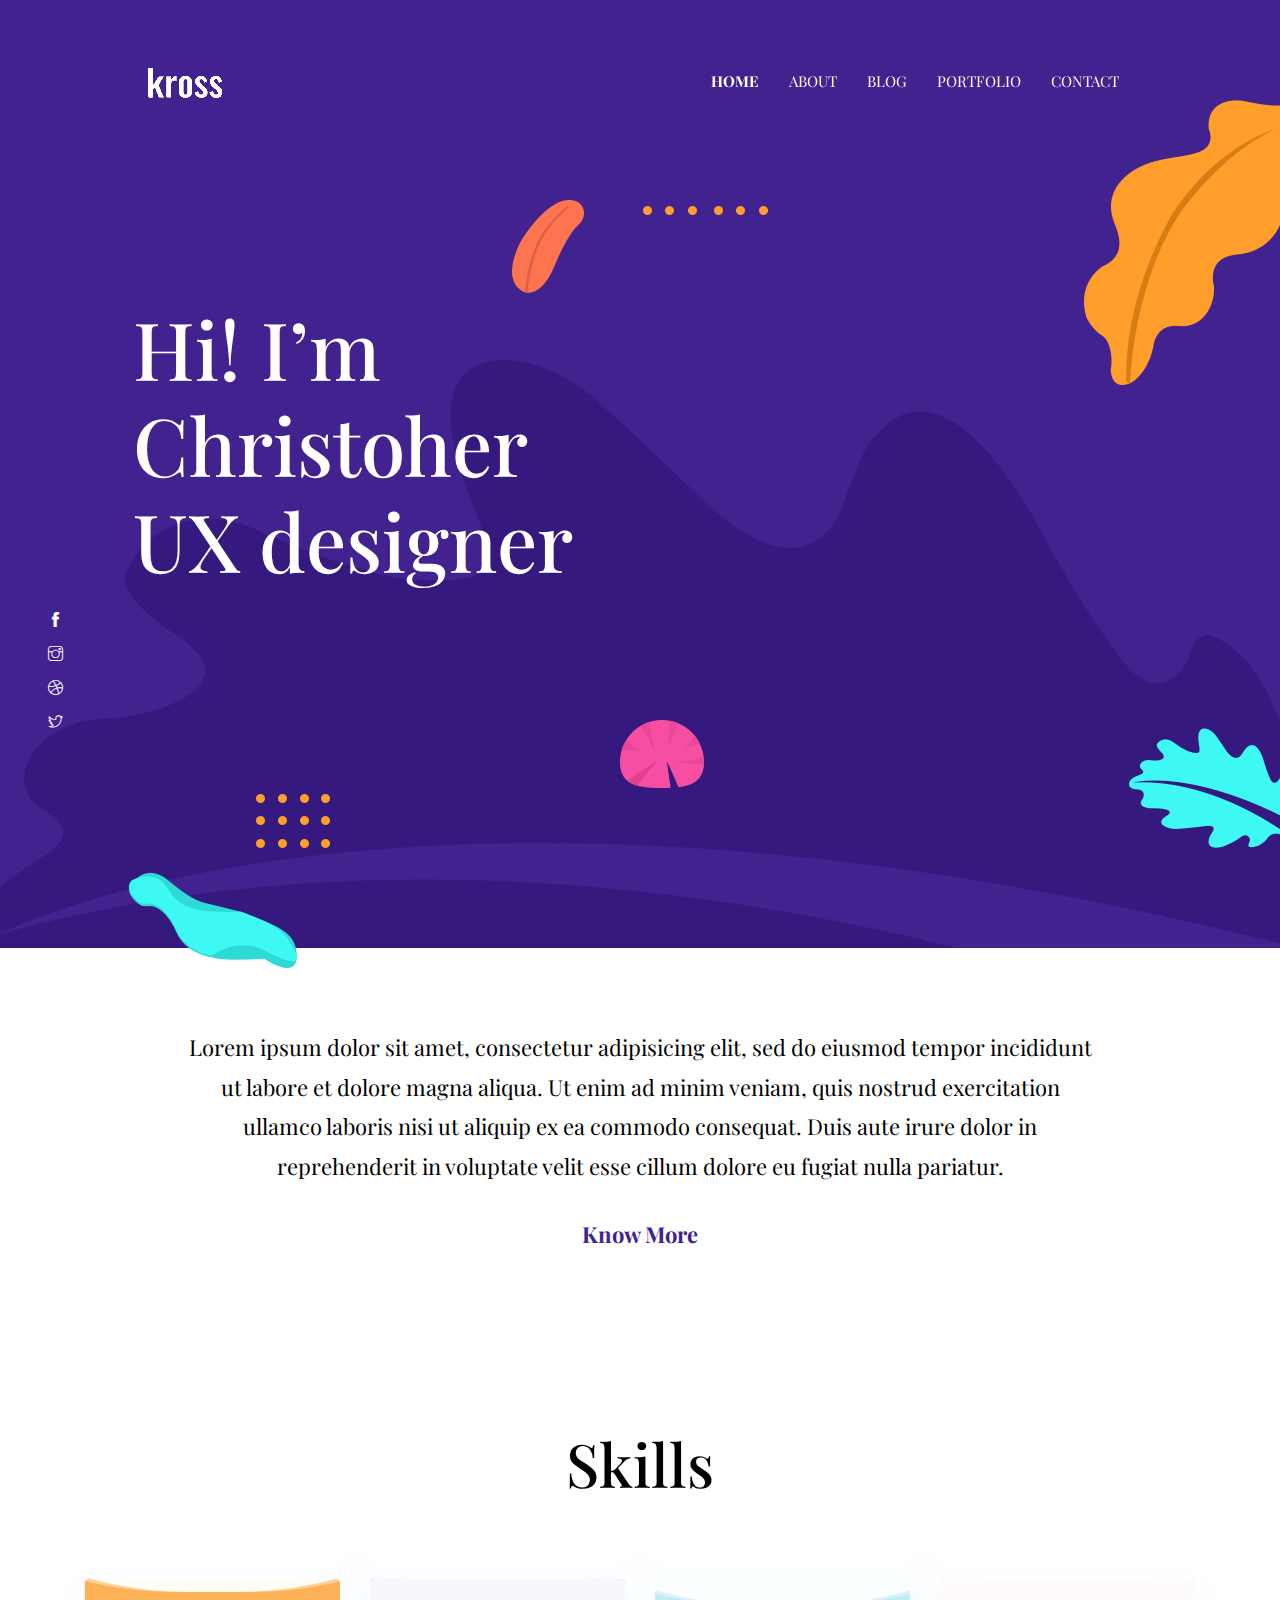
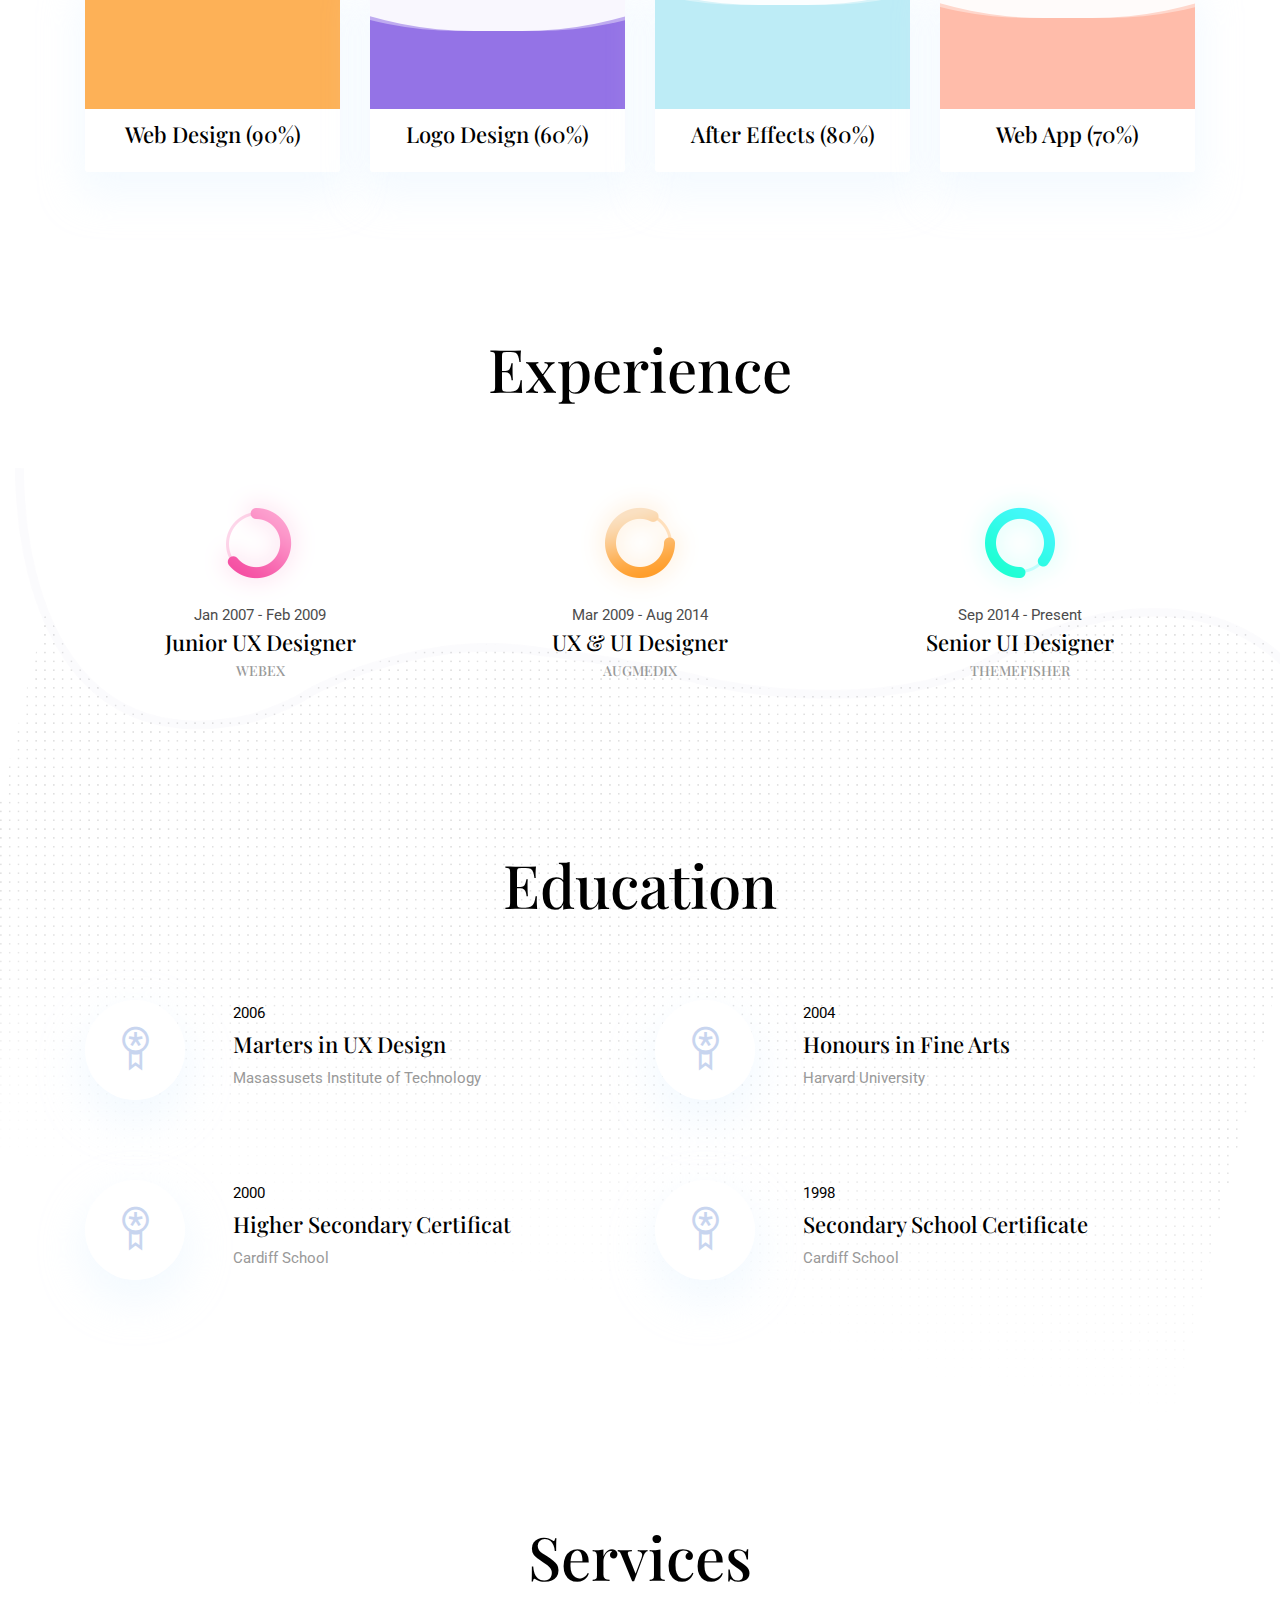
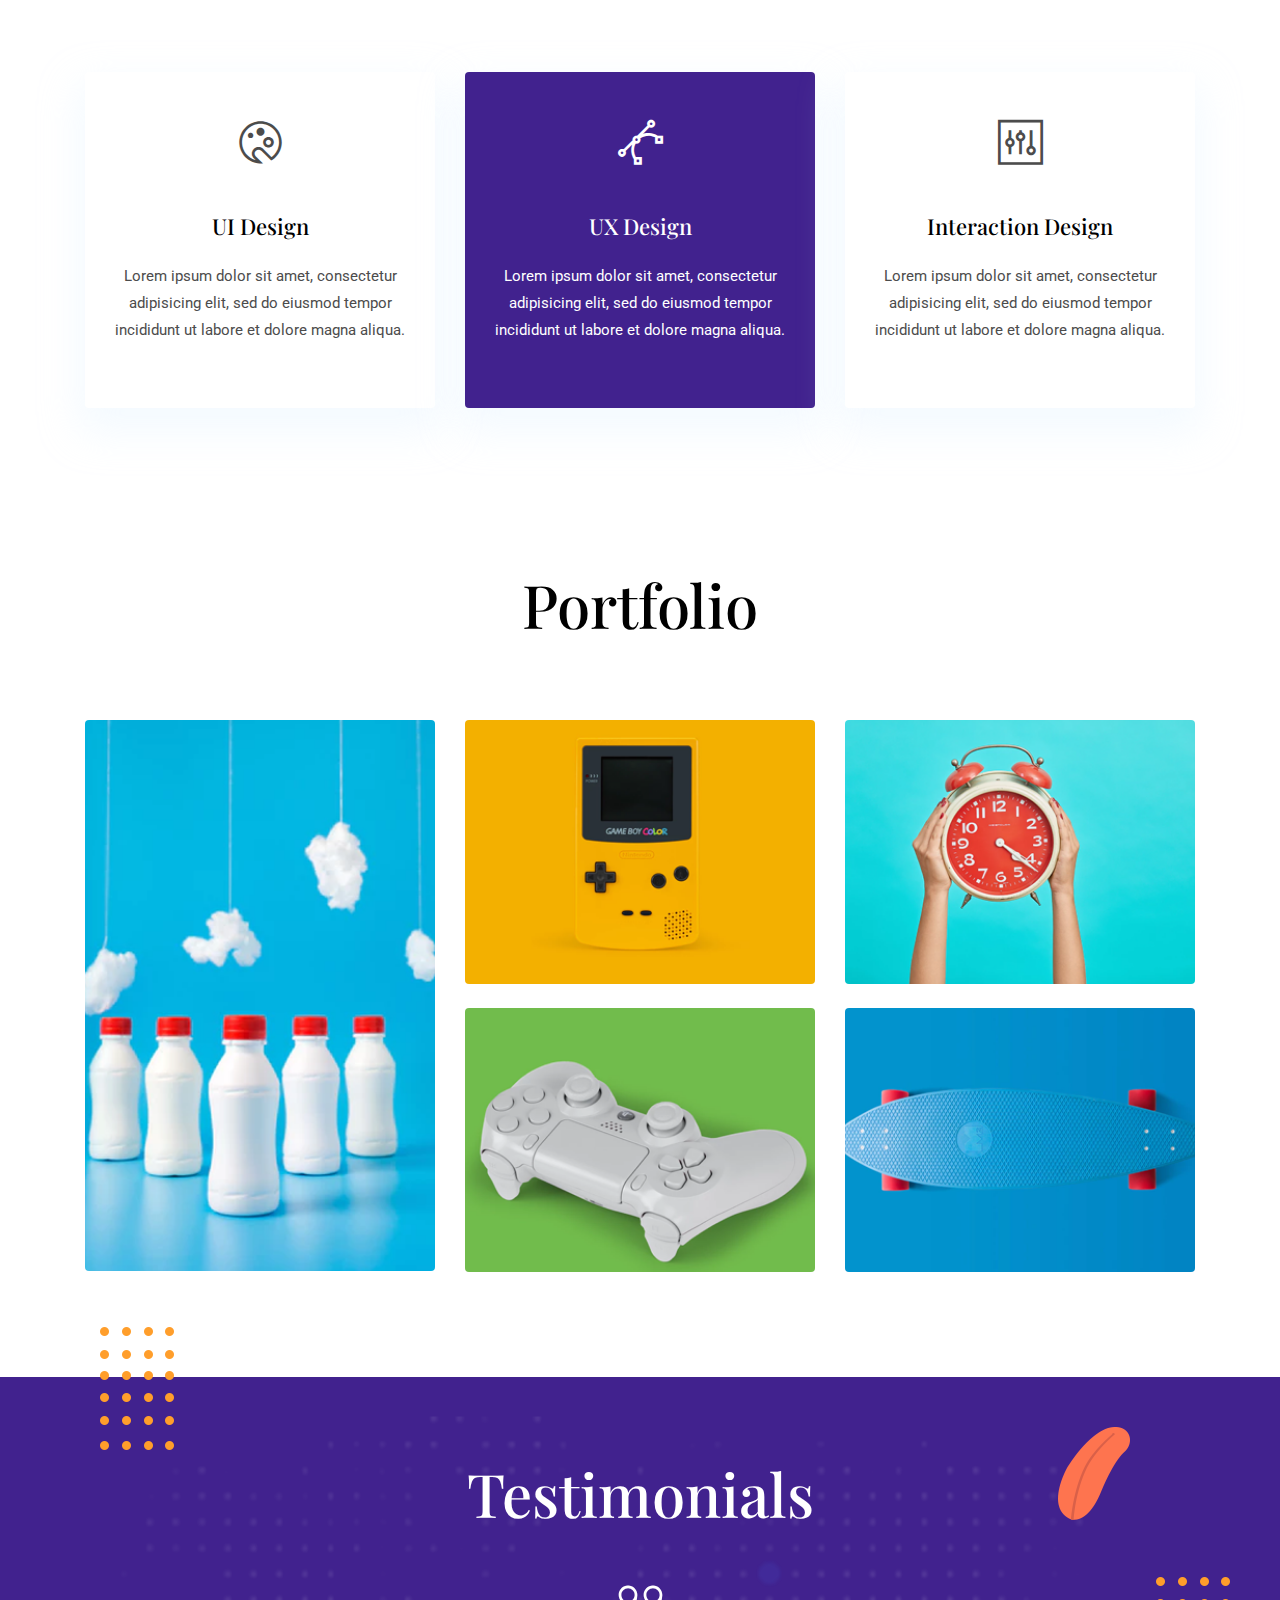
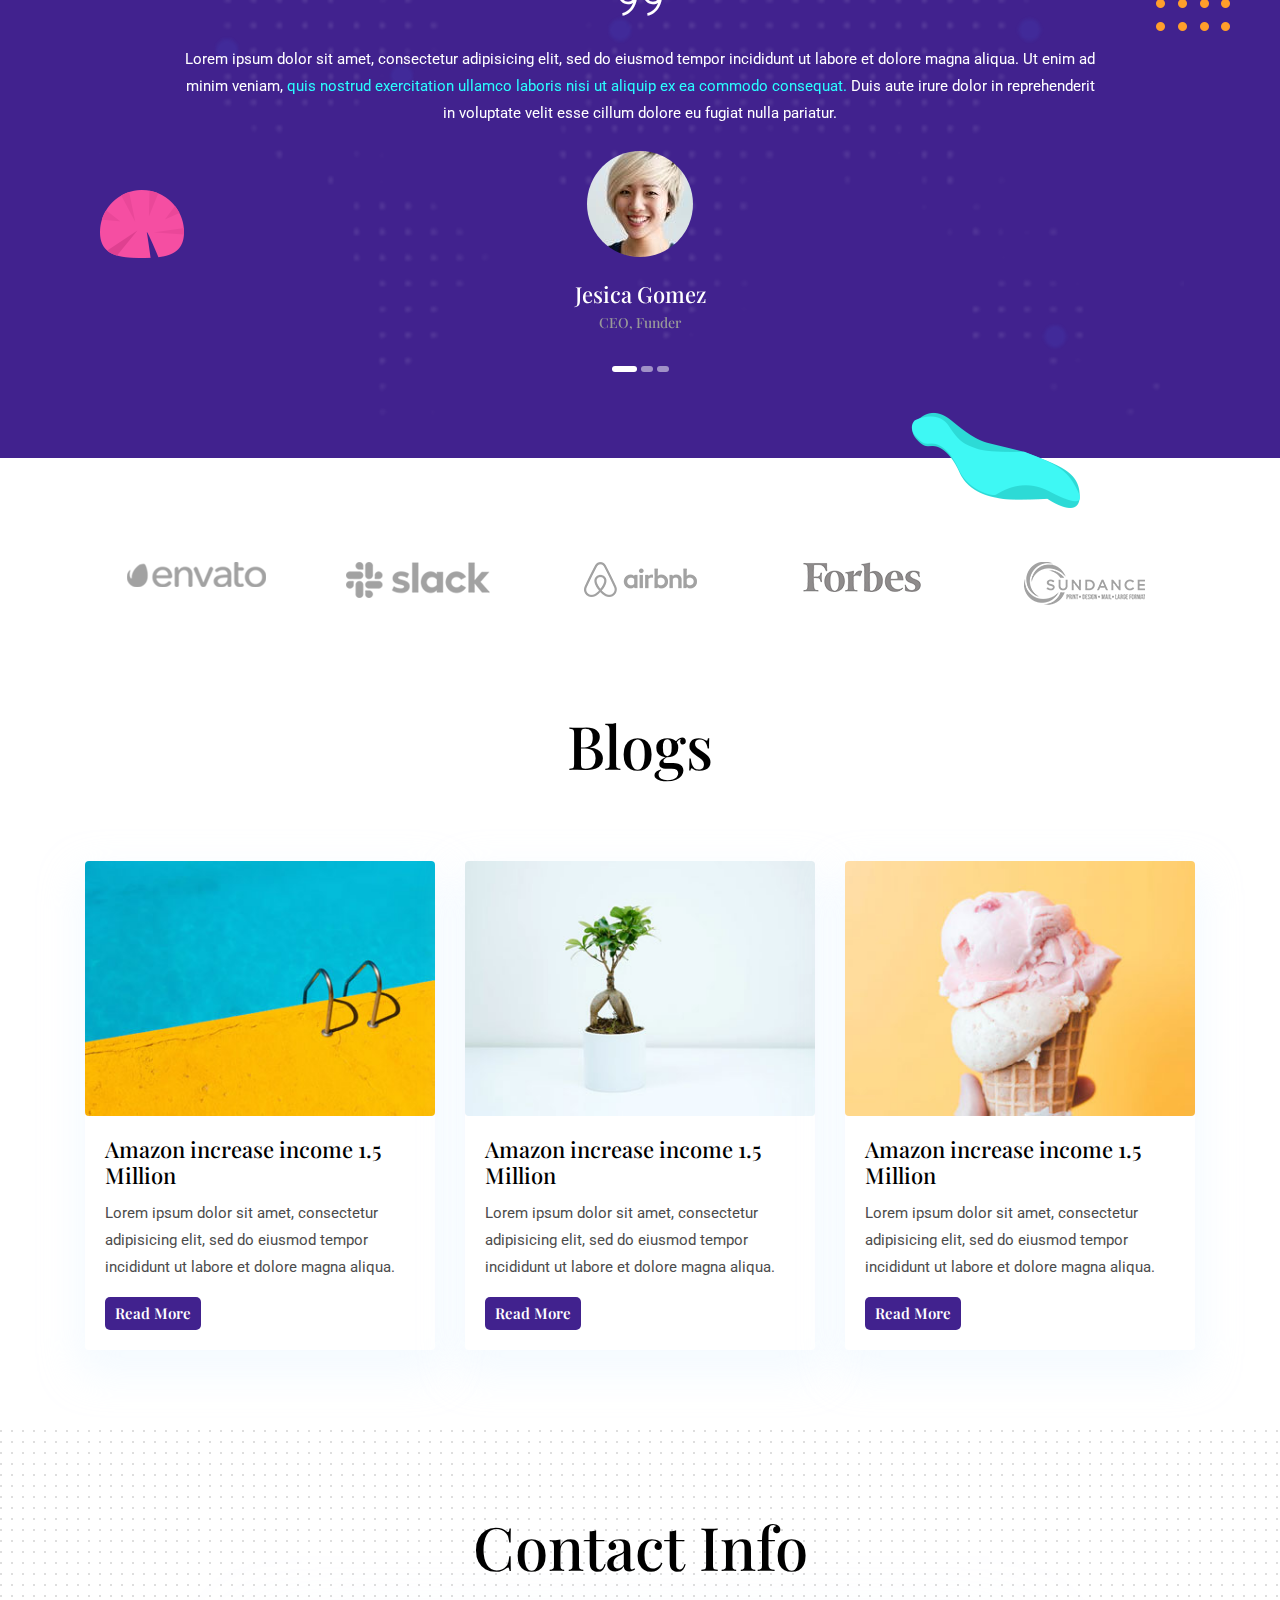
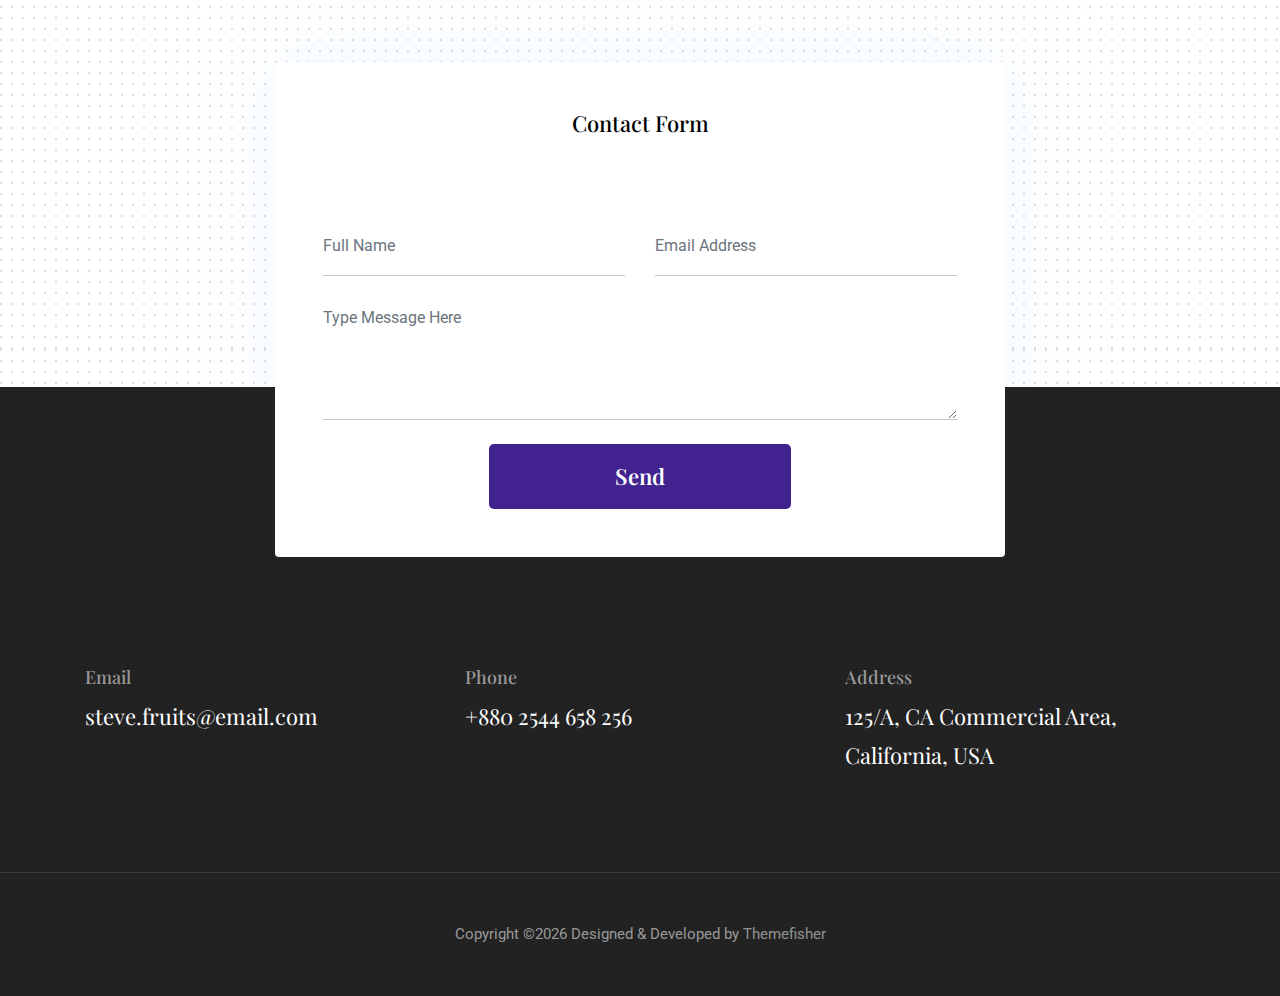
==== theme/index.html @ a4743557 "Initial commit" ====
<!DOCTYPE html>

<!--
 // WEBSITE: https://themefisher.com
 // TWITTER: https://twitter.com/themefisher
 // FACEBOOK: https://www.facebook.com/themefisher
 // GITHUB: https://github.com/themefisher/
-->

<html lang="en">
<head>

  <!-- Basic Page Needs
  ================================================== -->
  <meta charset="utf-8">
  <title>Kross - Creative Portfolio Template</title>

  <!-- Mobile Specific Metas
  ================================================== -->
  <meta http-equiv="X-UA-Compatible" content="IE=edge">
  <meta name="description" content="Creative Portfolio Template">
  <meta name="viewport" content="width=device-width, initial-scale=1.0, maximum-scale=5.0">
  <meta name="author" content="Themefisher">
  <meta name="generator" content="Themefisher Kross Template v1.0">
  
  <!-- theme meta -->
  <meta name="theme-name" content="kross" />
  
  <!-- Favicon -->
  <link rel="shortcut icon" type="image/x-icon" href="images/favicon.png" />
  
  <!-- ** Plugins Needed for the Project ** -->
  <!-- Bootstrap -->
  <link rel="stylesheet" href="plugins/bootstrap/bootstrap.min.css">
  <!-- slick slider -->
  <link rel="stylesheet" href="plugins/slick/slick.css">
  <!-- themefy-icon -->
  <link rel="stylesheet" href="plugins/themify-icons/themify-icons.css">

  <!-- Main Stylesheet -->
  <link href="css/style.css" rel="stylesheet">

</head>
<body>
  

<header class="navigation fixed-top">
  <nav class="navbar navbar-expand-lg navbar-dark">
    <a class="navbar-brand font-tertiary h3" href="index.html"><img src="images/logo.png" alt="Myself"></a>
    <button class="navbar-toggler" type="button" data-toggle="collapse" data-target="#navigation"
      aria-controls="navigation" aria-expanded="false" aria-label="Toggle navigation">
      <span class="navbar-toggler-icon"></span>
    </button>

    <div class="collapse navbar-collapse text-center" id="navigation">
      <ul class="navbar-nav ml-auto">
        <li class="nav-item active">
          <a class="nav-link" href="index.html">Home</a>
        </li>
        <li class="nav-item">
          <a class="nav-link" href="about.html">about</a>
        </li>
        <li class="nav-item">
          <a class="nav-link" href="blog.html">Blog</a>
        </li>
        <li class="nav-item">
          <a class="nav-link" href="portfolio.html">Portfolio</a>
        </li>
        <li class="nav-item">
          <a class="nav-link" href="contact.html">Contact</a>
        </li>
      </ul>
    </div>
  </nav>
</header>

<!-- hero area -->
<section class="hero-area bg-primary" id="parallax">
  <div class="container">
    <div class="row">
      <div class="col-lg-11 mx-auto">
        <h1 class="text-white font-tertiary">Hi! I’m <br> Christoher <br> UX designer</h1>
      </div>
    </div>
  </div>
  <div class="layer-bg w-100">
    <img class="img-fluid w-100" src="images/illustrations/leaf-bg.png" alt="bg-shape">
  </div>
  <div class="layer" id="l2">
    <img src="images/illustrations/dots-cyan.png" alt="bg-shape">
  </div>
  <div class="layer" id="l3">
    <img src="images/illustrations/leaf-orange.png" alt="bg-shape">
  </div>
  <div class="layer" id="l4">
    <img src="images/illustrations/dots-orange.png" alt="bg-shape">
  </div>
  <div class="layer" id="l5">
    <img src="images/illustrations/leaf-yellow.png" alt="bg-shape">
  </div>
  <div class="layer" id="l6">
    <img src="images/illustrations/leaf-cyan.png" alt="bg-shape">
  </div>
  <div class="layer" id="l7">
    <img src="images/illustrations/dots-group-orange.png" alt="bg-shape">
  </div>
  <div class="layer" id="l8">
    <img src="images/illustrations/leaf-pink-round.png" alt="bg-shape">
  </div>
  <div class="layer" id="l9">
    <img src="images/illustrations/leaf-cyan-2.png" alt="bg-shape">
  </div>
  <!-- social icon -->
  <ul class="list-unstyled ml-5 mt-3 position-relative zindex-1">
    <li class="mb-3"><a class="text-white" href="https://themefisher.com/"><i class="ti-facebook"></i></a></li>
    <li class="mb-3"><a class="text-white" href="https://themefisher.com/"><i class="ti-instagram"></i></a></li>
    <li class="mb-3"><a class="text-white" href="https://themefisher.com/"><i class="ti-dribbble"></i></a></li>
    <li class="mb-3"><a class="text-white" href="https://themefisher.com/"><i class="ti-twitter"></i></a></li>
  </ul>
  <!-- /social icon -->
</section>
<!-- /hero area -->

<!-- about -->
<section class="section">
  <div class="container">
    <div class="row">
      <div class="col-lg-10 mx-auto text-center">
        <p class="font-secondary paragraph-lg text-dark">Lorem ipsum dolor sit amet, consectetur adipisicing elit, sed
          do eiusmod tempor incididunt ut labore et dolore magna aliqua. Ut enim ad minim veniam, quis nostrud
          exercitation ullamco laboris nisi ut aliquip ex ea commodo consequat. Duis aute irure dolor in reprehenderit
          in voluptate velit esse cillum dolore eu fugiat nulla pariatur.</p>
        <a href="about.html" class="btn btn-transparent">know more</a>
      </div>
    </div>
  </div>
</section>
<!-- /about -->

<!-- skills -->
<section class="section">
  <div class="container">
    <div class="row">
      <div class="col-lg-12 text-center">
        <h2 class="section-title">Skills</h2>
      </div>
      <div class="col-lg-3 col-sm-6 mb-4 mb-lg-0">
        <div class="card shadow text-center">
          <div class="position-relative rounded-top progress-wrapper" data-color="#fdb157">
            <div class="wave" data-progress="90%"></div>
          </div>
          <div class="card-footer bg-white">
            <h4 class="card-title">Web Design (90%)</h4>
          </div>
        </div>
      </div>
      <div class="col-lg-3 col-sm-6 mb-4 mb-lg-0">
        <div class="card shadow text-center">
          <div class="position-relative rounded-top progress-wrapper" data-color="#9473e6">
            <div class="wave" data-progress="60%"></div>
          </div>
          <div class="card-footer bg-white">
            <h4 class="card-title">Logo Design (60%)</h4>
          </div>
        </div>
      </div>
      <div class="col-lg-3 col-sm-6 mb-4 mb-lg-0">
        <div class="card shadow text-center">
          <div class="position-relative rounded-top progress-wrapper" data-color="#bdecf6">
            <div class="wave" data-progress="80%"></div>
          </div>
          <div class="card-footer bg-white">
            <h4 class="card-title">After Effects (80%)</h4>
          </div>
        </div>
      </div>
      <div class="col-lg-3 col-sm-6 mb-4 mb-lg-0">
        <div class="card shadow text-center">
          <div class="position-relative rounded-top progress-wrapper" data-color="#ffbcaa">
            <div class="wave" data-progress="70%"></div>
          </div>
          <div class="card-footer bg-white">
            <h4 class="card-title">Web App (70%)</h4>
          </div>
        </div>
      </div>
    </div>
  </div>
</section>
<!-- /skills -->

<!-- experience -->
<section class="section">
  <div class="container">
    <div class="row justify-content-around">
      <div class="col-lg-12 text-center">
        <h2 class="section-title">Experience</h2>
      </div>
      <div class="col-lg-3 col-md-4 text-center">
        <img src="images/experience/icon-1.png" alt="icon">
        <p class="mb-0">Jan 2007 - Feb 2009</p>
        <h4>Junior UX Designer</h4>
        <h6 class="text-light">WEBEX</h6>
      </div>
      <div class="col-lg-3 col-md-4 text-center">
        <img src="images/experience/icon-2.png" alt="icon">
        <p class="mb-0">Mar 2009 - Aug 2014</p>
        <h4>UX & UI Designer</h4>
        <h6 class="text-light">AUGMEDIX</h6>
      </div>
      <div class="col-lg-3 col-md-4 text-center">
        <img src="images/experience/icon-3.png" alt="icon">
        <p class="mb-0">Sep 2014 - Present</p>
        <h4>Senior UI Designer</h4>
        <h6 class="text-light">THEMEFISHER</h6>
      </div>
    </div>
  </div>
</section>
<!-- ./experience -->

<!-- education -->
<section class="section position-relative">
  <div class="container">
    <div class="row">
      <div class="col-lg-12 text-center">
        <h2 class="section-title">Education</h2>
      </div>
      <div class="col-lg-6 col-md-6 mb-80">
        <div class="d-flex">
          <div class="mr-lg-5 mr-3">
            <i class="ti-medall icon icon-light icon-bg bg-white shadow rounded-circle d-block"></i>
          </div>
          <div>
            <p class="text-dark mb-1">2006</p>
            <h4>Marters in UX Design</h4>
            <p class="mb-0 text-light">Masassusets Institute of Technology</p>
          </div>
        </div>
      </div>
      <div class="col-lg-6 col-md-6 mb-80">
        <div class="d-flex">
          <div class="mr-lg-5 mr-3">
            <i class="ti-medall icon icon-light icon-bg bg-white shadow rounded-circle d-block"></i>
          </div>
          <div>
            <p class="text-dark mb-1">2004</p>
            <h4>Honours in Fine Arts</h4>
            <p class="mb-0 text-light">Harvard University</p>
          </div>
        </div>
      </div>
      <div class="col-lg-6 col-md-6 mb-80">
        <div class="d-flex">
          <div class="mr-lg-5 mr-3">
            <i class="ti-medall icon icon-light icon-bg bg-white shadow rounded-circle d-block"></i>
          </div>
          <div>
            <p class="text-dark mb-1">2000</p>
            <h4>Higher Secondary Certificat</h4>
            <p class="mb-0 text-light">Cardiff School</p>
          </div>
        </div>
      </div>
      <div class="col-lg-6 col-md-6 mb-80">
        <div class="d-flex">
          <div class="mr-lg-5 mr-3">
            <i class="ti-medall icon icon-light icon-bg bg-white shadow rounded-circle d-block"></i>
          </div>
          <div>
            <p class="text-dark mb-1">1998</p>
            <h4>Secondary School Certificate</h4>
            <p class="mb-0 text-light">Cardiff School</p>
          </div>
        </div>
      </div>
    </div>
  </div>
  <!-- bg image -->
  <img class="img-fluid edu-bg-image w-100" src="images/backgrounds/education-bg.png" alt="bg-image">
</section>
<!-- /education -->

<!-- services -->
<section class="section">
  <div class="container">
    <div class="row">
      <div class="col-12 text-center">
        <h2 class="section-title">Services</h2>
      </div>
      <div class="col-md-4 mb-4 mb-md-0">
        <div class="card hover-shadow shadow">
          <div class="card-body text-center px-4 py-5">
            <i class="ti-palette icon mb-5 d-inline-block"></i>
            <h4 class="mb-4">UI Design</h4>
            <p>Lorem ipsum dolor sit amet, consectetur adipisicing elit, sed do eiusmod tempor incididunt ut labore et
              dolore magna aliqua.</p>
          </div>
        </div>
      </div>
      <div class="col-md-4 mb-4 mb-md-0">
        <div class="card active-bg-primary hover-shadow shadow">
          <div class="card-body text-center px-4 py-5">
            <i class="ti-vector icon mb-5 d-inline-block"></i>
            <h4 class="mb-4">UX Design</h4>
            <p>Lorem ipsum dolor sit amet, consectetur adipisicing elit, sed do eiusmod tempor incididunt ut labore et
              dolore magna aliqua.</p>
          </div>
        </div>
      </div>
      <div class="col-md-4 mb-4 mb-md-0">
        <div class="card hover-shadow shadow">
          <div class="card-body text-center px-4 py-5">
            <i class="ti-panel icon mb-5 d-inline-block"></i>
            <h4 class="mb-4">Interaction Design</h4>
            <p>Lorem ipsum dolor sit amet, consectetur adipisicing elit, sed do eiusmod tempor incididunt ut labore et
              dolore magna aliqua.</p>
          </div>
        </div>
      </div>
    </div>
  </div>
</section>
<!-- /services -->

<!-- portfolio -->
<section class="section">
  <div class="container">
    <div class="row">
      <div class="col-12 text-center">
        <h2 class="section-title">Portfolio</h2>
      </div>
    </div>
    <div class="row shuffle-wrapper">
      <div class="col-lg-4 col-6 mb-4 shuffle-item">
        <div class="position-relative rounded hover-wrapper">
          <img src="images/portfolio/item-1.png" alt="portfolio-image" class="img-fluid rounded w-100">
          <div class="hover-overlay">
            <div class="hover-content">
              <a class="btn btn-light btn-sm" href="#!">view project</a>
            </div>
          </div>
        </div>
      </div>
      <div class="col-lg-4 col-6 mb-4 shuffle-item">
        <div class="position-relative rounded hover-wrapper">
          <img src="images/portfolio/item-2.png" alt="portfolio-image" class="img-fluid rounded w-100">
          <div class="hover-overlay">
            <div class="hover-content">
              <a class="btn btn-light btn-sm" href="#!">view project</a>
            </div>
          </div>
        </div>
      </div>
      <div class="col-lg-4 col-6 mb-4 shuffle-item">
        <div class="position-relative rounded hover-wrapper">
          <img src="images/portfolio/item-3.png" alt="portfolio-image" class="img-fluid rounded w-100">
          <div class="hover-overlay">
            <div class="hover-content">
              <a class="btn btn-light btn-sm" href="#!">view project</a>
            </div>
          </div>
        </div>
      </div>
      <div class="col-lg-4 col-6 mb-4 shuffle-item">
        <div class="position-relative rounded hover-wrapper">
          <img src="images/portfolio/item-4.png" alt="portfolio-image" class="img-fluid rounded w-100">
          <div class="hover-overlay">
            <div class="hover-content">
              <a class="btn btn-light btn-sm" href="#!">view project</a>
            </div>
          </div>
        </div>
      </div>
      <div class="col-lg-4 col-6 mb-4 shuffle-item">
        <div class="position-relative rounded hover-wrapper">
          <img src="images/portfolio/item-5.png" alt="portfolio-image" class="img-fluid rounded w-100">
          <div class="hover-overlay">
            <div class="hover-content">
              <a class="btn btn-light btn-sm" href="#!">view project</a>
            </div>
          </div>
        </div>
      </div>
    </div>
  </div>
</section>
<!-- /portfolio -->

<!-- testimonial -->
<section class="section bg-primary position-relative testimonial-bg-shapes">
  <div class="container">
    <div class="row">
      <div class="col-12 text-center">
        <h2 class="section-title text-white mb-5">Testimonials</h2>
      </div>
      <div class="col-lg-10 mx-auto testimonial-slider">
        <!-- slider-item -->
        <div class="text-center testimonial-content">
          <i class="ti-quote-right text-white icon mb-4 d-inline-block"></i>
          <p class="text-white mb-4">Lorem ipsum dolor sit amet, consectetur adipisicing elit, sed do eiusmod tempor
            incididunt ut labore et dolore magna aliqua. Ut enim ad minim veniam, <strong>quis nostrud exercitation
              ullamco laboris nisi ut aliquip ex ea commodo consequat.</strong> Duis aute irure dolor in reprehenderit
            in voluptate velit esse cillum dolore eu fugiat nulla pariatur.</p>
          <img class="img-fluid rounded-circle mb-4 d-inline-block" src="images/testimonial/client-1.png"
            alt="client-image">
          <h4 class="text-white">Jesica Gomez</h4>
          <h6 class="text-light mb-4">CEO, Funder</h6>
        </div>
        <!-- slider-item -->
        <div class="text-center testimonial-content">
          <i class="ti-quote-right text-white icon mb-4 d-inline-block"></i>
          <p class="text-white mb-4">Lorem ipsum dolor sit amet, consectetur adipisicing elit, sed do eiusmod tempor
            incididunt ut labore et dolore magna aliqua. Ut enim ad minim veniam, <strong>quis nostrud exercitation
              ullamco
              laboris nisi ut aliquip ex ea commodo consequat.</strong> Duis aute irure dolor in reprehenderit in
            voluptate velit
            esse cillum dolore eu fugiat nulla pariatur.</p>
          <img class="img-fluid rounded-circle mb-4 d-inline-block" src="images/testimonial/client-1.png"
            alt="client-image">
          <h4 class="text-white">Jesica Gomez</h4>
          <h6 class="text-light mb-4">CEO, Funder</h6>
        </div>
        <!-- slider-item -->
        <div class="text-center testimonial-content">
          <i class="ti-quote-right text-white icon mb-4 d-inline-block"></i>
          <p class="text-white mb-4">Lorem ipsum dolor sit amet, consectetur adipisicing elit, sed do eiusmod tempor
            incididunt ut labore et dolore magna aliqua. Ut enim ad minim veniam, <strong>quis nostrud exercitation
              ullamco
              laboris nisi ut aliquip ex ea commodo consequat.</strong> Duis aute irure dolor in reprehenderit in
            voluptate velit
            esse cillum dolore eu fugiat nulla pariatur.</p>
          <img class="img-fluid rounded-circle mb-4 d-inline-block" src="images/testimonial/client-1.png"
            alt="client-image">
          <h4 class="text-white">Jesica Gomez</h4>
          <h6 class="text-light mb-4">CEO, Funder</h6>
        </div>
      </div>
    </div>
  </div>
  <!-- bg shapes -->
  <img src="images/backgrounds/map.png" alt="map" class="img-fluid bg-map">
  <img src="images/illustrations/dots-group-v.png" alt="bg-shape" class="img-fluid bg-shape-1">
  <img src="images/illustrations/leaf-orange.png" alt="bg-shape" class="img-fluid bg-shape-2">
  <img src="images/illustrations/dots-group-sm.png" alt="bg-shape" class="img-fluid bg-shape-3">
  <img src="images/illustrations/leaf-pink-round.png" alt="bg-shape" class="img-fluid bg-shape-4">
  <img src="images/illustrations/leaf-cyan.png" alt="bg-shape" class="img-fluid bg-shape-5">
</section>
<!-- /testimonial -->

<!-- client logo slider -->
<section class="section pb-0">
  <div class="container">
    <div class="client-logo-slider d-flex align-items-center">
      <a href="contact.html" class="text-center d-block outline-0 p-4"><img class="d-unset img-fluid"
          src="images/clients-logo/client-logo-1.png" alt="client-logo"></a>
      <a href="contact.html" class="text-center d-block outline-0 p-4"><img class="d-unset img-fluid"
          src="images/clients-logo/client-logo-2.png" alt="client-logo"></a>
      <a href="contact.html" class="text-center d-block outline-0 p-4"><img class="d-unset img-fluid"
          src="images/clients-logo/client-logo-3.png" alt="client-logo"></a>
      <a href="contact.html" class="text-center d-block outline-0 p-4"><img class="d-unset img-fluid"
          src="images/clients-logo/client-logo-4.png" alt="client-logo"></a>
      <a href="contact.html" class="text-center d-block outline-0 p-4"><img class="d-unset img-fluid"
          src="images/clients-logo/client-logo-5.png" alt="client-logo"></a>
      <a href="contact.html" class="text-center d-block outline-0 p-4"><img class="d-unset img-fluid"
          src="images/clients-logo/client-logo-1.png" alt="client-logo"></a>
      <a href="contact.html" class="text-center d-block outline-0 p-4"><img class="d-unset img-fluid"
          src="images/clients-logo/client-logo-2.png" alt="client-logo"></a>
      <a href="contact.html" class="text-center d-block outline-0 p-4"><img class="d-unset img-fluid"
          src="images/clients-logo/client-logo-3.png" alt="client-logo"></a>
      <a href="contact.html" class="text-center d-block outline-0 p-4"><img class="d-unset img-fluid"
          src="images/clients-logo/client-logo-4.png" alt="client-logo"></a>
      <a href="contact.html" class="text-center d-block outline-0 p-4"><img class="d-unset img-fluid"
          src="images/clients-logo/client-logo-5.png" alt="client-logo"></a>
    </div>
  </div>
</section>
<!-- /client logo slider -->

<!-- blog -->
<section class="section">
  <div class="container">
    <div class="row">
      <div class="col-12 text-center">
        <h2 class="section-title">Blogs</h2>
      </div>
      <div class="col-lg-4 col-sm-6 mb-4 mb-lg-0">
        <article class="card shadow">
          <img class="rounded card-img-top" src="images/blog/post-3.jpg" alt="post-thumb">
          <div class="card-body">
            <h4 class="card-title"><a class="text-dark" href="blog-single.html">Amazon increase income 1.5 Million</a>
            </h4>
            <p class="cars-text">Lorem ipsum dolor sit amet, consectetur adipisicing elit, sed do eiusmod tempor
              incididunt ut labore et
              dolore magna aliqua.</p>
            <a href="blog-single.html" class="btn btn-xs btn-primary">Read More</a>
          </div>
        </article>
      </div>
      <div class="col-lg-4 col-sm-6 mb-4 mb-lg-0">
        <article class="card shadow">
          <img class="rounded card-img-top" src="images/blog/post-4.jpg" alt="post-thumb">
          <div class="card-body">
            <h4 class="card-title"><a class="text-dark" href="blog-single.html">Amazon increase income 1.5 Million</a>
            </h4>
            <p class="cars-text">Lorem ipsum dolor sit amet, consectetur adipisicing elit, sed do eiusmod tempor
              incididunt ut labore et
              dolore magna aliqua.</p>
            <a href="blog-single.html" class="btn btn-xs btn-primary">Read More</a>
          </div>
        </article>
      </div>
      <div class="col-lg-4 col-sm-6 mb-4 mb-lg-0">
        <article class="card shadow">
          <img class="rounded card-img-top" src="images/blog/post-2.jpg" alt="post-thumb">
          <div class="card-body">
            <h4 class="card-title"><a class="text-dark" href="blog-single.html">Amazon increase income 1.5 Million</a>
            </h4>
            <p class="cars-text">Lorem ipsum dolor sit amet, consectetur adipisicing elit, sed do eiusmod tempor
              incididunt ut labore et
              dolore magna aliqua.</p>
            <a href="blog-single.html" class="btn btn-xs btn-primary">Read More</a>
          </div>
        </article>
      </div>
    </div>
  </div>
</section>
<!-- /blog -->

<!-- contact -->
<section class="section section-on-footer" data-background="images/backgrounds/bg-dots.png">
  <div class="container">
    <div class="row">
      <div class="col-12 text-center">
        <h2 class="section-title">Contact Info</h2>
      </div>
      <div class="col-lg-8 mx-auto">
        <div class="bg-white rounded text-center p-5 shadow-down">
          <h4 class="mb-80">Contact Form</h4>
          <form action="#" class="row">
            <div class="col-md-6">
              <input type="text" id="name" name="name" placeholder="Full Name" class="form-control px-0 mb-4" required>
            </div>
            <div class="col-md-6">
              <input type="email" id="email" name="email" placeholder="Email Address" class="form-control px-0 mb-4" required>
            </div>
            <div class="col-12">
              <textarea name="message" id="message" class="form-control px-0 mb-4"
                placeholder="Type Message Here" required></textarea>
            </div>
            <div class="col-lg-6 col-10 mx-auto">
              <button class="btn btn-primary w-100">send</button>
            </div>
          </form>
        </div>
      </div>
    </div>
  </div>
</section>
<!-- /contact -->

<!-- footer -->
<footer class="bg-dark footer-section">
  <div class="section">
    <div class="container">
      <div class="row">
        <div class="col-md-4">
          <h5 class="text-light">Email</h5>
          <p class="text-white paragraph-lg font-secondary">steve.fruits@email.com</p>
        </div>
        <div class="col-md-4">
          <h5 class="text-light">Phone</h5>
          <p class="text-white paragraph-lg font-secondary">+880 2544 658 256</p>
        </div>
        <div class="col-md-4">
          <h5 class="text-light">Address</h5>
          <p class="text-white paragraph-lg font-secondary">125/A, CA Commercial Area, California, USA</p>
        </div>
      </div>
    </div>
  </div>
  <div class="border-top text-center border-dark py-5">
    <p class="mb-0 text-light">Copyright &copy;<script>
        var CurrentYear = new Date().getFullYear()
        document.write(CurrentYear)
      </script> Designed &amp; Developed by <a class="text-white-50" href="Themefisher">Themefisher</a></p>
  </div>
</footer>
<!-- /footer -->

<!-- jQuery -->
<script src="plugins/jQuery/jquery.min.js"></script>
<!-- Bootstrap JS -->
<script src="plugins/bootstrap/bootstrap.min.js"></script>
<!-- slick slider -->
<script src="plugins/slick/slick.min.js"></script>
<!-- filter -->
<script src="plugins/shuffle/shuffle.min.js"></script>

<!-- Main Script -->
<script src="js/script.js"></script>

</body>
</html>
---- theme/plugins/themify-icons/themify-icons.css ----
@font-face{font-family:themify;src:url(fonts/themify.eot?-fvbane);src:url(fonts/themify.eot?#iefix-fvbane) format('embedded-opentype'),url(fonts/themify.woff?-fvbane) format('woff'),url(fonts/themify.ttf?-fvbane) format('truetype'),url(fonts/themify.svg?-fvbane#themify) format('svg');font-weight:400;font-style:normal}[class*=" ti-"],[class^=ti-]{font-family:themify;speak:none;font-style:normal;font-weight:400;font-variant:normal;text-transform:none;line-height:1;-webkit-font-smoothing:antialiased;-moz-osx-font-smoothing:grayscale}.ti-wand:before{content:"\e600"}.ti-volume:before{content:"\e601"}.ti-user:before{content:"\e602"}.ti-unlock:before{content:"\e603"}.ti-unlink:before{content:"\e604"}.ti-trash:before{content:"\e605"}.ti-thought:before{content:"\e606"}.ti-target:before{content:"\e607"}.ti-tag:before{content:"\e608"}.ti-tablet:before{content:"\e609"}.ti-star:before{content:"\e60a"}.ti-spray:before{content:"\e60b"}.ti-signal:before{content:"\e60c"}.ti-shopping-cart:before{content:"\e60d"}.ti-shopping-cart-full:before{content:"\e60e"}.ti-settings:before{content:"\e60f"}.ti-search:before{content:"\e610"}.ti-zoom-in:before{content:"\e611"}.ti-zoom-out:before{content:"\e612"}.ti-cut:before{content:"\e613"}.ti-ruler:before{content:"\e614"}.ti-ruler-pencil:before{content:"\e615"}.ti-ruler-alt:before{content:"\e616"}.ti-bookmark:before{content:"\e617"}.ti-bookmark-alt:before{content:"\e618"}.ti-reload:before{content:"\e619"}.ti-plus:before{content:"\e61a"}.ti-pin:before{content:"\e61b"}.ti-pencil:before{content:"\e61c"}.ti-pencil-alt:before{content:"\e61d"}.ti-paint-roller:before{content:"\e61e"}.ti-paint-bucket:before{content:"\e61f"}.ti-na:before{content:"\e620"}.ti-mobile:before{content:"\e621"}.ti-minus:before{content:"\e622"}.ti-medall:before{content:"\e623"}.ti-medall-alt:before{content:"\e624"}.ti-marker:before{content:"\e625"}.ti-marker-alt:before{content:"\e626"}.ti-arrow-up:before{content:"\e627"}.ti-arrow-right:before{content:"\e628"}.ti-arrow-left:before{content:"\e629"}.ti-arrow-down:before{content:"\e62a"}.ti-lock:before{content:"\e62b"}.ti-location-arrow:before{content:"\e62c"}.ti-link:before{content:"\e62d"}.ti-layout:before{content:"\e62e"}.ti-layers:before{content:"\e62f"}.ti-layers-alt:before{content:"\e630"}.ti-key:before{content:"\e631"}.ti-import:before{content:"\e632"}.ti-image:before{content:"\e633"}.ti-heart:before{content:"\e634"}.ti-heart-broken:before{content:"\e635"}.ti-hand-stop:before{content:"\e636"}.ti-hand-open:before{content:"\e637"}.ti-hand-drag:before{content:"\e638"}.ti-folder:before{content:"\e639"}.ti-flag:before{content:"\e63a"}.ti-flag-alt:before{content:"\e63b"}.ti-flag-alt-2:before{content:"\e63c"}.ti-eye:before{content:"\e63d"}.ti-export:before{content:"\e63e"}.ti-exchange-vertical:before{content:"\e63f"}.ti-desktop:before{content:"\e640"}.ti-cup:before{content:"\e641"}.ti-crown:before{content:"\e642"}.ti-comments:before{content:"\e643"}.ti-comment:before{content:"\e644"}.ti-comment-alt:before{content:"\e645"}.ti-close:before{content:"\e646"}.ti-clip:before{content:"\e647"}.ti-angle-up:before{content:"\e648"}.ti-angle-right:before{content:"\e649"}.ti-angle-left:before{content:"\e64a"}.ti-angle-down:before{content:"\e64b"}.ti-check:before{content:"\e64c"}.ti-check-box:before{content:"\e64d"}.ti-camera:before{content:"\e64e"}.ti-announcement:before{content:"\e64f"}.ti-brush:before{content:"\e650"}.ti-briefcase:before{content:"\e651"}.ti-bolt:before{content:"\e652"}.ti-bolt-alt:before{content:"\e653"}.ti-blackboard:before{content:"\e654"}.ti-bag:before{content:"\e655"}.ti-move:before{content:"\e656"}.ti-arrows-vertical:before{content:"\e657"}.ti-arrows-horizontal:before{content:"\e658"}.ti-fullscreen:before{content:"\e659"}.ti-arrow-top-right:before{content:"\e65a"}.ti-arrow-top-left:before{content:"\e65b"}.ti-arrow-circle-up:before{content:"\e65c"}.ti-arrow-circle-right:before{content:"\e65d"}.ti-arrow-circle-left:before{content:"\e65e"}.ti-arrow-circle-down:before{content:"\e65f"}.ti-angle-double-up:before{content:"\e660"}.ti-angle-double-right:before{content:"\e661"}.ti-angle-double-left:before{content:"\e662"}.ti-angle-double-down:before{content:"\e663"}.ti-zip:before{content:"\e664"}.ti-world:before{content:"\e665"}.ti-wheelchair:before{content:"\e666"}.ti-view-list:before{content:"\e667"}.ti-view-list-alt:before{content:"\e668"}.ti-view-grid:before{content:"\e669"}.ti-uppercase:before{content:"\e66a"}.ti-upload:before{content:"\e66b"}.ti-underline:before{content:"\e66c"}.ti-truck:before{content:"\e66d"}.ti-timer:before{content:"\e66e"}.ti-ticket:before{content:"\e66f"}.ti-thumb-up:before{content:"\e670"}.ti-thumb-down:before{content:"\e671"}.ti-text:before{content:"\e672"}.ti-stats-up:before{content:"\e673"}.ti-stats-down:before{content:"\e674"}.ti-split-v:before{content:"\e675"}.ti-split-h:before{content:"\e676"}.ti-smallcap:before{content:"\e677"}.ti-shine:before{content:"\e678"}.ti-shift-right:before{content:"\e679"}.ti-shift-left:before{content:"\e67a"}.ti-shield:before{content:"\e67b"}.ti-notepad:before{content:"\e67c"}.ti-server:before{content:"\e67d"}.ti-quote-right:before{content:"\e67e"}.ti-quote-left:before{content:"\e67f"}.ti-pulse:before{content:"\e680"}.ti-printer:before{content:"\e681"}.ti-power-off:before{content:"\e682"}.ti-plug:before{content:"\e683"}.ti-pie-chart:before{content:"\e684"}.ti-paragraph:before{content:"\e685"}.ti-panel:before{content:"\e686"}.ti-package:before{content:"\e687"}.ti-music:before{content:"\e688"}.ti-music-alt:before{content:"\e689"}.ti-mouse:before{content:"\e68a"}.ti-mouse-alt:before{content:"\e68b"}.ti-money:before{content:"\e68c"}.ti-microphone:before{content:"\e68d"}.ti-menu:before{content:"\e68e"}.ti-menu-alt:before{content:"\e68f"}.ti-map:before{content:"\e690"}.ti-map-alt:before{content:"\e691"}.ti-loop:before{content:"\e692"}.ti-location-pin:before{content:"\e693"}.ti-list:before{content:"\e694"}.ti-light-bulb:before{content:"\e695"}.ti-Italic:before{content:"\e696"}.ti-info:before{content:"\e697"}.ti-infinite:before{content:"\e698"}.ti-id-badge:before{content:"\e699"}.ti-hummer:before{content:"\e69a"}.ti-home:before{content:"\e69b"}.ti-help:before{content:"\e69c"}.ti-headphone:before{content:"\e69d"}.ti-harddrives:before{content:"\e69e"}.ti-harddrive:before{content:"\e69f"}.ti-gift:before{content:"\e6a0"}.ti-game:before{content:"\e6a1"}.ti-filter:before{content:"\e6a2"}.ti-files:before{content:"\e6a3"}.ti-file:before{content:"\e6a4"}.ti-eraser:before{content:"\e6a5"}.ti-envelope:before{content:"\e6a6"}.ti-download:before{content:"\e6a7"}.ti-direction:before{content:"\e6a8"}.ti-direction-alt:before{content:"\e6a9"}.ti-dashboard:before{content:"\e6aa"}.ti-control-stop:before{content:"\e6ab"}.ti-control-shuffle:before{content:"\e6ac"}.ti-control-play:before{content:"\e6ad"}.ti-control-pause:before{content:"\e6ae"}.ti-control-forward:before{content:"\e6af"}.ti-control-backward:before{content:"\e6b0"}.ti-cloud:before{content:"\e6b1"}.ti-cloud-up:before{content:"\e6b2"}.ti-cloud-down:before{content:"\e6b3"}.ti-clipboard:before{content:"\e6b4"}.ti-car:before{content:"\e6b5"}.ti-calendar:before{content:"\e6b6"}.ti-book:before{content:"\e6b7"}.ti-bell:before{content:"\e6b8"}.ti-basketball:before{content:"\e6b9"}.ti-bar-chart:before{content:"\e6ba"}.ti-bar-chart-alt:before{content:"\e6bb"}.ti-back-right:before{content:"\e6bc"}.ti-back-left:before{content:"\e6bd"}.ti-arrows-corner:before{content:"\e6be"}.ti-archive:before{content:"\e6bf"}.ti-anchor:before{content:"\e6c0"}.ti-align-right:before{content:"\e6c1"}.ti-align-left:before{content:"\e6c2"}.ti-align-justify:before{content:"\e6c3"}.ti-align-center:before{content:"\e6c4"}.ti-alert:before{content:"\e6c5"}.ti-alarm-clock:before{content:"\e6c6"}.ti-agenda:before{content:"\e6c7"}.ti-write:before{content:"\e6c8"}.ti-window:before{content:"\e6c9"}.ti-widgetized:before{content:"\e6ca"}.ti-widget:before{content:"\e6cb"}.ti-widget-alt:before{content:"\e6cc"}.ti-wallet:before{content:"\e6cd"}.ti-video-clapper:before{content:"\e6ce"}.ti-video-camera:before{content:"\e6cf"}.ti-vector:before{content:"\e6d0"}.ti-themify-logo:before{content:"\e6d1"}.ti-themify-favicon:before{content:"\e6d2"}.ti-themify-favicon-alt:before{content:"\e6d3"}.ti-support:before{content:"\e6d4"}.ti-stamp:before{content:"\e6d5"}.ti-split-v-alt:before{content:"\e6d6"}.ti-slice:before{content:"\e6d7"}.ti-shortcode:before{content:"\e6d8"}.ti-shift-right-alt:before{content:"\e6d9"}.ti-shift-left-alt:before{content:"\e6da"}.ti-ruler-alt-2:before{content:"\e6db"}.ti-receipt:before{content:"\e6dc"}.ti-pin2:before{content:"\e6dd"}.ti-pin-alt:before{content:"\e6de"}.ti-pencil-alt2:before{content:"\e6df"}.ti-palette:before{content:"\e6e0"}.ti-more:before{content:"\e6e1"}.ti-more-alt:before{content:"\e6e2"}.ti-microphone-alt:before{content:"\e6e3"}.ti-magnet:before{content:"\e6e4"}.ti-line-double:before{content:"\e6e5"}.ti-line-dotted:before{content:"\e6e6"}.ti-line-dashed:before{content:"\e6e7"}.ti-layout-width-full:before{content:"\e6e8"}.ti-layout-width-default:before{content:"\e6e9"}.ti-layout-width-default-alt:before{content:"\e6ea"}.ti-layout-tab:before{content:"\e6eb"}.ti-layout-tab-window:before{content:"\e6ec"}.ti-layout-tab-v:before{content:"\e6ed"}.ti-layout-tab-min:before{content:"\e6ee"}.ti-layout-slider:before{content:"\e6ef"}.ti-layout-slider-alt:before{content:"\e6f0"}.ti-layout-sidebar-right:before{content:"\e6f1"}.ti-layout-sidebar-none:before{content:"\e6f2"}.ti-layout-sidebar-left:before{content:"\e6f3"}.ti-layout-placeholder:before{content:"\e6f4"}.ti-layout-menu:before{content:"\e6f5"}.ti-layout-menu-v:before{content:"\e6f6"}.ti-layout-menu-separated:before{content:"\e6f7"}.ti-layout-menu-full:before{content:"\e6f8"}.ti-layout-media-right-alt:before{content:"\e6f9"}.ti-layout-media-right:before{content:"\e6fa"}.ti-layout-media-overlay:before{content:"\e6fb"}.ti-layout-media-overlay-alt:before{content:"\e6fc"}.ti-layout-media-overlay-alt-2:before{content:"\e6fd"}.ti-layout-media-left-alt:before{content:"\e6fe"}.ti-layout-media-left:before{content:"\e6ff"}.ti-layout-media-center-alt:before{content:"\e700"}.ti-layout-media-center:before{content:"\e701"}.ti-layout-list-thumb:before{content:"\e702"}.ti-layout-list-thumb-alt:before{content:"\e703"}.ti-layout-list-post:before{content:"\e704"}.ti-layout-list-large-image:before{content:"\e705"}.ti-layout-line-solid:before{content:"\e706"}.ti-layout-grid4:before{content:"\e707"}.ti-layout-grid3:before{content:"\e708"}.ti-layout-grid2:before{content:"\e709"}.ti-layout-grid2-thumb:before{content:"\e70a"}.ti-layout-cta-right:before{content:"\e70b"}.ti-layout-cta-left:before{content:"\e70c"}.ti-layout-cta-center:before{content:"\e70d"}.ti-layout-cta-btn-right:before{content:"\e70e"}.ti-layout-cta-btn-left:before{content:"\e70f"}.ti-layout-column4:before{content:"\e710"}.ti-layout-column3:before{content:"\e711"}.ti-layout-column2:before{content:"\e712"}.ti-layout-accordion-separated:before{content:"\e713"}.ti-layout-accordion-merged:before{content:"\e714"}.ti-layout-accordion-list:before{content:"\e715"}.ti-ink-pen:before{content:"\e716"}.ti-info-alt:before{content:"\e717"}.ti-help-alt:before{content:"\e718"}.ti-headphone-alt:before{content:"\e719"}.ti-hand-point-up:before{content:"\e71a"}.ti-hand-point-right:before{content:"\e71b"}.ti-hand-point-left:before{content:"\e71c"}.ti-hand-point-down:before{content:"\e71d"}.ti-gallery:before{content:"\e71e"}.ti-face-smile:before{content:"\e71f"}.ti-face-sad:before{content:"\e720"}.ti-credit-card:before{content:"\e721"}.ti-control-skip-forward:before{content:"\e722"}.ti-control-skip-backward:before{content:"\e723"}.ti-control-record:before{content:"\e724"}.ti-control-eject:before{content:"\e725"}.ti-comments-smiley:before{content:"\e726"}.ti-brush-alt:before{content:"\e727"}.ti-youtube:before{content:"\e728"}.ti-vimeo:before{content:"\e729"}.ti-twitter:before{content:"\e72a"}.ti-time:before{content:"\e72b"}.ti-tumblr:before{content:"\e72c"}.ti-skype:before{content:"\e72d"}.ti-share:before{content:"\e72e"}.ti-share-alt:before{content:"\e72f"}.ti-rocket:before{content:"\e730"}.ti-pinterest:before{content:"\e731"}.ti-new-window:before{content:"\e732"}.ti-microsoft:before{content:"\e733"}.ti-list-ol:before{content:"\e734"}.ti-linkedin:before{content:"\e735"}.ti-layout-sidebar-2:before{content:"\e736"}.ti-layout-grid4-alt:before{content:"\e737"}.ti-layout-grid3-alt:before{content:"\e738"}.ti-layout-grid2-alt:before{content:"\e739"}.ti-layout-column4-alt:before{content:"\e73a"}.ti-layout-column3-alt:before{content:"\e73b"}.ti-layout-column2-alt:before{content:"\e73c"}.ti-instagram:before{content:"\e73d"}.ti-google:before{content:"\e73e"}.ti-github:before{content:"\e73f"}.ti-flickr:before{content:"\e740"}.ti-facebook:before{content:"\e741"}.ti-dropbox:before{content:"\e742"}.ti-dribbble:before{content:"\e743"}.ti-apple:before{content:"\e744"}.ti-android:before{content:"\e745"}.ti-save:before{content:"\e746"}.ti-save-alt:before{content:"\e747"}.ti-yahoo:before{content:"\e748"}.ti-wordpress:before{content:"\e749"}.ti-vimeo-alt:before{content:"\e74a"}.ti-twitter-alt:before{content:"\e74b"}.ti-tumblr-alt:before{content:"\e74c"}.ti-trello:before{content:"\e74d"}.ti-stack-overflow:before{content:"\e74e"}.ti-soundcloud:before{content:"\e74f"}.ti-sharethis:before{content:"\e750"}.ti-sharethis-alt:before{content:"\e751"}.ti-reddit:before{content:"\e752"}.ti-pinterest-alt:before{content:"\e753"}.ti-microsoft-alt:before{content:"\e754"}.ti-linux:before{content:"\e755"}.ti-jsfiddle:before{content:"\e756"}.ti-joomla:before{content:"\e757"}.ti-html5:before{content:"\e758"}.ti-flickr-alt:before{content:"\e759"}.ti-email:before{content:"\e75a"}.ti-drupal:before{content:"\e75b"}.ti-dropbox-alt:before{content:"\e75c"}.ti-css3:before{content:"\e75d"}.ti-rss:before{content:"\e75e"}.ti-rss-alt:before{content:"\e75f"}
---- theme/css/style.css ----
/**
 * WEBSITE: https://themefisher.com
 * TWITTER: https://twitter.com/themefisher
 * FACEBOOK: https://www.facebook.com/themefisher
 * GITHUB: https://github.com/themefisher/
 */

/*  typography */
@import url("https://fonts.googleapis.com/css?family=Playfair+Display:700|Roboto:400");
body {
  line-height: 1.2;
  font-family: "Roboto", sans-serif;
  -webkit-font-smoothing: antialiased;
  font-size: 15px;
  color: #4c4c4c;
}

p, .paragraph {
  font-weight: 400;
  color: #4c4c4c;
  font-size: 15px;
  line-height: 1.8;
  font-family: "Roboto", sans-serif;
}
p-lg, .paragraph-lg {
  font-size: 22px;
}

h1, h2, h3, h4, h5, h6 {
  color: #000;
  font-family: "Playfair Display", serif;
  line-height: 1.2;
}

h1, .h1 {
  font-size: 80px;
}
@media (max-width: 991px) {
  h1, .h1 {
    font-size: 65px;
  }
}

h2, .h2 {
  font-size: 60px;
}
@media (max-width: 991px) {
  h2, .h2 {
    font-size: 50px;
  }
}

h3, .h3 {
  font-size: 40px;
}

h4, .h4 {
  font-size: 22px;
}

h5, .h5 {
  font-size: 18px;
}

h6, .h6 {
  font-size: 14px;
}

/* Button style */
.btn {
  font-size: 22px;
  font-family: "Playfair Display", serif;
  text-transform: capitalize;
  padding: 16px 44px;
  border-radius: 5px;
  font-weight: 600;
  border: 0;
  position: relative;
  z-index: 1;
  transition: 0.2s ease;
}
.btn:focus {
  outline: 0;
  box-shadow: none !important;
}
.btn:active {
  box-shadow: none;
}
.btn-sm {
  font-size: 15px;
  padding: 10px 30px;
}
.btn-xs {
  padding: 5px 10px;
  font-size: 15px;
}

.btn-primary {
  background: #41228e;
  color: #fff;
}
.btn-primary:active {
  background: #542cb7 !important;
}
.btn-primary:hover {
  background: #542cb7;
}
.btn-primary.focus, .btn-primary.active {
  background: #542cb7 !important;
  box-shadow: none !important;
}

.btn-transparent {
  background: transparent;
  color: #41228e;
  font-weight: bold;
}
.btn-transparent:active, .btn-transparent:hover {
  color: #41228e;
}

body {
  background-color: #fff;
  overflow-x: hidden;
}

::-moz-selection {
  background: #542cb7;
  color: #fff;
}

::selection {
  background: #542cb7;
  color: #fff;
}

/* preloader */
.preloader {
  position: fixed;
  top: 0;
  left: 0;
  right: 0;
  bottom: 0;
  background-color: #fff;
  z-index: 999;
  display: flex;
  align-items: center;
  justify-content: center;
}

ol,
ul {
  list-style-type: none;
  margin: 0px;
}

img {
  vertical-align: middle;
  border: 0;
}

a,
a:hover,
a:focus {
  text-decoration: none;
}

a,
button,
select {
  cursor: pointer;
  transition: 0.2s ease;
}
a:focus,
button:focus,
select:focus {
  outline: 0;
}

a.text-dark:hover {
  color: #41228e !important;
}

a:hover {
  color: #41228e;
}

.slick-slide {
  outline: 0;
}

.section {
  padding-top: 80px;
  padding-bottom: 80px;
}
.section-title {
  margin-bottom: 80px;
  font-family: "Playfair Display", serif;
}

.bg-cover {
  background-size: cover;
  background-position: center center;
  background-repeat: no-repeat;
}

/* overlay */
.overlay {
  position: relative;
}
.overlay::before {
  position: absolute;
  content: "";
  height: 100%;
  width: 100%;
  top: 0;
  left: 0;
  background: #000;
  opacity: 0.5;
}

.outline-0 {
  outline: 0 !important;
}

.d-unset {
  display: unset !important;
}

.bg-primary {
  background: #41228e !important;
}

.bg-gray {
  background: #eaeaea !important;
}

.text-primary {
  color: #41228e !important;
}

.text-color {
  color: #4c4c4c;
}

.text-dark {
  color: #000 !important;
}

.text-light {
  color: #999999 !important;
}

.mb-10 {
  margin-bottom: 10px !important;
}

.mb-20 {
  margin-bottom: 20px !important;
}

.mb-30 {
  margin-bottom: 30px !important;
}

.mb-40 {
  margin-bottom: 40px !important;
}

.mb-50 {
  margin-bottom: 50px !important;
}

.mb-60 {
  margin-bottom: 60px !important;
}

.mb-70 {
  margin-bottom: 70px !important;
}

.mb-80 {
  margin-bottom: 80px !important;
}

.mb-90 {
  margin-bottom: 90px !important;
}

.mb-100 {
  margin-bottom: 100px !important;
}

.zindex-1 {
  z-index: 1;
}

.rounded-lg {
  border-radius: 15px;
}

.overflow-hidden {
  overflow: hidden;
}

.font-secondary {
  font-family: "Playfair Display", serif !important;
}

.font-tertiary {
  font-family: "Playfair Display", serif !important;
}

.shadow {
  box-shadow: 0px 18px 39.1px 6.9px rgba(224, 241, 255, 0.34) !important;
}

.bg-dark {
  background-color: #222222 !important;
}

/* icon */
.icon {
  font-size: 45px;
}

.icon-bg {
  height: 100px;
  width: 100px;
  line-height: 100px;
  text-align: center;
}

.icon-light {
  color: #c8d5ef;
}

/* /icon */
/* slick slider */
.slick-dots {
  text-align: center;
  padding-left: 0;
}
.slick-dots li {
  display: inline-block;
  margin: 2px;
}
.slick-dots li.slick-active button {
  background: #fff;
  width: 25px;
}
.slick-dots li button {
  height: 6px;
  width: 12px;
  background: rgba(255, 255, 255, 0.5);
  color: transparent;
  border-radius: 10px;
  overflow: hidden;
  transition: 0.2s ease;
  border: 0;
}

/* /slick slider */
/* form */
.form-control {
  border: 0;
  border-radius: 0;
  border-bottom: 1px solid #c7c7c7;
  height: 60px;
}
.form-control:focus {
  border-color: #41228e;
  outline: 0;
  box-shadow: none !important;
}

textarea.form-control {
  height: 120px;
}

/* /form */
/* card */
.card {
  border: 0;
}
.card-header {
  border: 0;
}
.card-footer {
  border: 0;
}

/* /card */
.navigation {
  padding: 40px 130px;
  transition: 0.3s ease;
}
.navigation.nav-bg {
  background-color: #41228e;
  padding: 15px 100px;
}
@media (max-width: 991px) {
  .navigation.nav-bg {
    padding: 15px 20px;
  }
}
@media (max-width: 991px) {
  .navigation {
    padding: 20px;
    background: #41228e;
  }
}

.navbar .nav-item .nav-link {
  font-family: "Playfair Display", serif;
  text-transform: uppercase;
  padding: 15px;
}
.navbar .nav-item.active {
  font-weight: bold;
}

.navbar-dark .navbar-nav .nav-link {
  color: #fff;
}

.hero-area {
  padding: 300px 0 200px;
  position: relative;
}
@media (max-width: 767px) {
  .hero-area {
    padding: 250px 0 150px;
    overflow: hidden;
  }
}
.hero-area h1 {
  position: relative;
  z-index: 2;
}

.layer {
  position: absolute;
  z-index: 1;
}

#l1 {
  bottom: 0;
  left: 0;
}

#l2 {
  top: 190px;
  left: -250px;
}

#l3 {
  top: 200px;
  left: 40%;
}

#l4 {
  top: 200px;
  right: 40%;
}

#l5 {
  top: 100px;
  right: -150px;
}

#l6 {
  bottom: -20px;
  left: 10%;
}

#l7 {
  bottom: 100px;
  left: 20%;
}

#l8 {
  bottom: 160px;
  right: 45%;
}

#l9 {
  bottom: 100px;
  right: -10px;
}

.layer-bg {
  position: absolute;
  bottom: 0;
  left: 0;
}

/* skills */
.progress-wrapper {
  height: 130px;
  overflow: hidden;
}

.wave {
  position: absolute;
  width: 100%;
  height: 100%;
}
.wave::before, .wave::after {
  content: "";
  position: absolute;
  width: 800px;
  height: 800px;
  bottom: 0;
  left: 50%;
  background-color: rgba(255, 255, 255, 0.4);
  border-radius: 45%;
  transform: translateX(-50%) rotate(0);
  -webkit-animation: rotate 6s linear infinite;
          animation: rotate 6s linear infinite;
  z-index: 10;
}
.wave::after {
  border-radius: 47%;
  background-color: rgba(255, 255, 255, 0.9);
  transform: translateX(-50%) rotate(0);
  -webkit-animation: rotate 10s linear -5s infinite;
          animation: rotate 10s linear -5s infinite;
  z-index: 20;
}

@-webkit-keyframes rotate {
  50% {
    transform: translateX(-50%) rotate(180deg);
  }
  100% {
    transform: translateX(-50%) rotate(360deg);
  }
}

@keyframes rotate {
  50% {
    transform: translateX(-50%) rotate(180deg);
  }
  100% {
    transform: translateX(-50%) rotate(360deg);
  }
}
/* /skills */
/* education */
.edu-bg-image {
  position: absolute;
  left: 0;
  top: -300px;
  z-index: -1;
}

/* /education */
/* service */
.hover-bg-primary {
  transition: 0.3s ease;
}
.hover-bg-primary:hover {
  background: #41228e;
}
.hover-bg-primary:hover * {
  color: #fff;
}

.active-bg-primary {
  transition: 0.3s ease;
  background: #41228e;
}
.active-bg-primary * {
  color: #fff;
}

.hover-shadow {
  transition: 0.2s ease;
}
.hover-shadow:hover {
  box-shadow: 0px 18px 40px 8px rgba(224, 241, 255, 0.54) !important;
}

/* /service */
/* portfolio */
.hover-wrapper {
  overflow: hidden;
}
.hover-wrapper img {
  transition: 0.3s ease;
  transform: scale(1.1);
}
.hover-wrapper:hover img {
  transform: scale(1);
}
.hover-wrapper:hover .hover-overlay {
  opacity: 1;
  visibility: visible;
}

.hover-overlay {
  position: absolute;
  height: 100%;
  width: 100%;
  border-radius: inherit;
  top: 0;
  left: 0;
  background: rgba(0, 0, 0, 0.3);
  opacity: 0;
  visibility: hidden;
  transition: 0.3s ease;
}

.hover-content {
  position: absolute;
  top: 50%;
  transform: translateY(-50%);
  left: 0;
  right: 0;
  text-align: center;
}

/* /portfolio */
/* testimonial */
.testimonial-content strong {
  color: #2bfdff;
  font-weight: normal;
}

.testimonial-bg-shapes .container {
  position: relative;
  z-index: 1;
}
.testimonial-bg-shapes .bg-map {
  position: absolute;
  left: 50%;
  top: 50%;
  transform: translate(-50%, -50%);
}
.testimonial-bg-shapes .bg-shape-1 {
  position: absolute;
  left: 100px;
  top: -50px;
}
.testimonial-bg-shapes .bg-shape-2 {
  position: absolute;
  right: 150px;
  top: 50px;
}
.testimonial-bg-shapes .bg-shape-3 {
  position: absolute;
  right: 50px;
  top: 200px;
}
.testimonial-bg-shapes .bg-shape-4 {
  position: absolute;
  left: 100px;
  bottom: 200px;
}
.testimonial-bg-shapes .bg-shape-5 {
  position: absolute;
  right: 200px;
  bottom: -50px;
}

/* /testimonial */
/* footer */
.footer-section {
  padding-top: 200px;
}

.section-on-footer {
  margin-bottom: -250px;
}

.shadow-down {
  position: relative;
}
.shadow-down::before {
  position: absolute;
  content: "";
  box-shadow: 0px 0px 80.75px 14.25px rgba(224, 241, 255, 0.34);
  height: 100%;
  width: 100%;
  left: 0;
  top: 0;
  z-index: -1;
}

/* /footer */
.card-lg {
  flex-direction: row-reverse;
  align-items: center;
}
@media (max-width: 991px) {
  .card-lg {
    flex-direction: column;
  }
}

blockquote {
  display: inline-block;
  padding: 20px 25px;
  background: #eaeaea;
  border-left: 3px solid #41228e;
  font-style: italic;
  font-size: 22px;
  line-height: 1.7;
}

.content * {
  margin-bottom: 20px;
}
.content strong {
  font-family: "Playfair Display", serif;
  font-size: 22px;
  font-weight: normal;
  color: #000;
  display: inherit;
  line-height: 1.5;
}

.page-title-alt {
  padding: 350px 0 70px;
}

.border-thick {
  border: 10px solid;
}

.drag-lg-top {
  margin-top: -230px;
}
@media (max-width: 991px) {
  .drag-lg-top {
    margin-top: 0;
  }
}

.page-title-alt .container {
  position: relative;
  z-index: 1;
}
.page-title-alt .bg-shape-1 {
  position: absolute;
  left: 0;
  top: 0;
  height: 100%;
}
.page-title-alt .bg-shape-2 {
  position: absolute;
  left: 70px;
  top: 100px;
}
.page-title-alt .bg-shape-3 {
  position: absolute;
  left: 30%;
  top: 50px;
  transform: rotate(180deg);
}
.page-title-alt .bg-shape-4 {
  position: absolute;
  left: 100px;
  bottom: 100px;
}
.page-title-alt .bg-shape-5 {
  position: absolute;
  left: 40%;
  bottom: -25px;
}
.page-title-alt .bg-shape-6 {
  position: absolute;
  bottom: 100px;
  right: -100px;
}

.page-title {
  padding: 250px 0 150px;
}
.page-title .container {
  position: relative;
  z-index: 1;
}
.page-title .bg-shape-1 {
  position: absolute;
  left: 0;
  bottom: 0;
  width: 100%;
}
.page-title .bg-shape-2 {
  position: absolute;
  left: -20px;
  top: -10px;
}
.page-title .bg-shape-3 {
  position: absolute;
  left: 10%;
  top: 100px;
}
.page-title .bg-shape-4 {
  position: absolute;
  left: 50%;
  top: -20px;
}
.page-title .bg-shape-5 {
  position: absolute;
  left: 90px;
  bottom: -50px;
  transform: rotate(180deg);
}
.page-title .bg-shape-6 {
  position: absolute;
  right: 20%;
  bottom: -20px;
}
.page-title .bg-shape-7 {
  position: absolute;
  right: -220px;
  bottom: -100px;
}
@media (max-width: 1200px) {
  .page-title .bg-shape-7 {
    right: 0;
  }
}

.filter-controls li {
  cursor: pointer;
}
.filter-controls li.active {
  font-weight: bold;
}
/*# sourceMappingURL=style.css.map */
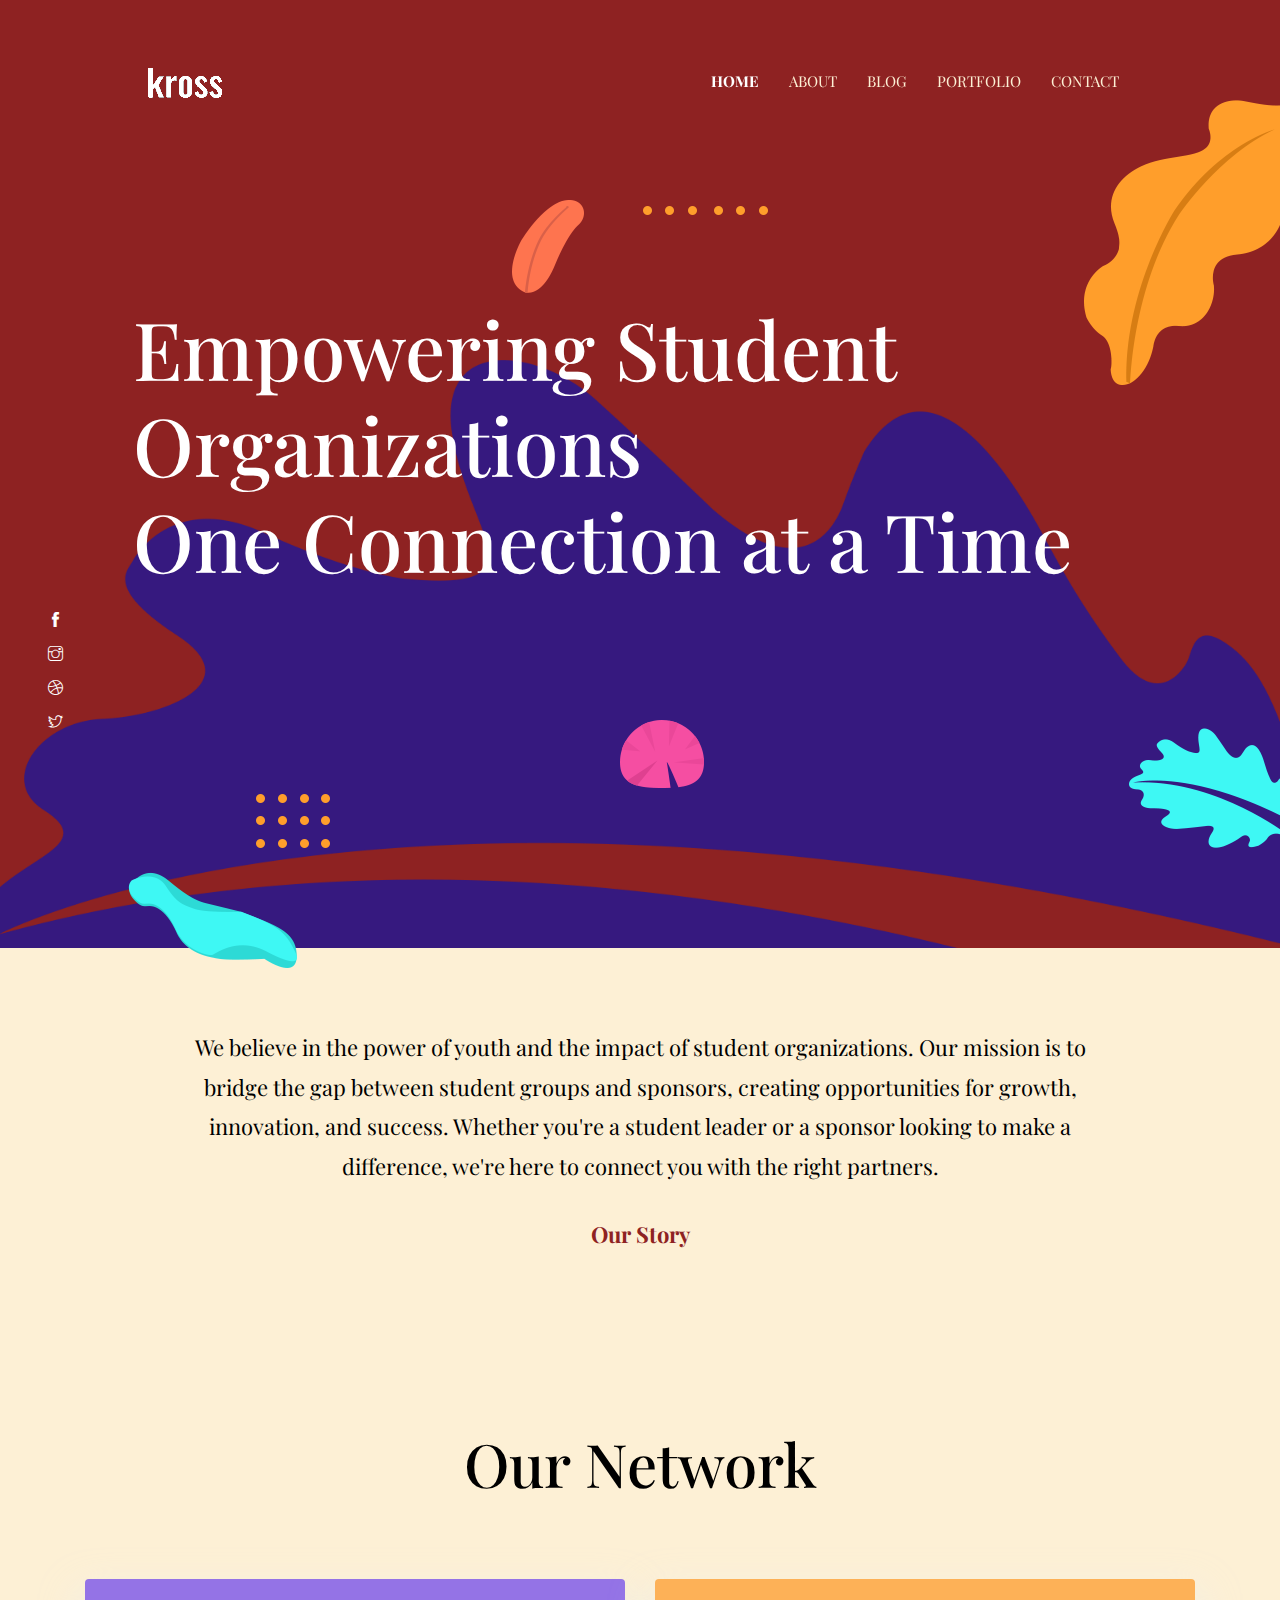
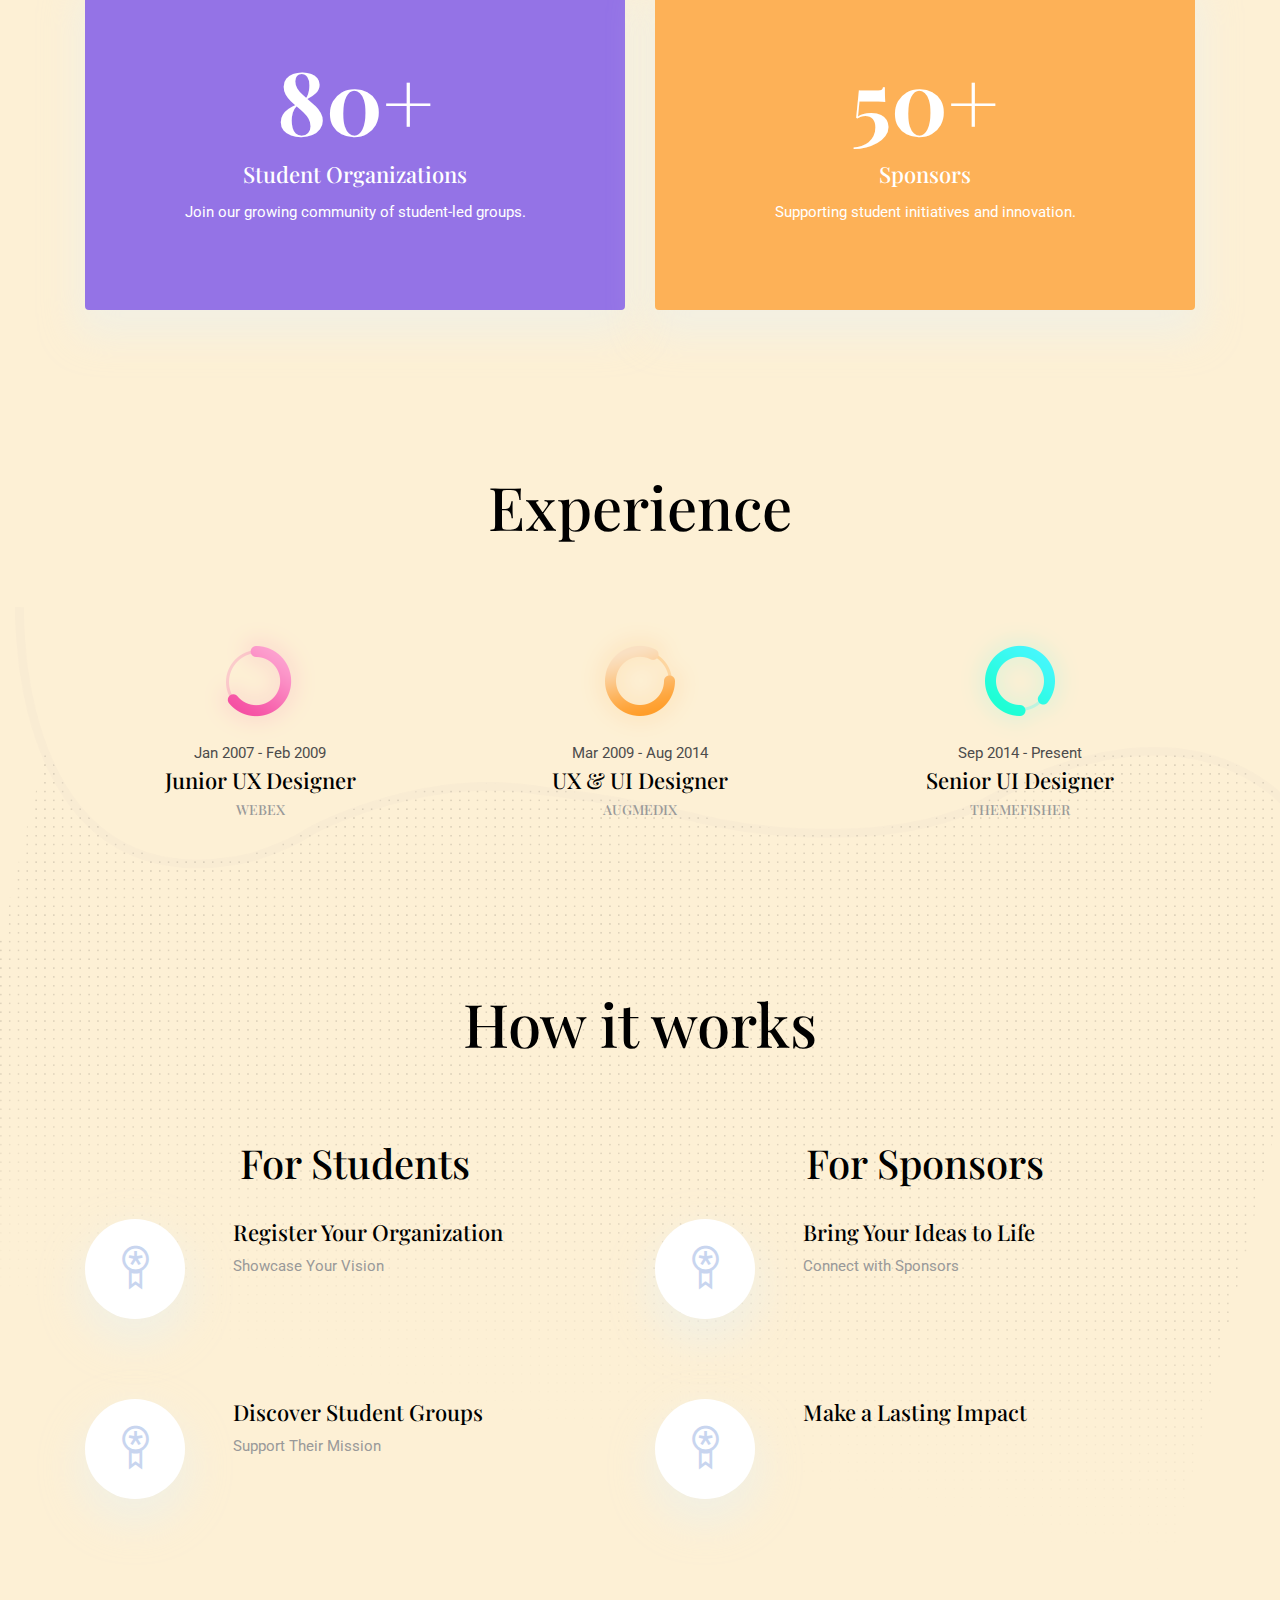
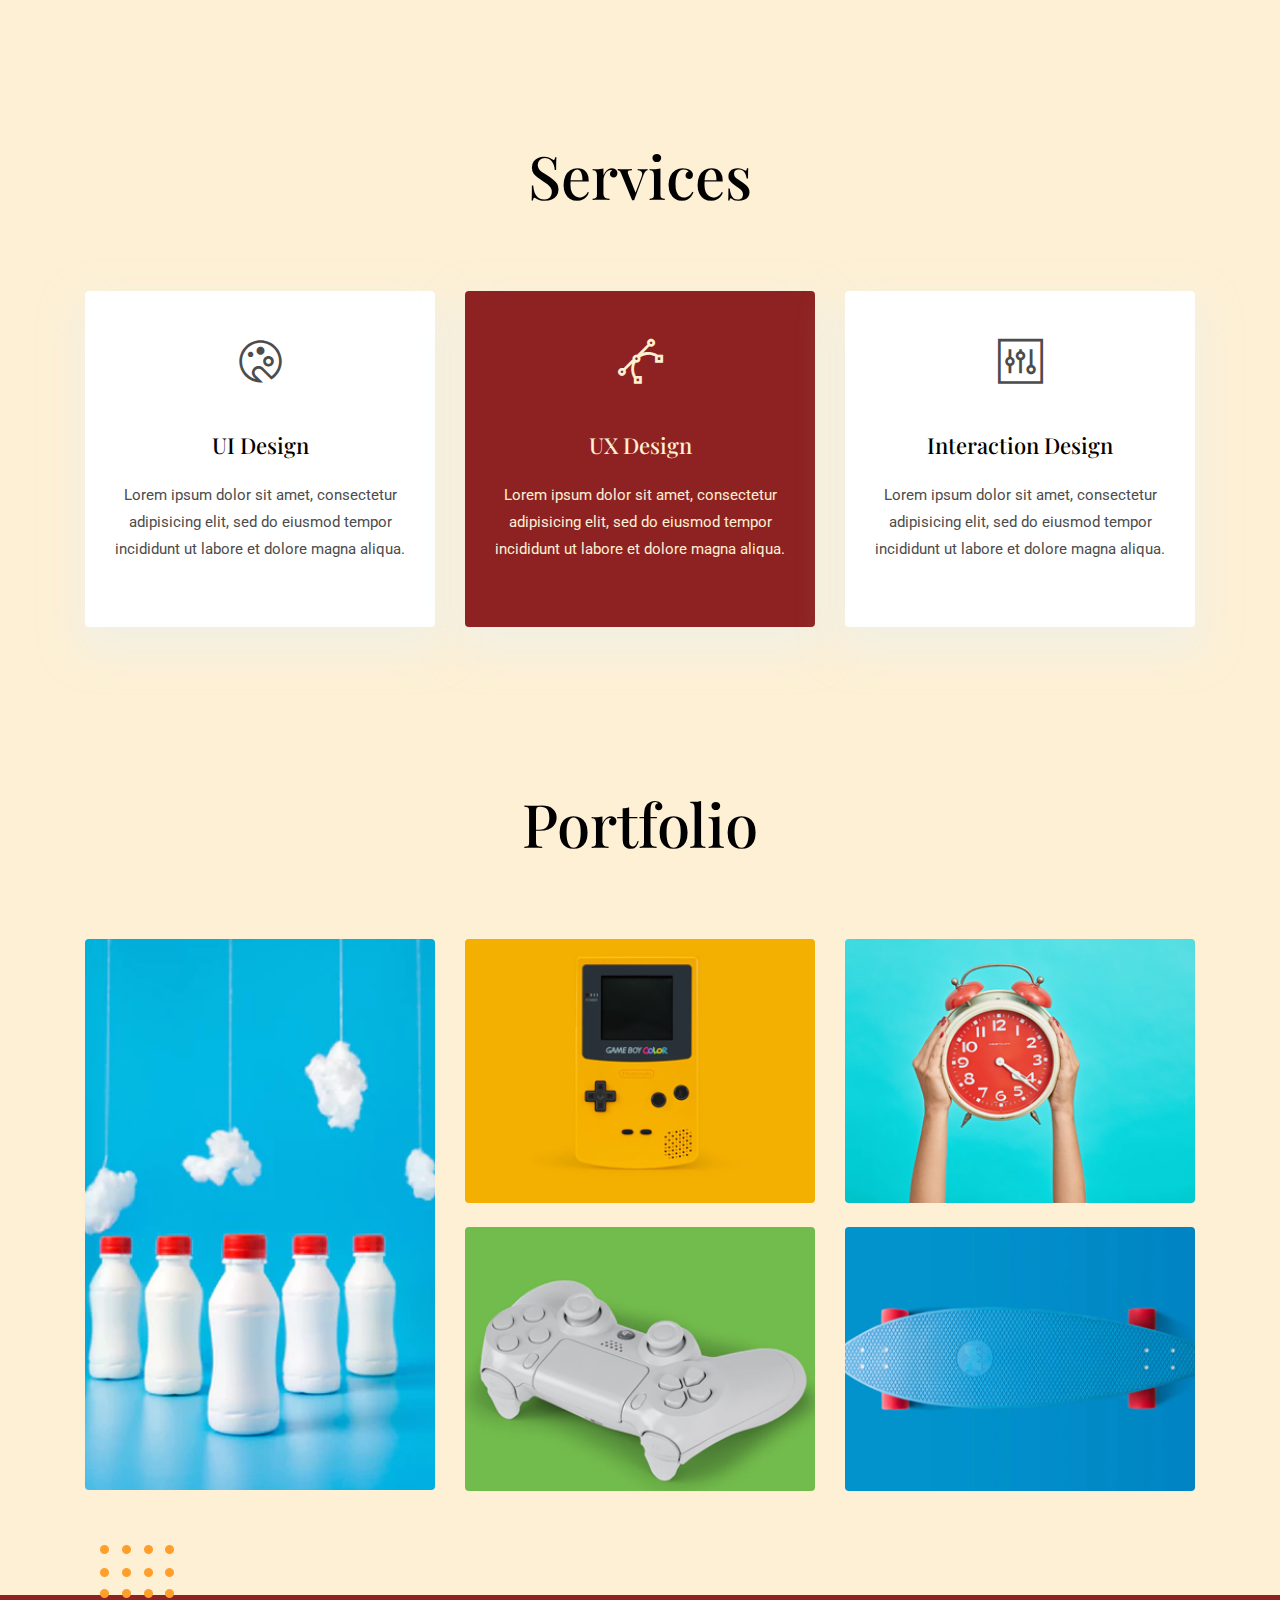
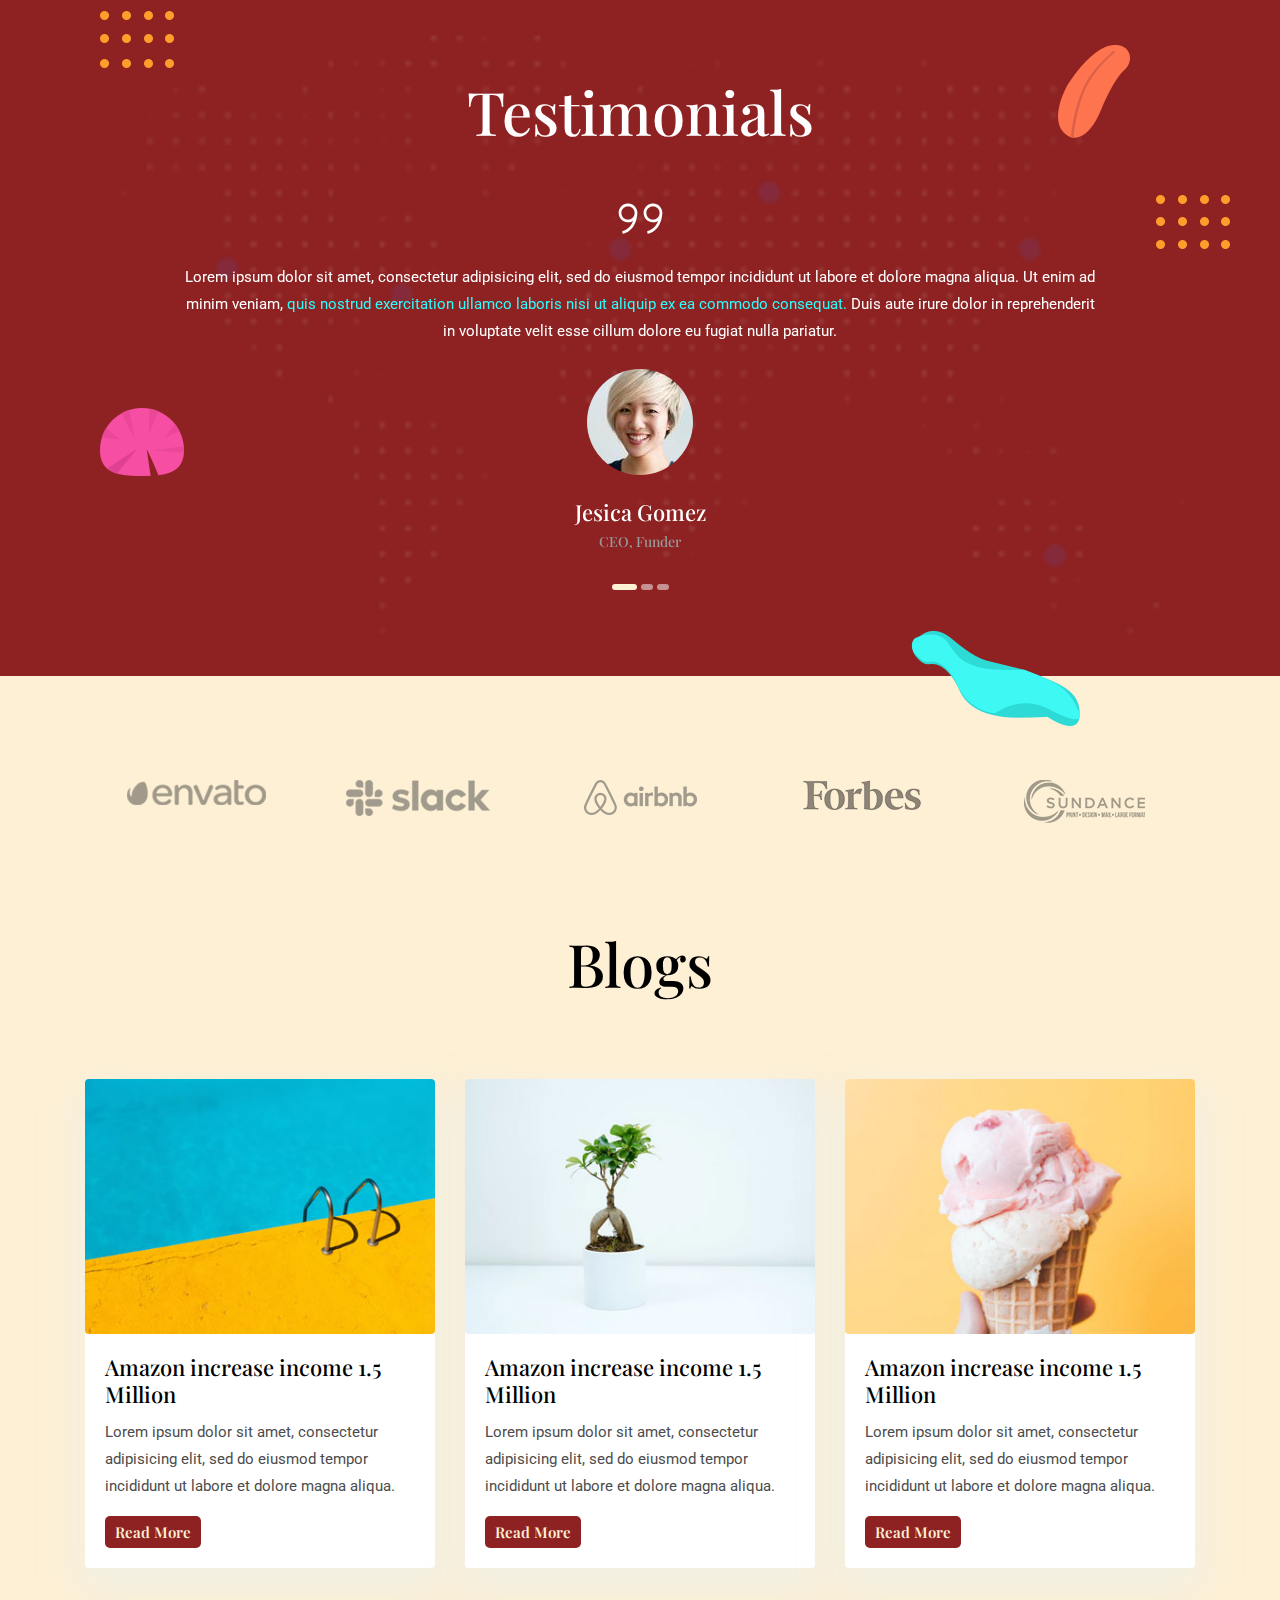
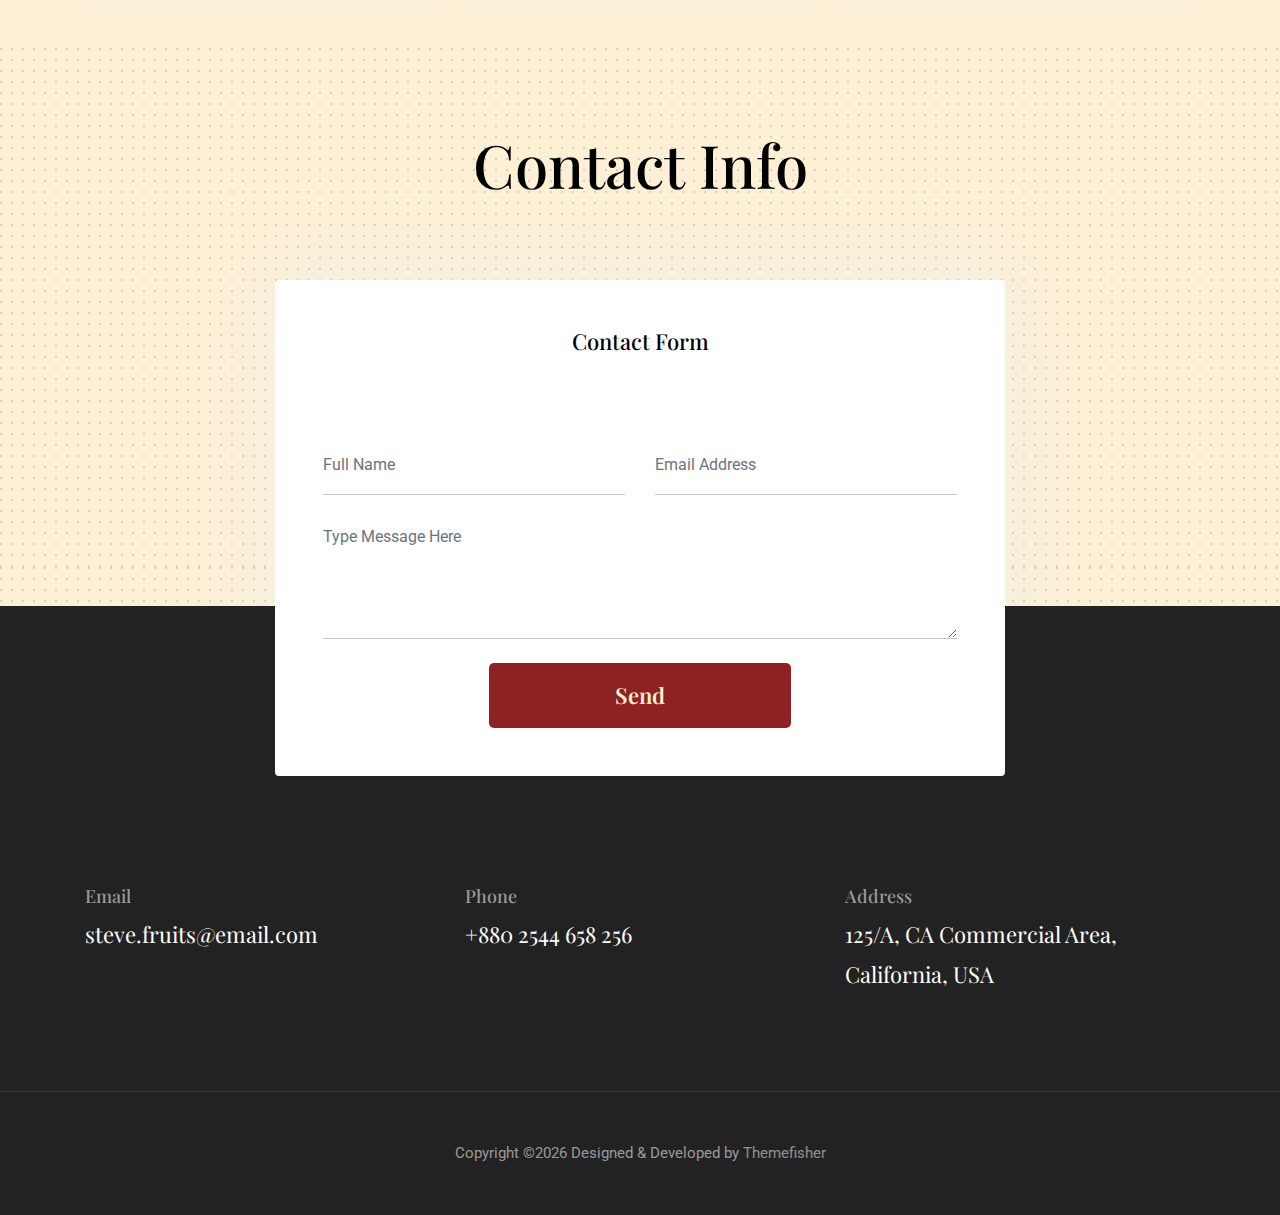
==== commit a11a8446: "first" ====
--- a/theme/index.html
+++ b/theme/index.html
@@ -79,7 +79,9 @@
   <div class="container">
     <div class="row">
       <div class="col-lg-11 mx-auto">
-        <h1 class="text-white font-tertiary">Hi! I’m <br> Christoher <br> UX designer</h1>
+        <h1 class="text-white font-tertiary">Empowering Student Organizations <br> One Connection at a Time</h1>
+
+        
       </div>
     </div>
   </div>
@@ -126,68 +128,45 @@
   <div class="container">
     <div class="row">
       <div class="col-lg-10 mx-auto text-center">
-        <p class="font-secondary paragraph-lg text-dark">Lorem ipsum dolor sit amet, consectetur adipisicing elit, sed
-          do eiusmod tempor incididunt ut labore et dolore magna aliqua. Ut enim ad minim veniam, quis nostrud
-          exercitation ullamco laboris nisi ut aliquip ex ea commodo consequat. Duis aute irure dolor in reprehenderit
-          in voluptate velit esse cillum dolore eu fugiat nulla pariatur.</p>
-        <a href="about.html" class="btn btn-transparent">know more</a>
+        <p class="font-secondary paragraph-lg text-dark">We believe in the power of youth and the impact of student organizations. Our mission is to bridge the gap between student groups and sponsors, creating opportunities for growth, innovation, and success. Whether you're a student leader or a sponsor looking to make a difference, we're here to connect you with the right partners.</p>
+        <a href="about.html" class="btn btn-transparent">Our Story</a>
       </div>
     </div>
   </div>
 </section>
 <!-- /about -->
 
-<!-- skills -->
+<!-- Our Network -->
 <section class="section">
   <div class="container">
     <div class="row">
       <div class="col-lg-12 text-center">
-        <h2 class="section-title">Skills</h2>
-      </div>
-      <div class="col-lg-3 col-sm-6 mb-4 mb-lg-0">
-        <div class="card shadow text-center">
-          <div class="position-relative rounded-top progress-wrapper" data-color="#fdb157">
-            <div class="wave" data-progress="90%"></div>
-          </div>
-          <div class="card-footer bg-white">
-            <h4 class="card-title">Web Design (90%)</h4>
-          </div>
-        </div>
-      </div>
-      <div class="col-lg-3 col-sm-6 mb-4 mb-lg-0">
-        <div class="card shadow text-center">
-          <div class="position-relative rounded-top progress-wrapper" data-color="#9473e6">
-            <div class="wave" data-progress="60%"></div>
-          </div>
-          <div class="card-footer bg-white">
-            <h4 class="card-title">Logo Design (60%)</h4>
-          </div>
-        </div>
-      </div>
-      <div class="col-lg-3 col-sm-6 mb-4 mb-lg-0">
-        <div class="card shadow text-center">
-          <div class="position-relative rounded-top progress-wrapper" data-color="#bdecf6">
-            <div class="wave" data-progress="80%"></div>
-          </div>
-          <div class="card-footer bg-white">
-            <h4 class="card-title">After Effects (80%)</h4>
-          </div>
-        </div>
-      </div>
-      <div class="col-lg-3 col-sm-6 mb-4 mb-lg-0">
-        <div class="card shadow text-center">
-          <div class="position-relative rounded-top progress-wrapper" data-color="#ffbcaa">
-            <div class="wave" data-progress="70%"></div>
-          </div>
-          <div class="card-footer bg-white">
-            <h4 class="card-title">Web App (70%)</h4>
-          </div>
-        </div>
-      </div>
-    </div>
-  </div>
-</section>
-<!-- /skills -->
+        <h2 class="section-title">Our Network</h2>
+      </div>
+      <!-- Student Orgs -->
+      <div class="col-lg-6 col-sm-6 mb-4 mb-lg-0">
+        <div class="card shadow text-center py-5 bg-purple"> <!-- Added bg-purple class -->
+          <div class="card-body">
+            <h2 class="display-2 text-white">80+</h2> <!-- White text -->
+            <h4 class="card-title text-white">Student Organizations</h4> <!-- White text -->
+            <p class="text-white">Join our growing community of student-led groups.</p> <!-- White text -->
+          </div>
+        </div>
+      </div>
+      <!-- Sponsors -->
+      <div class="col-lg-6 col-sm-6 mb-4 mb-lg-0">
+        <div class="card shadow text-center py-5 bg-yellow"> <!-- Added bg-yellow class -->
+          <div class="card-body">
+            <h2 class="display-2 text-white">50+</h2> <!-- White text -->
+            <h4 class="card-title text-white">Sponsors</h4> <!-- White text -->
+            <p class="text-white">Supporting student initiatives and innovation.</p> <!-- White text -->
+          </div>
+        </div>
+      </div>
+    </div>
+  </div>
+</section>
+<!-- /Our Network -->
 
 <!-- experience -->
 <section class="section">
@@ -224,17 +203,24 @@
   <div class="container">
     <div class="row">
       <div class="col-lg-12 text-center">
-        <h2 class="section-title">Education</h2>
-      </div>
+        <h2 class="section-title">How it works</h2>
+      </div>
+      <!-- Side-by-Side Headings -->
+      <div class="col-lg-6 col-md-6 text-center mb-4">
+        <h3 class="sub-section-title">For Students</h3> <!-- Reduced size heading -->
+      </div>
+      <div class="col-lg-6 col-md-6 text-center mb-4">
+        <h3 class="sub-section-title">For Sponsors</h3> <!-- Reduced size heading -->
+      </div>
+      <!-- For Students Content -->
       <div class="col-lg-6 col-md-6 mb-80">
         <div class="d-flex">
           <div class="mr-lg-5 mr-3">
             <i class="ti-medall icon icon-light icon-bg bg-white shadow rounded-circle d-block"></i>
           </div>
           <div>
-            <p class="text-dark mb-1">2006</p>
-            <h4>Marters in UX Design</h4>
-            <p class="mb-0 text-light">Masassusets Institute of Technology</p>
+            <h4>Register Your Organization</h4>
+            <p class="mb-0 text-light">Showcase Your Vision</p>
           </div>
         </div>
       </div>
@@ -244,21 +230,20 @@
             <i class="ti-medall icon icon-light icon-bg bg-white shadow rounded-circle d-block"></i>
           </div>
           <div>
-            <p class="text-dark mb-1">2004</p>
-            <h4>Honours in Fine Arts</h4>
-            <p class="mb-0 text-light">Harvard University</p>
-          </div>
-        </div>
-      </div>
+            <h4>Bring Your Ideas to Life</h4>
+            <p class="mb-0 text-light">Connect with Sponsors</p>
+          </div>
+        </div>
+      </div>
+      <!-- For Sponsors Content -->
       <div class="col-lg-6 col-md-6 mb-80">
         <div class="d-flex">
           <div class="mr-lg-5 mr-3">
             <i class="ti-medall icon icon-light icon-bg bg-white shadow rounded-circle d-block"></i>
           </div>
           <div>
-            <p class="text-dark mb-1">2000</p>
-            <h4>Higher Secondary Certificat</h4>
-            <p class="mb-0 text-light">Cardiff School</p>
+            <h4>Discover Student Groups</h4>
+            <p class="mb-0 text-light">Support Their Mission</p>
           </div>
         </div>
       </div>
@@ -268,9 +253,8 @@
             <i class="ti-medall icon icon-light icon-bg bg-white shadow rounded-circle d-block"></i>
           </div>
           <div>
-            <p class="text-dark mb-1">1998</p>
-            <h4>Secondary School Certificate</h4>
-            <p class="mb-0 text-light">Cardiff School</p>
+            <h4>Make a Lasting Impact</h4>
+            <p class="mb-0 text-light"></p>
           </div>
         </div>
       </div>
--- a/theme/css/style.css
+++ b/theme/css/style.css
@@ -96,42 +96,42 @@
 }
 
 .btn-primary {
-  background: #41228e;
-  color: #fff;
+  background: #8e2222;
+  color: #FDF0D5;
 }
 .btn-primary:active {
-  background: #542cb7 !important;
+  background: #b72c2c !important;
 }
 .btn-primary:hover {
-  background: #542cb7;
+  background: #b72c2c;
 }
 .btn-primary.focus, .btn-primary.active {
-  background: #542cb7 !important;
+  background: #b72c2c !important;
   box-shadow: none !important;
 }
 
 .btn-transparent {
   background: transparent;
-  color: #41228e;
+  color: #8e2222;
   font-weight: bold;
 }
 .btn-transparent:active, .btn-transparent:hover {
-  color: #41228e;
+  color: #8e2222;
 }
 
 body {
-  background-color: #fff;
+  background-color: #FDF0D5;
   overflow-x: hidden;
 }
 
 ::-moz-selection {
-  background: #542cb7;
-  color: #fff;
+  background: #b72c2c;
+  color: #FDF0D5;
 }
 
 ::selection {
-  background: #542cb7;
-  color: #fff;
+  background: #b72c2c;
+  color: #FDF0D5;
 }
 
 /* preloader */
@@ -141,7 +141,7 @@
   left: 0;
   right: 0;
   bottom: 0;
-  background-color: #fff;
+  background-color: #FDF0D5;
   z-index: 999;
   display: flex;
   align-items: center;
@@ -178,11 +178,11 @@
 }
 
 a.text-dark:hover {
-  color: #41228e !important;
+  color: #8e2222 !important;
 }
 
 a:hover {
-  color: #41228e;
+  color: #8e2222;
 }
 
 .slick-slide {
@@ -228,7 +228,7 @@
 }
 
 .bg-primary {
-  background: #41228e !important;
+  background: #8e2222 !important;
 }
 
 .bg-gray {
@@ -236,7 +236,7 @@
 }
 
 .text-primary {
-  color: #41228e !important;
+  color: #8e2222 !important;
 }
 
 .text-color {
@@ -346,7 +346,7 @@
   margin: 2px;
 }
 .slick-dots li.slick-active button {
-  background: #fff;
+  background: #FDF0D5;
   width: 25px;
 }
 .slick-dots li button {
@@ -369,7 +369,7 @@
   height: 60px;
 }
 .form-control:focus {
-  border-color: #41228e;
+  border-color: #8e2222;
   outline: 0;
   box-shadow: none !important;
 }
@@ -396,7 +396,7 @@
   transition: 0.3s ease;
 }
 .navigation.nav-bg {
-  background-color: #41228e;
+  background-color: #8e2222;
   padding: 15px 100px;
 }
 @media (max-width: 991px) {
@@ -407,7 +407,7 @@
 @media (max-width: 991px) {
   .navigation {
     padding: 20px;
-    background: #41228e;
+    background: #8e2222;
   }
 }
 
@@ -421,7 +421,7 @@
 }
 
 .navbar-dark .navbar-nav .nav-link {
-  color: #fff;
+  color: #FDF0D5;
 }
 
 .hero-area {
@@ -561,18 +561,18 @@
   transition: 0.3s ease;
 }
 .hover-bg-primary:hover {
-  background: #41228e;
+  background: #8e2222;
 }
 .hover-bg-primary:hover * {
-  color: #fff;
+  color: #FDF0D5;
 }
 
 .active-bg-primary {
   transition: 0.3s ease;
-  background: #41228e;
+  background: #8e2222;
 }
 .active-bg-primary * {
-  color: #fff;
+  color: #FDF0D5;
 }
 
 .hover-shadow {
@@ -703,7 +703,7 @@
   display: inline-block;
   padding: 20px 25px;
   background: #eaeaea;
-  border-left: 3px solid #41228e;
+  border-left: 3px solid #8e2222;
   font-style: italic;
   font-size: 22px;
   line-height: 1.7;
@@ -831,4 +831,35 @@
 .filter-controls li.active {
   font-weight: bold;
 }
+
+/* Custom background colors */
+.bg-purple {
+  background-color: #9473e6; /* Purple color */
+}
+
+.bg-yellow {
+  background-color: #fdb157; /* Yellow color */
+}
+
+/* White text */
+.text-white {
+  color: white;
+}
+
+/* Card styling */
+.card {
+  border: none;
+  transition: transform 0.3s ease;
+}
+
+.card:hover {
+  transform: translateY(-10px); /* Add a hover effect */
+}
+
+/* Large number styling */
+.display-2 {
+  font-weight: 700; /* Bold font */
+  margin-bottom: 0.5rem; /* Spacing below the number */
+}
+
 /*# sourceMappingURL=style.css.map */
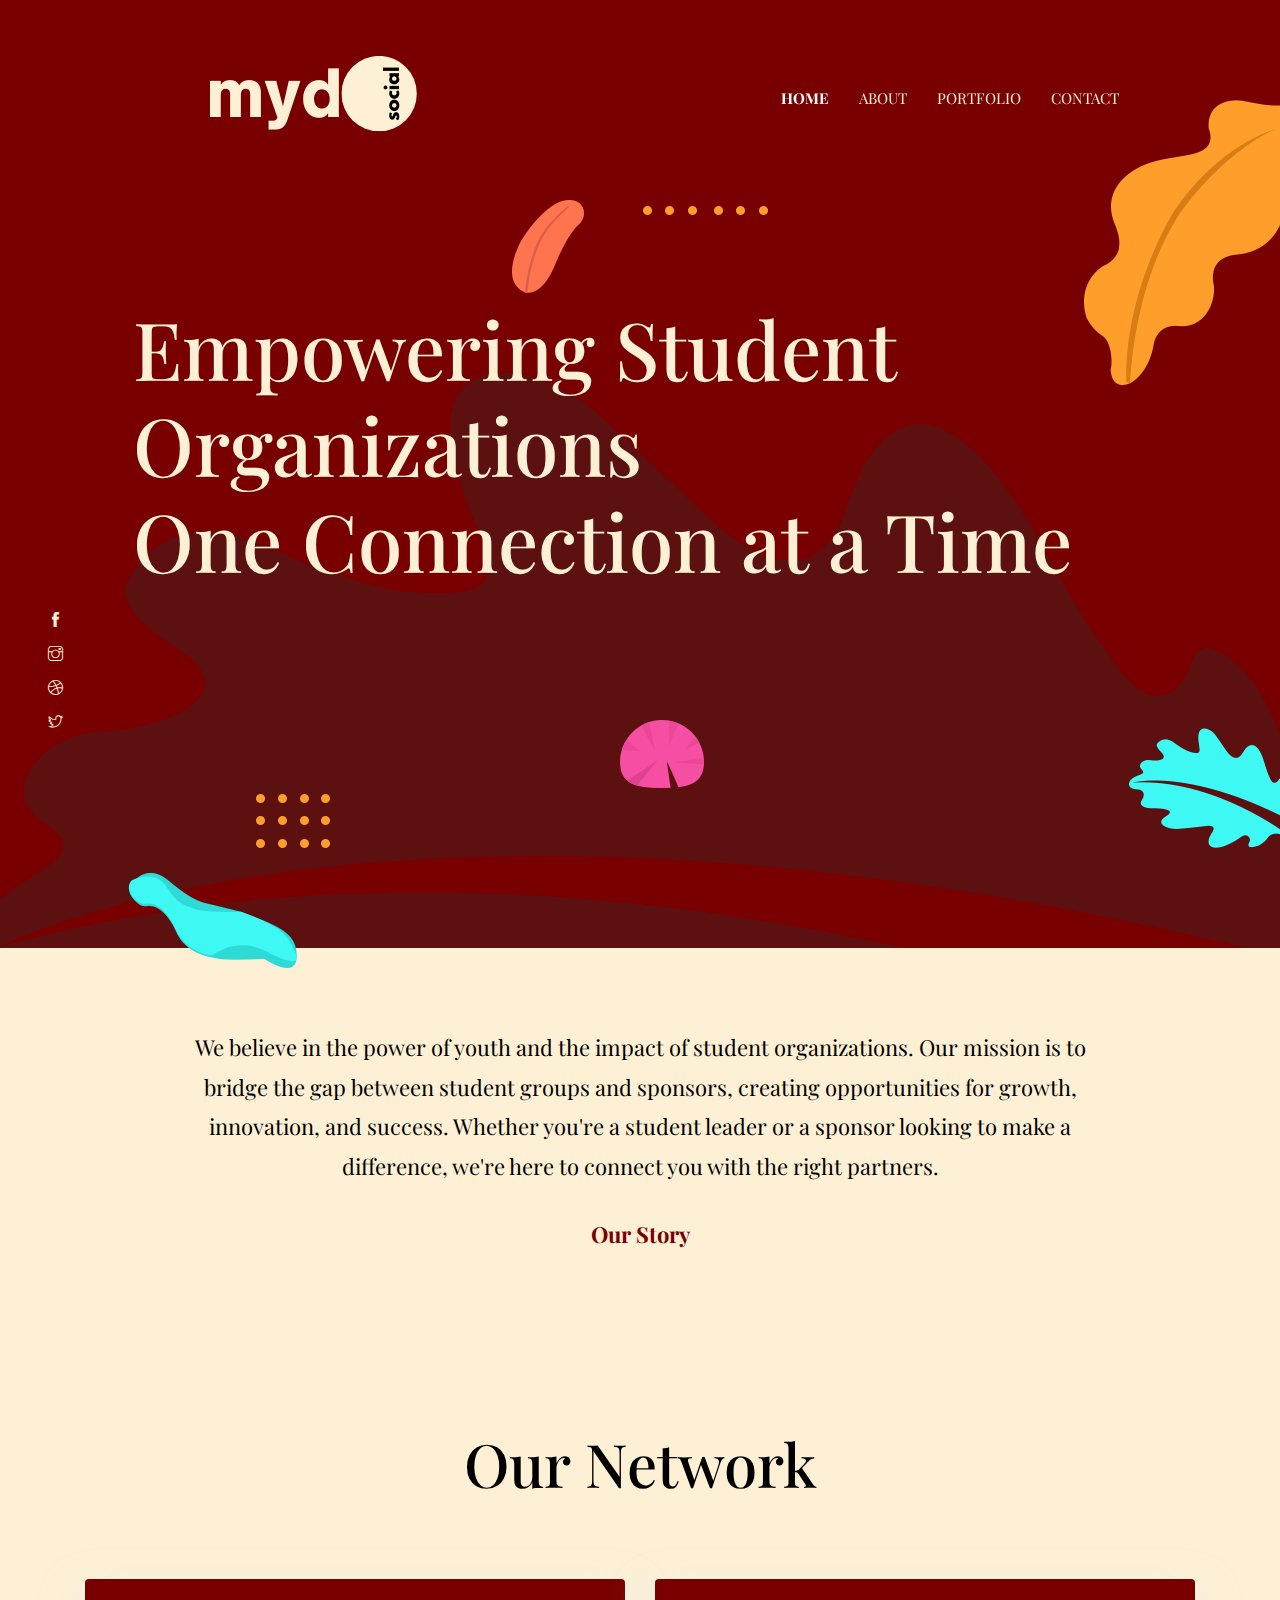
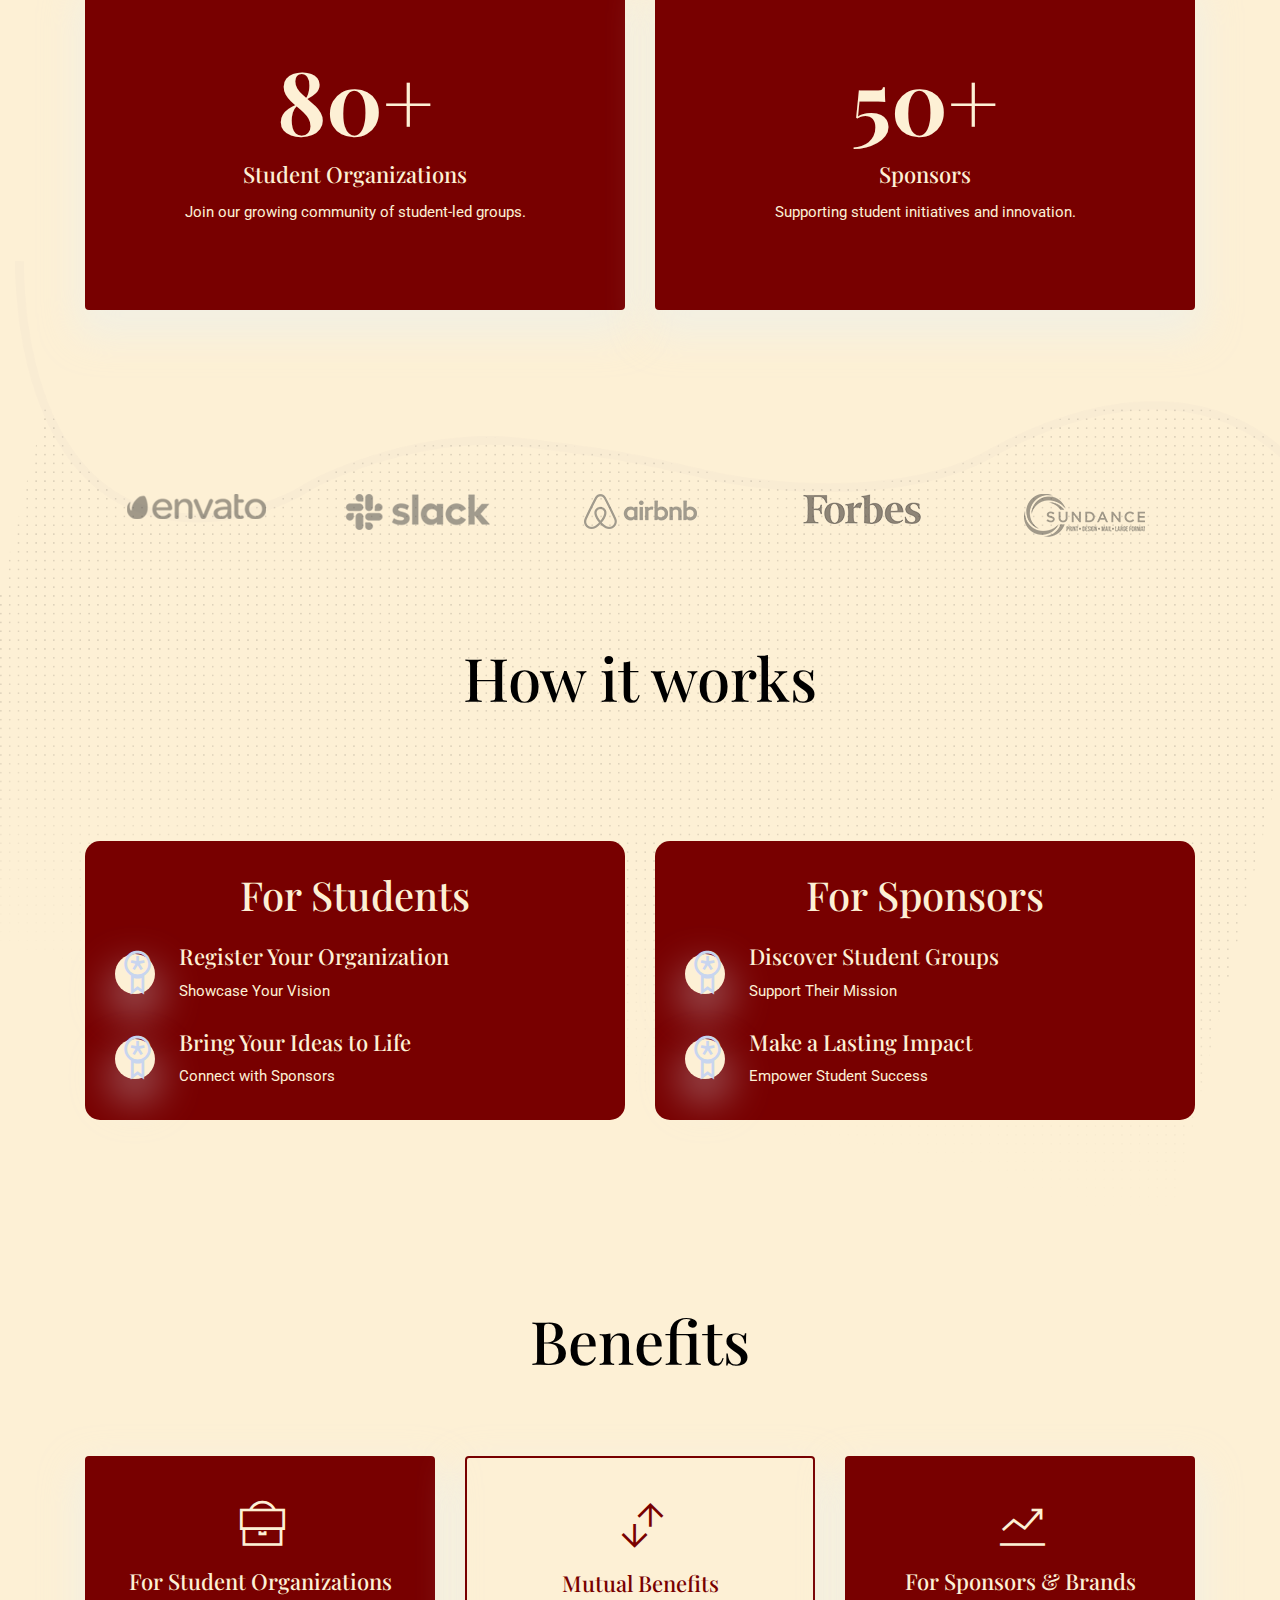
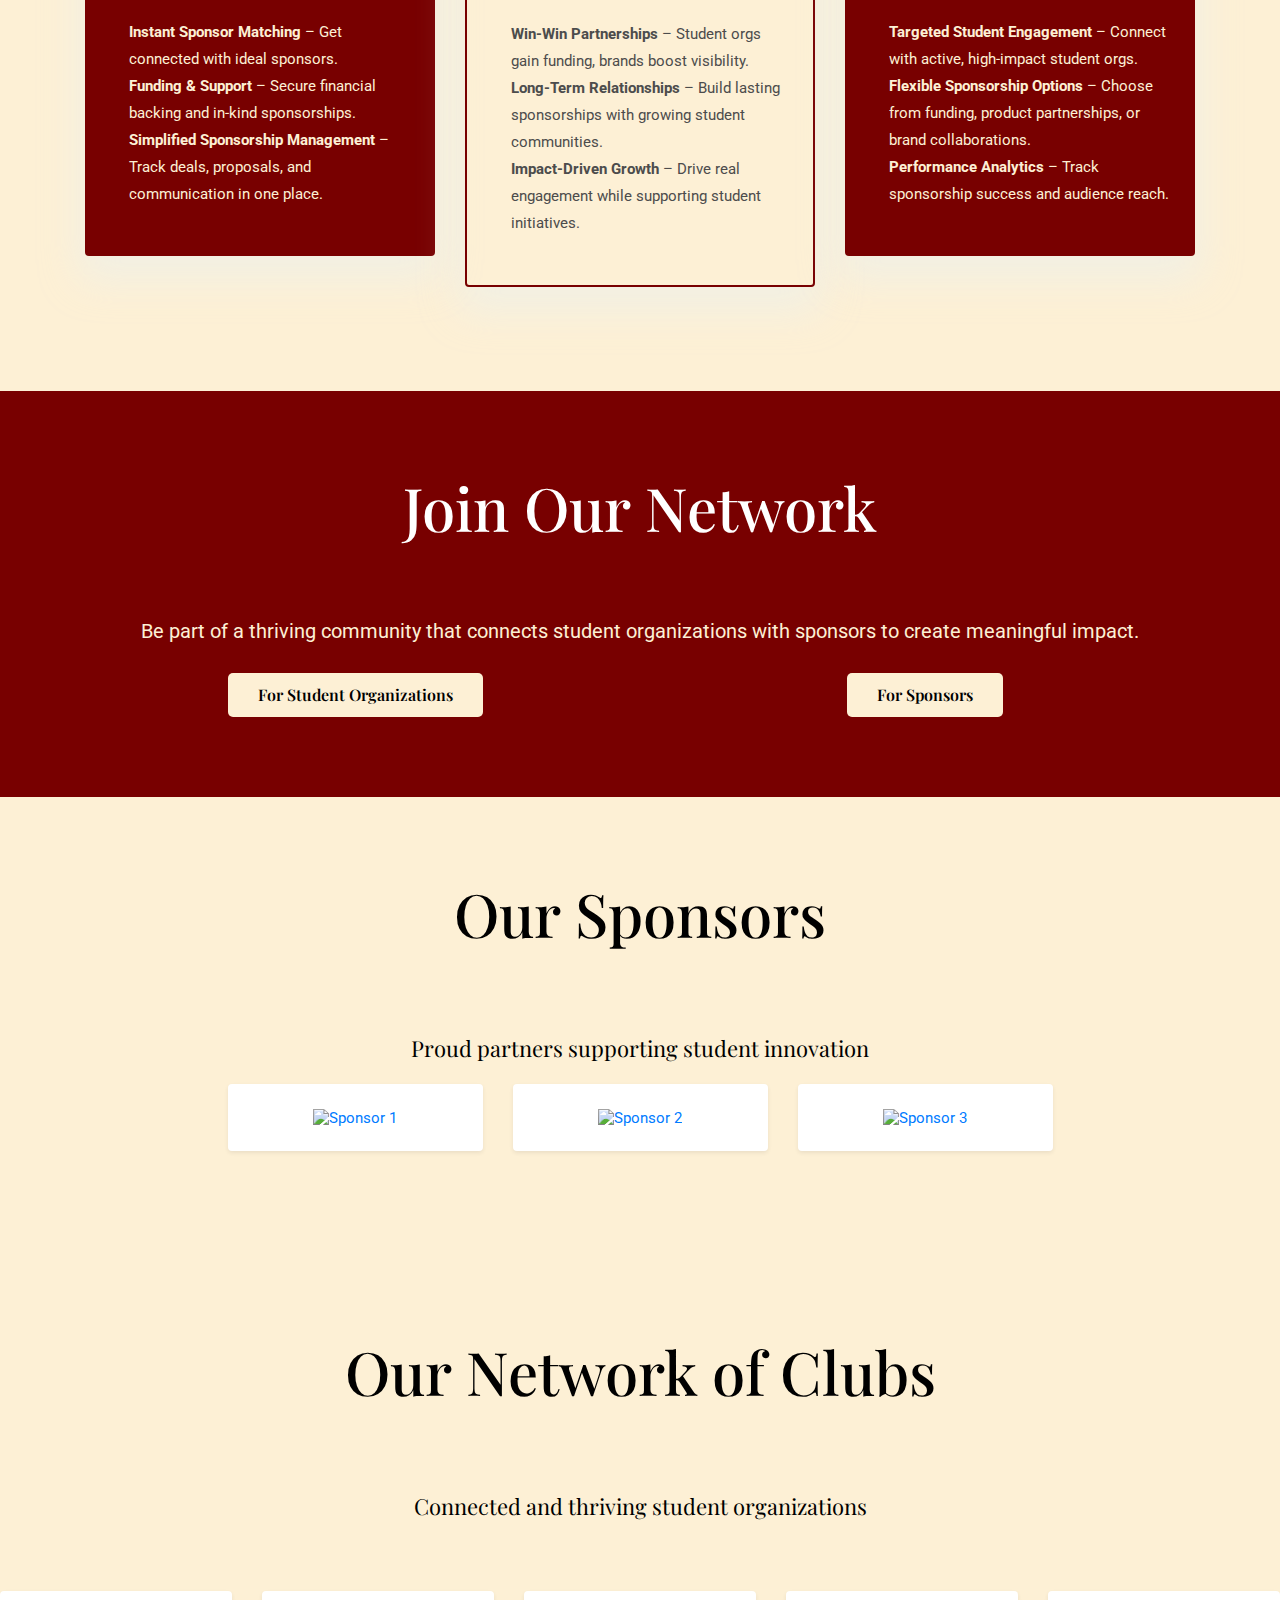
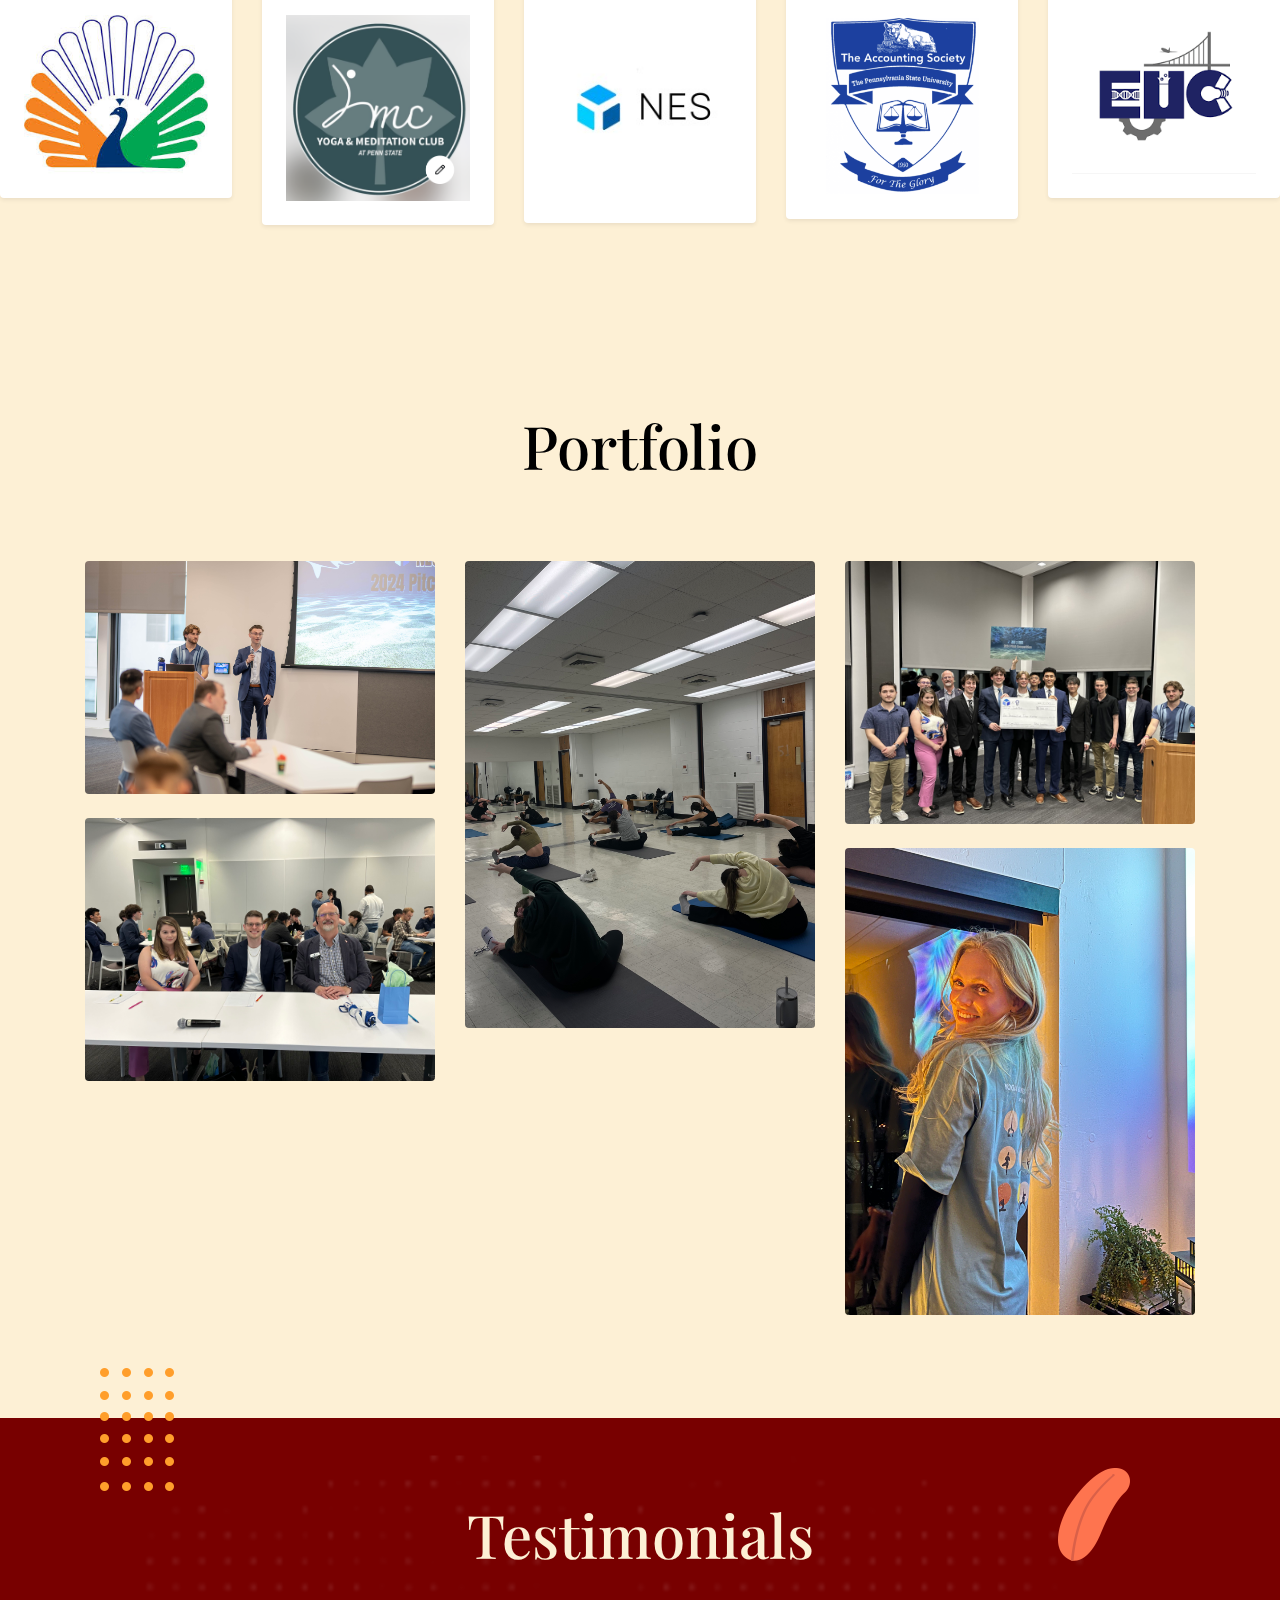
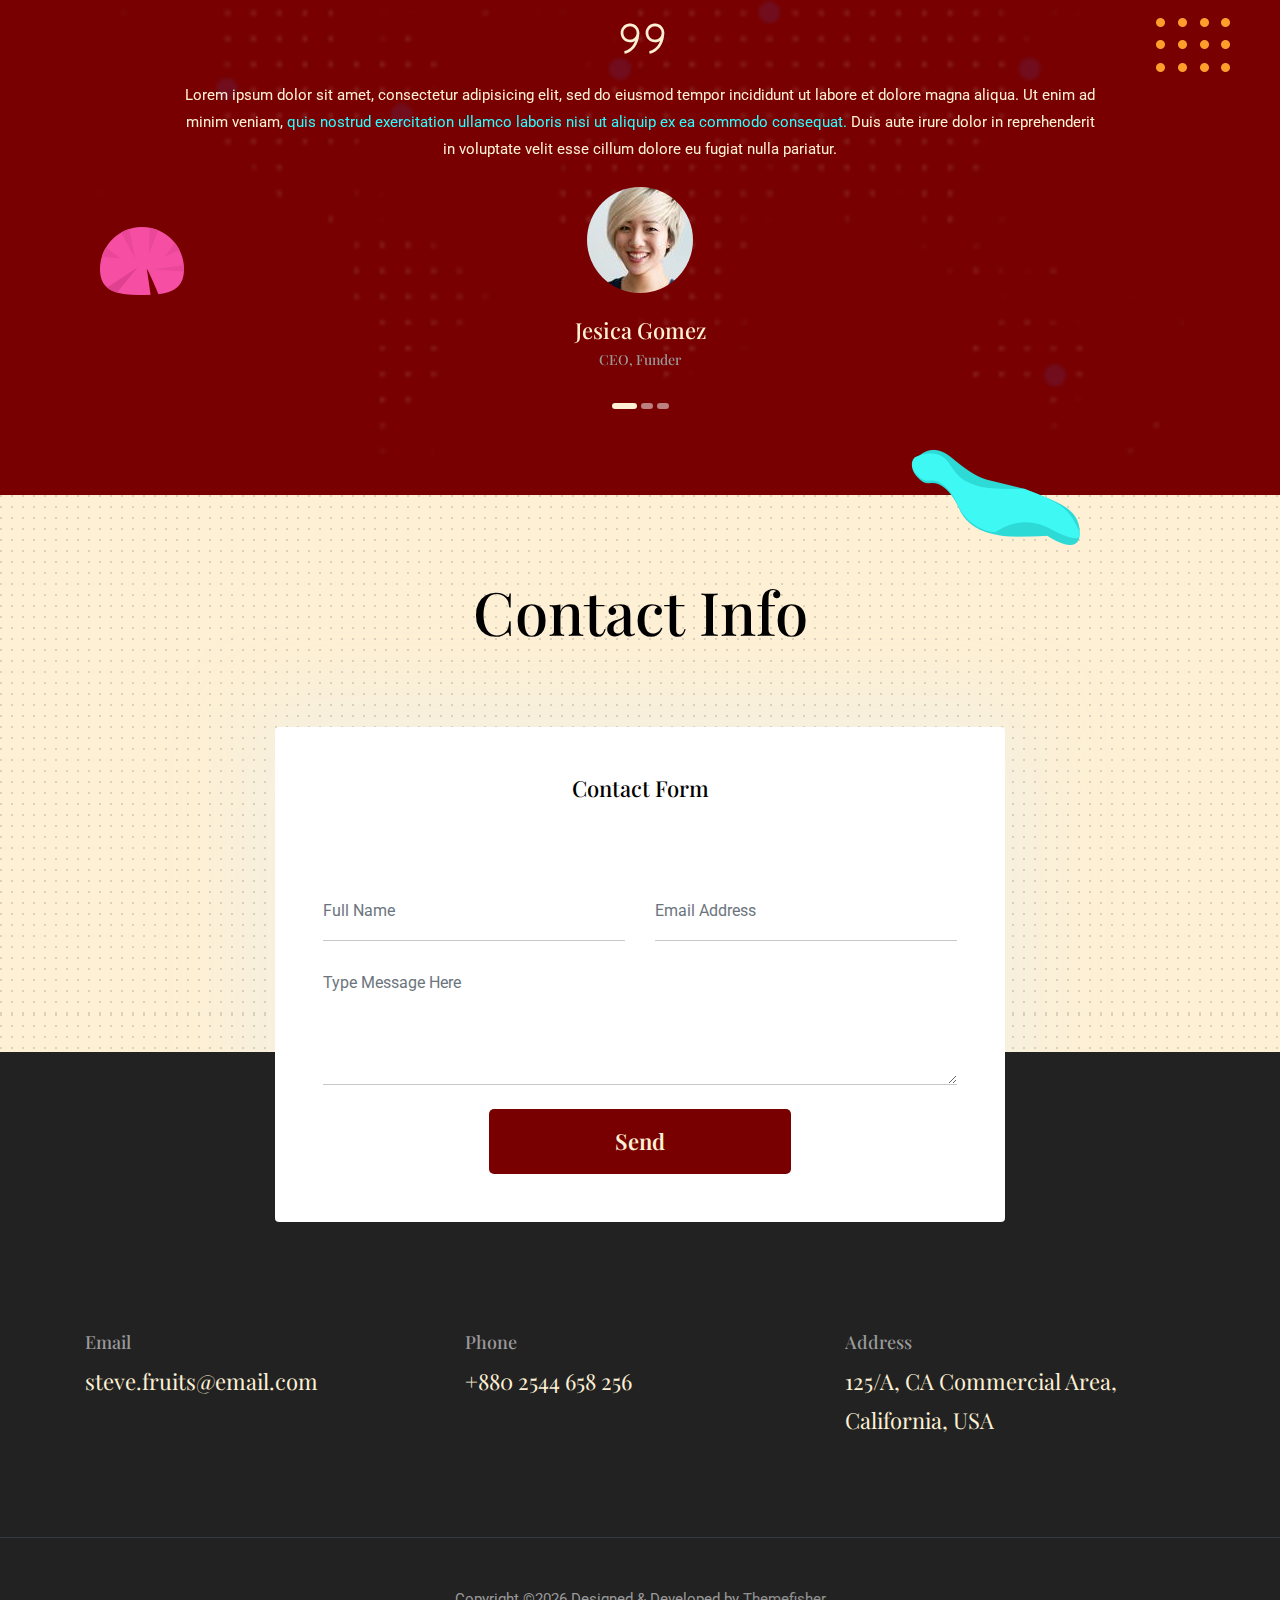
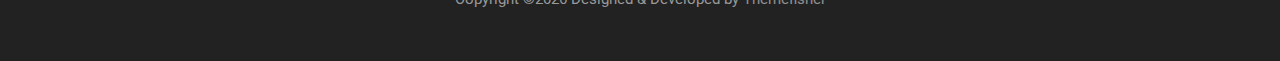
==== commit 0f307118: "updates" ====
--- a/theme/index.html
+++ b/theme/index.html
@@ -60,9 +60,7 @@
         <li class="nav-item">
           <a class="nav-link" href="about.html">about</a>
         </li>
-        <li class="nav-item">
-          <a class="nav-link" href="blog.html">Blog</a>
-        </li>
+
         <li class="nav-item">
           <a class="nav-link" href="portfolio.html">Portfolio</a>
         </li>
@@ -79,7 +77,8 @@
   <div class="container">
     <div class="row">
       <div class="col-lg-11 mx-auto">
-        <h1 class="text-white font-tertiary">Empowering Student Organizations <br> One Connection at a Time</h1>
+        <h1 class="font-tertiary" style="color: #FDF0D5;">Empowering Student Organizations <br> One Connection at a Time</h1>
+
 
         
       </div>
@@ -167,146 +166,269 @@
   </div>
 </section>
 <!-- /Our Network -->
-
-<!-- experience -->
-<section class="section">
-  <div class="container">
-    <div class="row justify-content-around">
-      <div class="col-lg-12 text-center">
-        <h2 class="section-title">Experience</h2>
-      </div>
-      <div class="col-lg-3 col-md-4 text-center">
-        <img src="images/experience/icon-1.png" alt="icon">
-        <p class="mb-0">Jan 2007 - Feb 2009</p>
-        <h4>Junior UX Designer</h4>
-        <h6 class="text-light">WEBEX</h6>
-      </div>
-      <div class="col-lg-3 col-md-4 text-center">
-        <img src="images/experience/icon-2.png" alt="icon">
-        <p class="mb-0">Mar 2009 - Aug 2014</p>
-        <h4>UX & UI Designer</h4>
-        <h6 class="text-light">AUGMEDIX</h6>
-      </div>
-      <div class="col-lg-3 col-md-4 text-center">
-        <img src="images/experience/icon-3.png" alt="icon">
-        <p class="mb-0">Sep 2014 - Present</p>
-        <h4>Senior UI Designer</h4>
-        <h6 class="text-light">THEMEFISHER</h6>
-      </div>
-    </div>
-  </div>
-</section>
-<!-- ./experience -->
-
-<!-- education -->
+ <!-- client logo slider -->
+<section class="section pb-0">
+  <div class="container">
+    <div class="client-logo-slider d-flex align-items-center">
+      <a href="contact.html" class="text-center d-block outline-0 p-4"><img class="d-unset img-fluid"
+          src="images/clients-logo/client-logo-1.png" alt="client-logo"></a>
+      <a href="contact.html" class="text-center d-block outline-0 p-4"><img class="d-unset img-fluid"
+          src="images/clients-logo/client-logo-2.png" alt="client-logo"></a>
+      <a href="contact.html" class="text-center d-block outline-0 p-4"><img class="d-unset img-fluid"
+          src="images/clients-logo/client-logo-3.png" alt="client-logo"></a>
+      <a href="contact.html" class="text-center d-block outline-0 p-4"><img class="d-unset img-fluid"
+          src="images/clients-logo/client-logo-4.png" alt="client-logo"></a>
+      <a href="contact.html" class="text-center d-block outline-0 p-4"><img class="d-unset img-fluid"
+          src="images/clients-logo/client-logo-5.png" alt="client-logo"></a>
+      <a href="contact.html" class="text-center d-block outline-0 p-4"><img class="d-unset img-fluid"
+          src="images/clients-logo/client-logo-1.png" alt="client-logo"></a>
+      <a href="contact.html" class="text-center d-block outline-0 p-4"><img class="d-unset img-fluid"
+          src="images/clients-logo/client-logo-2.png" alt="client-logo"></a>
+      <a href="contact.html" class="text-center d-block outline-0 p-4"><img class="d-unset img-fluid"
+          src="images/clients-logo/client-logo-3.png" alt="client-logo"></a>
+      <a href="contact.html" class="text-center d-block outline-0 p-4"><img class="d-unset img-fluid"
+          src="images/clients-logo/client-logo-4.png" alt="client-logo"></a>
+      <a href="contact.html" class="text-center d-block outline-0 p-4"><img class="d-unset img-fluid"
+          src="images/clients-logo/client-logo-5.png" alt="client-logo"></a>
+    </div>
+  </div>
+</section>
+<!-- /client logo slider -->
+
+
 <section class="section position-relative">
   <div class="container">
     <div class="row">
-      <div class="col-lg-12 text-center">
+      <div class="col-lg-12 text-center mb-5">
         <h2 class="section-title">How it works</h2>
       </div>
-      <!-- Side-by-Side Headings -->
-      <div class="col-lg-6 col-md-6 text-center mb-4">
-        <h3 class="sub-section-title">For Students</h3> <!-- Reduced size heading -->
-      </div>
-      <div class="col-lg-6 col-md-6 text-center mb-4">
-        <h3 class="sub-section-title">For Sponsors</h3> <!-- Reduced size heading -->
-      </div>
-      <!-- For Students Content -->
-      <div class="col-lg-6 col-md-6 mb-80">
-        <div class="d-flex">
-          <div class="mr-lg-5 mr-3">
-            <i class="ti-medall icon icon-light icon-bg bg-white shadow rounded-circle d-block"></i>
-          </div>
-          <div>
-            <h4>Register Your Organization</h4>
-            <p class="mb-0 text-light">Showcase Your Vision</p>
-          </div>
-        </div>
-      </div>
-      <div class="col-lg-6 col-md-6 mb-80">
-        <div class="d-flex">
-          <div class="mr-lg-5 mr-3">
-            <i class="ti-medall icon icon-light icon-bg bg-white shadow rounded-circle d-block"></i>
-          </div>
-          <div>
-            <h4>Bring Your Ideas to Life</h4>
-            <p class="mb-0 text-light">Connect with Sponsors</p>
-          </div>
-        </div>
-      </div>
-      <!-- For Sponsors Content -->
-      <div class="col-lg-6 col-md-6 mb-80">
-        <div class="d-flex">
-          <div class="mr-lg-5 mr-3">
-            <i class="ti-medall icon icon-light icon-bg bg-white shadow rounded-circle d-block"></i>
-          </div>
-          <div>
-            <h4>Discover Student Groups</h4>
-            <p class="mb-0 text-light">Support Their Mission</p>
-          </div>
-        </div>
-      </div>
-      <div class="col-lg-6 col-md-6 mb-80">
-        <div class="d-flex">
-          <div class="mr-lg-5 mr-3">
-            <i class="ti-medall icon icon-light icon-bg bg-white shadow rounded-circle d-block"></i>
-          </div>
-          <div>
-            <h4>Make a Lasting Impact</h4>
-            <p class="mb-0 text-light"></p>
-          </div>
-        </div>
-      </div>
-    </div>
-  </div>
+    </div>
+    
+    <div class="row">
+      <!-- For Students Box -->
+      <div class="col-lg-6 mb-4">
+        <div class="content-box" style="background-color: #780000; border-radius: 15px; padding: 30px; height: 100%;">
+          <h3 class="sub-section-title text-center mb-4" style="color: #fdf0d5;">For Students</h3>
+          
+          <div class="d-flex align-items-center mb-4">
+            <div class="mr-lg-4 mr-3">
+              <i class="ti-medall icon icon-light icon-bg shadow rounded-circle d-block" style="background-color: #fdf0d5;"></i>
+            </div>
+            <div>
+              <h4 style="color: #fdf0d5;">Register Your Organization</h4>
+              <p class="mb-0" style="color: #fdf0d5;">Showcase Your Vision</p>
+            </div>
+          </div>
+          
+          <div class="d-flex align-items-center">
+            <div class="mr-lg-4 mr-3">
+              <i class="ti-medall icon icon-light icon-bg shadow rounded-circle d-block" style="background-color: #fdf0d5;"></i>
+            </div>
+            <div>
+              <h4 style="color: #fdf0d5;">Bring Your Ideas to Life</h4>
+              <p class="mb-0" style="color: #fdf0d5;">Connect with Sponsors</p>
+            </div>
+          </div>
+        </div>
+      </div>
+
+      <!-- For Sponsors Box -->
+      <div class="col-lg-6 mb-4">
+        <div class="content-box" style="background-color: #780000; border-radius: 15px; padding: 30px; height: 100%;">
+          <h3 class="sub-section-title text-center mb-4" style="color: #fdf0d5;">For Sponsors</h3>
+          
+          <div class="d-flex align-items-center mb-4">
+            <div class="mr-lg-4 mr-3">
+              <i class="ti-medall icon icon-light icon-bg shadow rounded-circle d-block" style="background-color: #fdf0d5;"></i>
+            </div>
+            <div>
+              <h4 style="color: #fdf0d5;">Discover Student Groups</h4>
+              <p class="mb-0" style="color: #fdf0d5;">Support Their Mission</p>
+            </div>
+          </div>
+          
+          <div class="d-flex align-items-center">
+            <div class="mr-lg-4 mr-3">
+              <i class="ti-medall icon icon-light icon-bg shadow rounded-circle d-block" style="background-color: #fdf0d5;"></i>
+            </div>
+            <div>
+              <h4 style="color: #fdf0d5;">Make a Lasting Impact</h4>
+              <p class="mb-0" style="color: #fdf0d5;">Empower Student Success</p>
+            </div>
+          </div>
+        </div>
+      </div>
+    </div>
+  </div>
+  
   <!-- bg image -->
   <img class="img-fluid edu-bg-image w-100" src="images/backgrounds/education-bg.png" alt="bg-image">
 </section>
-<!-- /education -->
-
-<!-- services -->
+
+<!-- Benefits Section -->
 <section class="section">
   <div class="container">
     <div class="row">
       <div class="col-12 text-center">
-        <h2 class="section-title">Services</h2>
-      </div>
-      <div class="col-md-4 mb-4 mb-md-0">
-        <div class="card hover-shadow shadow">
-          <div class="card-body text-center px-4 py-5">
-            <i class="ti-palette icon mb-5 d-inline-block"></i>
-            <h4 class="mb-4">UI Design</h4>
-            <p>Lorem ipsum dolor sit amet, consectetur adipisicing elit, sed do eiusmod tempor incididunt ut labore et
-              dolore magna aliqua.</p>
-          </div>
-        </div>
-      </div>
-      <div class="col-md-4 mb-4 mb-md-0">
-        <div class="card active-bg-primary hover-shadow shadow">
-          <div class="card-body text-center px-4 py-5">
-            <i class="ti-vector icon mb-5 d-inline-block"></i>
-            <h4 class="mb-4">UX Design</h4>
-            <p>Lorem ipsum dolor sit amet, consectetur adipisicing elit, sed do eiusmod tempor incididunt ut labore et
-              dolore magna aliqua.</p>
-          </div>
-        </div>
-      </div>
-      <div class="col-md-4 mb-4 mb-md-0">
-        <div class="card hover-shadow shadow">
-          <div class="card-body text-center px-4 py-5">
-            <i class="ti-panel icon mb-5 d-inline-block"></i>
-            <h4 class="mb-4">Interaction Design</h4>
-            <p>Lorem ipsum dolor sit amet, consectetur adipisicing elit, sed do eiusmod tempor incididunt ut labore et
-              dolore magna aliqua.</p>
-          </div>
-        </div>
-      </div>
-    </div>
-  </div>
-</section>
-<!-- /services -->
-
+        <h2 class="section-title">Benefits</h2>
+      </div>
+
+      <!-- Student Organizations (Left Box) -->
+      <div class="col-md-4 mb-4">
+        <div class="card hover-shadow shadow" style="background-color: #780000; color: #FDF0D5; border: none;">
+          <div class="card-body px-4 py-5">
+            <div style="display: flex; justify-content: center; align-items: center;">
+              <i class="ti-briefcase icon mb-4 d-inline-block"></i>
+            </div>
+            
+            <h4 class="mb-4 text-center" style= "color: #FDF0D5;">For Student Organizations</h4>
+            <ul style="text-align: left; padding-left: 20px; line-height: 1.8;">
+              <li><strong>Instant Sponsor Matching</strong> – Get connected with ideal sponsors.</li>
+              <li><strong>Funding & Support</strong> – Secure financial backing and in-kind sponsorships.</li>
+              <li><strong>Simplified Sponsorship Management</strong> – Track deals, proposals, and communication in one place.</li>
+            </ul>
+          </div>
+        </div>
+      </div>
+
+      <!-- Mutual Benefits (Center Box with Transparent Border) -->
+      <div class="col-md-4 mb-4">
+        <div class="card hover-shadow shadow" style="background-color: transparent; border: 2px solid #780000;">
+          <div class="card-body px-4 py-5">
+            <div style="display: flex; justify-content: center; align-items: center;">
+              <i class="ti-exchange-vertical icon mb-4 d-inline-block" style="color: #780000;"></i>
+            </div>
+            
+            <h4 class="mb-4 text-center" style="color: #780000;">Mutual Benefits</h4>
+            <ul style="text-align: left; padding-left: 20px; line-height: 1.8;">
+              <li><strong>Win-Win Partnerships</strong> – Student orgs gain funding, brands boost visibility.</li>
+              <li><strong>Long-Term Relationships</strong> – Build lasting sponsorships with growing student communities.</li>
+              <li><strong>Impact-Driven Growth</strong> – Drive real engagement while supporting student initiatives.</li>
+            </ul>
+          </div>
+        </div>
+      </div>
+
+      <!-- Sponsors & Brands (Right Box) -->
+      <div class="col-md-4 mb-4">
+        <div class="card hover-shadow shadow" style="background-color: #780000; color: #FDF0D5; border: none;">
+          <div class="card-body px-4 py-5">
+            <div style="display: flex; justify-content: center; align-items: center;">
+              <i class="ti-stats-up icon mb-4 d-inline-block"></i>
+            </div>
+            
+            
+            <h4 class="mb-4 text-center" style= "color: #FDF0D5;">For Sponsors & Brands</h4>
+            <ul style="text-align: left; padding-left: 20px; line-height: 1.8;">
+              <li><strong>Targeted Student Engagement</strong> – Connect with active, high-impact student orgs.</li>
+              <li><strong>Flexible Sponsorship Options</strong> – Choose from funding, product partnerships, or brand collaborations.</li>
+              <li><strong>Performance Analytics</strong> – Track sponsorship success and audience reach.</li>
+            </ul>
+          </div>
+        </div>
+      </div>
+
+    </div>
+  </div>
+</section>
+
+
+
+<!-- Join Our Network -->
+<section class="section join-network-section">
+  <div class="container">
+    <div class="row">
+      <div class="col-lg-12 text-center">
+        <h2 class="section-title">Join Our Network</h2>
+        <p class="mb-4">Be part of a thriving community that connects student organizations with sponsors to create meaningful impact.</p>
+      </div>
+      <div class="col-lg-6 text-center mb-4 mb-lg-0">
+        <a href="#!" class="btn btn-lg">For Student Organizations</a>
+      </div>
+      <div class="col-lg-6 text-center">
+        <a href="#!" class="btn btn-lg">For Sponsors</a>
+      </div>
+    </div>
+  </div>
+</section>
+<!-- /Join Our Network -->
+ <!-- Sponsors Section -->
+<section class="section">
+  <div class="container">
+    <div class="row">
+      <div class="col-12 text-center">
+        <h2 class="section-title">Our Sponsors</h2>
+        <p class="font-secondary paragraph-lg text-dark">Proud partners supporting student innovation</p>
+      </div>
+    </div>
+    <div class="row justify-content-center">
+      <!-- Sponsor Logo 1 -->
+      <div class="col-md-3 col-sm-4 mb-4 text-center">
+        <a href="https://sponsor1.com" target="_blank" class="d-block shadow-sm rounded p-4 bg-white">
+          <img src="/images/sponsor/sp1.png" alt="Sponsor 1" class="img-fluid">
+        </a>
+      </div>
+      <!-- Sponsor Logo 2 -->
+      <div class="col-md-3 col-sm-4 mb-4 text-center">
+        <a href="https://sponsor2.com" target="_blank" class="d-block shadow-sm rounded p-4 bg-white">
+          <img src="/api/placeholder/200/100" alt="Sponsor 2" class="img-fluid">
+        </a>
+      </div>
+      <!-- Sponsor Logo 3 -->
+      <div class="col-md-3 col-sm-4 mb-4 text-center">
+        <a href="https://sponsor3.com" target="_blank" class="d-block shadow-sm rounded p-4 bg-white">
+          <img src="/api/placeholder/200/100" alt="Sponsor 3" class="img-fluid">
+        </a>
+      </div>
+      <!-- Add more sponsor logos as needed -->
+    </div>
+  </div>
+</section>
+
+<!-- Club Logos Section -->
+<!-- Club Logos Section -->
+<section class="section position-relative" style="background-color: #FDF0D5;">
+  <div class="container">
+    <div class="row">
+      <div class="col-lg-12 text-center mb-5">
+        <h2 class="section-title">Our Network of Clubs</h2>
+        <p class="font-secondary paragraph-lg text-dark">Connected and thriving student organizations</p>
+      </div>
+    </div>
+  </div>
+
+
+    <div class="row">
+      <!-- Club Logo Row 1 -->
+      <div class="col-lg-1/5 col-sm-4 col-6 mb-4">
+        <div class="club-logo bg-white shadow-sm rounded p-4">
+          <img src="images/orgs/club1.png" alt="Club 1" class="img-fluid">
+        </div>
+      </div>
+      <div class="col-lg-1/5 col-sm-4 col-6 mb-4">
+        <div class="club-logo bg-white shadow-sm rounded p-4">
+          <img src="images/orgs/club2.png" alt="Club 2" class="img-fluid">
+        </div>
+      </div>
+      <div class="col-lg-1/5 col-sm-4 col-6 mb-4">
+        <div class="club-logo bg-white shadow-sm rounded p-4">
+          <img src="images/orgs/club3.png" alt="Club 3" class="img-fluid">
+        </div>
+      </div>
+      <div class="col-lg-1/5 col-sm-4 col-6 mb-4">
+        <div class="club-logo bg-white shadow-sm rounded p-4">
+          <img src="images/orgs/club4.png" alt="Club 4" class="img-fluid">
+        </div>
+      </div>
+      <div class="col-lg-1/5 col-sm-4 col-6 mb-4">
+        <div class="club-logo bg-white shadow-sm rounded p-4">
+          <img src="images/orgs/club5.png" alt="Club 4" class="img-fluid">
+        </div>
+      </div>
+      <!-- Add more rows of 5 logos as needed -->
+    </div>
+  </div>
+</section>
 <!-- portfolio -->
 <section class="section">
   <div class="container">
@@ -318,7 +440,7 @@
     <div class="row shuffle-wrapper">
       <div class="col-lg-4 col-6 mb-4 shuffle-item">
         <div class="position-relative rounded hover-wrapper">
-          <img src="images/portfolio/item-1.png" alt="portfolio-image" class="img-fluid rounded w-100">
+          <img src="images/portfolio/item1.png" alt="portfolio-image" class="img-fluid rounded w-100">
           <div class="hover-overlay">
             <div class="hover-content">
               <a class="btn btn-light btn-sm" href="#!">view project</a>
@@ -328,7 +450,7 @@
       </div>
       <div class="col-lg-4 col-6 mb-4 shuffle-item">
         <div class="position-relative rounded hover-wrapper">
-          <img src="images/portfolio/item-2.png" alt="portfolio-image" class="img-fluid rounded w-100">
+          <img src="images/portfolio/item2.png" alt="portfolio-image" class="img-fluid rounded w-100">
           <div class="hover-overlay">
             <div class="hover-content">
               <a class="btn btn-light btn-sm" href="#!">view project</a>
@@ -338,7 +460,7 @@
       </div>
       <div class="col-lg-4 col-6 mb-4 shuffle-item">
         <div class="position-relative rounded hover-wrapper">
-          <img src="images/portfolio/item-3.png" alt="portfolio-image" class="img-fluid rounded w-100">
+          <img src="images/portfolio/item3.png" alt="portfolio-image" class="img-fluid rounded w-100">
           <div class="hover-overlay">
             <div class="hover-content">
               <a class="btn btn-light btn-sm" href="#!">view project</a>
@@ -348,7 +470,7 @@
       </div>
       <div class="col-lg-4 col-6 mb-4 shuffle-item">
         <div class="position-relative rounded hover-wrapper">
-          <img src="images/portfolio/item-4.png" alt="portfolio-image" class="img-fluid rounded w-100">
+          <img src="images/portfolio/item4.png" alt="portfolio-image" class="img-fluid rounded w-100">
           <div class="hover-overlay">
             <div class="hover-content">
               <a class="btn btn-light btn-sm" href="#!">view project</a>
@@ -358,7 +480,7 @@
       </div>
       <div class="col-lg-4 col-6 mb-4 shuffle-item">
         <div class="position-relative rounded hover-wrapper">
-          <img src="images/portfolio/item-5.png" alt="portfolio-image" class="img-fluid rounded w-100">
+          <img src="images/portfolio/item5.png" alt="portfolio-image" class="img-fluid rounded w-100">
           <div class="hover-overlay">
             <div class="hover-content">
               <a class="btn btn-light btn-sm" href="#!">view project</a>
@@ -432,85 +554,9 @@
 </section>
 <!-- /testimonial -->
 
-<!-- client logo slider -->
-<section class="section pb-0">
-  <div class="container">
-    <div class="client-logo-slider d-flex align-items-center">
-      <a href="contact.html" class="text-center d-block outline-0 p-4"><img class="d-unset img-fluid"
-          src="images/clients-logo/client-logo-1.png" alt="client-logo"></a>
-      <a href="contact.html" class="text-center d-block outline-0 p-4"><img class="d-unset img-fluid"
-          src="images/clients-logo/client-logo-2.png" alt="client-logo"></a>
-      <a href="contact.html" class="text-center d-block outline-0 p-4"><img class="d-unset img-fluid"
-          src="images/clients-logo/client-logo-3.png" alt="client-logo"></a>
-      <a href="contact.html" class="text-center d-block outline-0 p-4"><img class="d-unset img-fluid"
-          src="images/clients-logo/client-logo-4.png" alt="client-logo"></a>
-      <a href="contact.html" class="text-center d-block outline-0 p-4"><img class="d-unset img-fluid"
-          src="images/clients-logo/client-logo-5.png" alt="client-logo"></a>
-      <a href="contact.html" class="text-center d-block outline-0 p-4"><img class="d-unset img-fluid"
-          src="images/clients-logo/client-logo-1.png" alt="client-logo"></a>
-      <a href="contact.html" class="text-center d-block outline-0 p-4"><img class="d-unset img-fluid"
-          src="images/clients-logo/client-logo-2.png" alt="client-logo"></a>
-      <a href="contact.html" class="text-center d-block outline-0 p-4"><img class="d-unset img-fluid"
-          src="images/clients-logo/client-logo-3.png" alt="client-logo"></a>
-      <a href="contact.html" class="text-center d-block outline-0 p-4"><img class="d-unset img-fluid"
-          src="images/clients-logo/client-logo-4.png" alt="client-logo"></a>
-      <a href="contact.html" class="text-center d-block outline-0 p-4"><img class="d-unset img-fluid"
-          src="images/clients-logo/client-logo-5.png" alt="client-logo"></a>
-    </div>
-  </div>
-</section>
-<!-- /client logo slider -->
-
-<!-- blog -->
-<section class="section">
-  <div class="container">
-    <div class="row">
-      <div class="col-12 text-center">
-        <h2 class="section-title">Blogs</h2>
-      </div>
-      <div class="col-lg-4 col-sm-6 mb-4 mb-lg-0">
-        <article class="card shadow">
-          <img class="rounded card-img-top" src="images/blog/post-3.jpg" alt="post-thumb">
-          <div class="card-body">
-            <h4 class="card-title"><a class="text-dark" href="blog-single.html">Amazon increase income 1.5 Million</a>
-            </h4>
-            <p class="cars-text">Lorem ipsum dolor sit amet, consectetur adipisicing elit, sed do eiusmod tempor
-              incididunt ut labore et
-              dolore magna aliqua.</p>
-            <a href="blog-single.html" class="btn btn-xs btn-primary">Read More</a>
-          </div>
-        </article>
-      </div>
-      <div class="col-lg-4 col-sm-6 mb-4 mb-lg-0">
-        <article class="card shadow">
-          <img class="rounded card-img-top" src="images/blog/post-4.jpg" alt="post-thumb">
-          <div class="card-body">
-            <h4 class="card-title"><a class="text-dark" href="blog-single.html">Amazon increase income 1.5 Million</a>
-            </h4>
-            <p class="cars-text">Lorem ipsum dolor sit amet, consectetur adipisicing elit, sed do eiusmod tempor
-              incididunt ut labore et
-              dolore magna aliqua.</p>
-            <a href="blog-single.html" class="btn btn-xs btn-primary">Read More</a>
-          </div>
-        </article>
-      </div>
-      <div class="col-lg-4 col-sm-6 mb-4 mb-lg-0">
-        <article class="card shadow">
-          <img class="rounded card-img-top" src="images/blog/post-2.jpg" alt="post-thumb">
-          <div class="card-body">
-            <h4 class="card-title"><a class="text-dark" href="blog-single.html">Amazon increase income 1.5 Million</a>
-            </h4>
-            <p class="cars-text">Lorem ipsum dolor sit amet, consectetur adipisicing elit, sed do eiusmod tempor
-              incididunt ut labore et
-              dolore magna aliqua.</p>
-            <a href="blog-single.html" class="btn btn-xs btn-primary">Read More</a>
-          </div>
-        </article>
-      </div>
-    </div>
-  </div>
-</section>
-<!-- /blog -->
+
+
+
 
 <!-- contact -->
 <section class="section section-on-footer" data-background="images/backgrounds/bg-dots.png">
--- a/theme/css/style.css
+++ b/theme/css/style.css
@@ -96,7 +96,7 @@
 }
 
 .btn-primary {
-  background: #8e2222;
+  background: #780000;
   color: #FDF0D5;
 }
 .btn-primary:active {
@@ -112,11 +112,11 @@
 
 .btn-transparent {
   background: transparent;
-  color: #8e2222;
+  color: #780000;
   font-weight: bold;
 }
 .btn-transparent:active, .btn-transparent:hover {
-  color: #8e2222;
+  color: #780000;
 }
 
 body {
@@ -178,11 +178,11 @@
 }
 
 a.text-dark:hover {
-  color: #8e2222 !important;
+  color: #780000 !important;
 }
 
 a:hover {
-  color: #8e2222;
+  color: #780000;
 }
 
 .slick-slide {
@@ -228,7 +228,7 @@
 }
 
 .bg-primary {
-  background: #8e2222 !important;
+  background: #780000 !important;
 }
 
 .bg-gray {
@@ -236,7 +236,7 @@
 }
 
 .text-primary {
-  color: #8e2222 !important;
+  color: #780000 !important;
 }
 
 .text-color {
@@ -369,7 +369,7 @@
   height: 60px;
 }
 .form-control:focus {
-  border-color: #8e2222;
+  border-color: #780000;
   outline: 0;
   box-shadow: none !important;
 }
@@ -396,7 +396,7 @@
   transition: 0.3s ease;
 }
 .navigation.nav-bg {
-  background-color: #8e2222;
+  background-color: #780000;
   padding: 15px 100px;
 }
 @media (max-width: 991px) {
@@ -407,7 +407,7 @@
 @media (max-width: 991px) {
   .navigation {
     padding: 20px;
-    background: #8e2222;
+    background: #780000;
   }
 }
 
@@ -561,7 +561,7 @@
   transition: 0.3s ease;
 }
 .hover-bg-primary:hover {
-  background: #8e2222;
+  background: #780000;
 }
 .hover-bg-primary:hover * {
   color: #FDF0D5;
@@ -569,7 +569,7 @@
 
 .active-bg-primary {
   transition: 0.3s ease;
-  background: #8e2222;
+  background: #780000;
 }
 .active-bg-primary * {
   color: #FDF0D5;
@@ -703,7 +703,7 @@
   display: inline-block;
   padding: 20px 25px;
   background: #eaeaea;
-  border-left: 3px solid #8e2222;
+  border-left: 3px solid #780000;
   font-style: italic;
   font-size: 22px;
   line-height: 1.7;
@@ -834,11 +834,11 @@
 
 /* Custom background colors */
 .bg-purple {
-  background-color: #9473e6; /* Purple color */
+  background-color: #780000; /* Purple color */
 }
 
 .bg-yellow {
-  background-color: #fdb157; /* Yellow color */
+  background-color: #780000; /* Yellow color */
 }
 
 /* White text */
@@ -863,3 +863,100 @@
 }
 
 /*# sourceMappingURL=style.css.map */
+/* Custom button styles */
+.btn-primary {
+  background-color: #780000; /* Purple */
+  border-color: #780000;
+}
+
+.btn-primary:hover {
+  background-color: #780000; /* Darker purple on hover */
+  border-color: #780000;
+}
+
+.btn-secondary {
+  background-color: #780000; /* Yellow */
+  border-color: #780000;
+}
+
+.btn-secondary:hover {
+  background-color: #780000; /* Darker yellow on hover */
+  border-color: #780000;
+}
+/* Join Our Network Section */
+.join-network-section {
+  background-color: #780000;
+  padding: 80px 0;
+}
+
+.join-network-section .section-title {
+  color: #fff;
+}
+
+.join-network-section p {
+  font-size: 1.25rem;
+  color: #FDF0D5;
+  margin-top: -10px;
+}
+
+.join-network-section .btn {
+  background-color: #FDF0D5;
+  color: #000;
+  border: none;
+  padding: 10px 30px;
+  font-size: 1rem;
+  transition: background-color 0.3s ease;
+}
+
+.join-network-section .btn:hover {
+  background-color: #e0d2b8; /* Slightly darker beige on hover */
+}
+.col-lg-1\/5 {
+  flex: 0 0 20%;
+  max-width: 20%;
+}
+
+/* Hover effect for sponsor logos */
+.sponsor-logo:hover {
+  transform: translateY(-5px);
+  transition: transform 0.3s ease;
+}
+
+/* Hover effect for club logos */
+.club-logo:hover {
+  transform: scale(1.05);
+  transition: transform 0.3s ease;
+}
+
+@media (max-width: 991.98px) {
+  .col-lg-1\/5 {
+      flex: 0 0 33.333333%;
+      max-width: 33.333333%;
+  }
+}
+
+@media (max-width: 575.98px) {
+  .col-lg-1\/5 {
+      flex: 0 0 50%;
+      max-width: 50%;
+  }
+}
+content-box {
+  transition: transform 0.3s ease;
+}
+
+.content-box:hover {
+  transform: translateY(-5px);
+}
+
+.icon {
+  width: 40px;
+  height: 40px;
+  line-height: 40px;
+  text-align: center;
+}
+
+.text-white {
+  color: #FDF0D5 !important;
+}
+
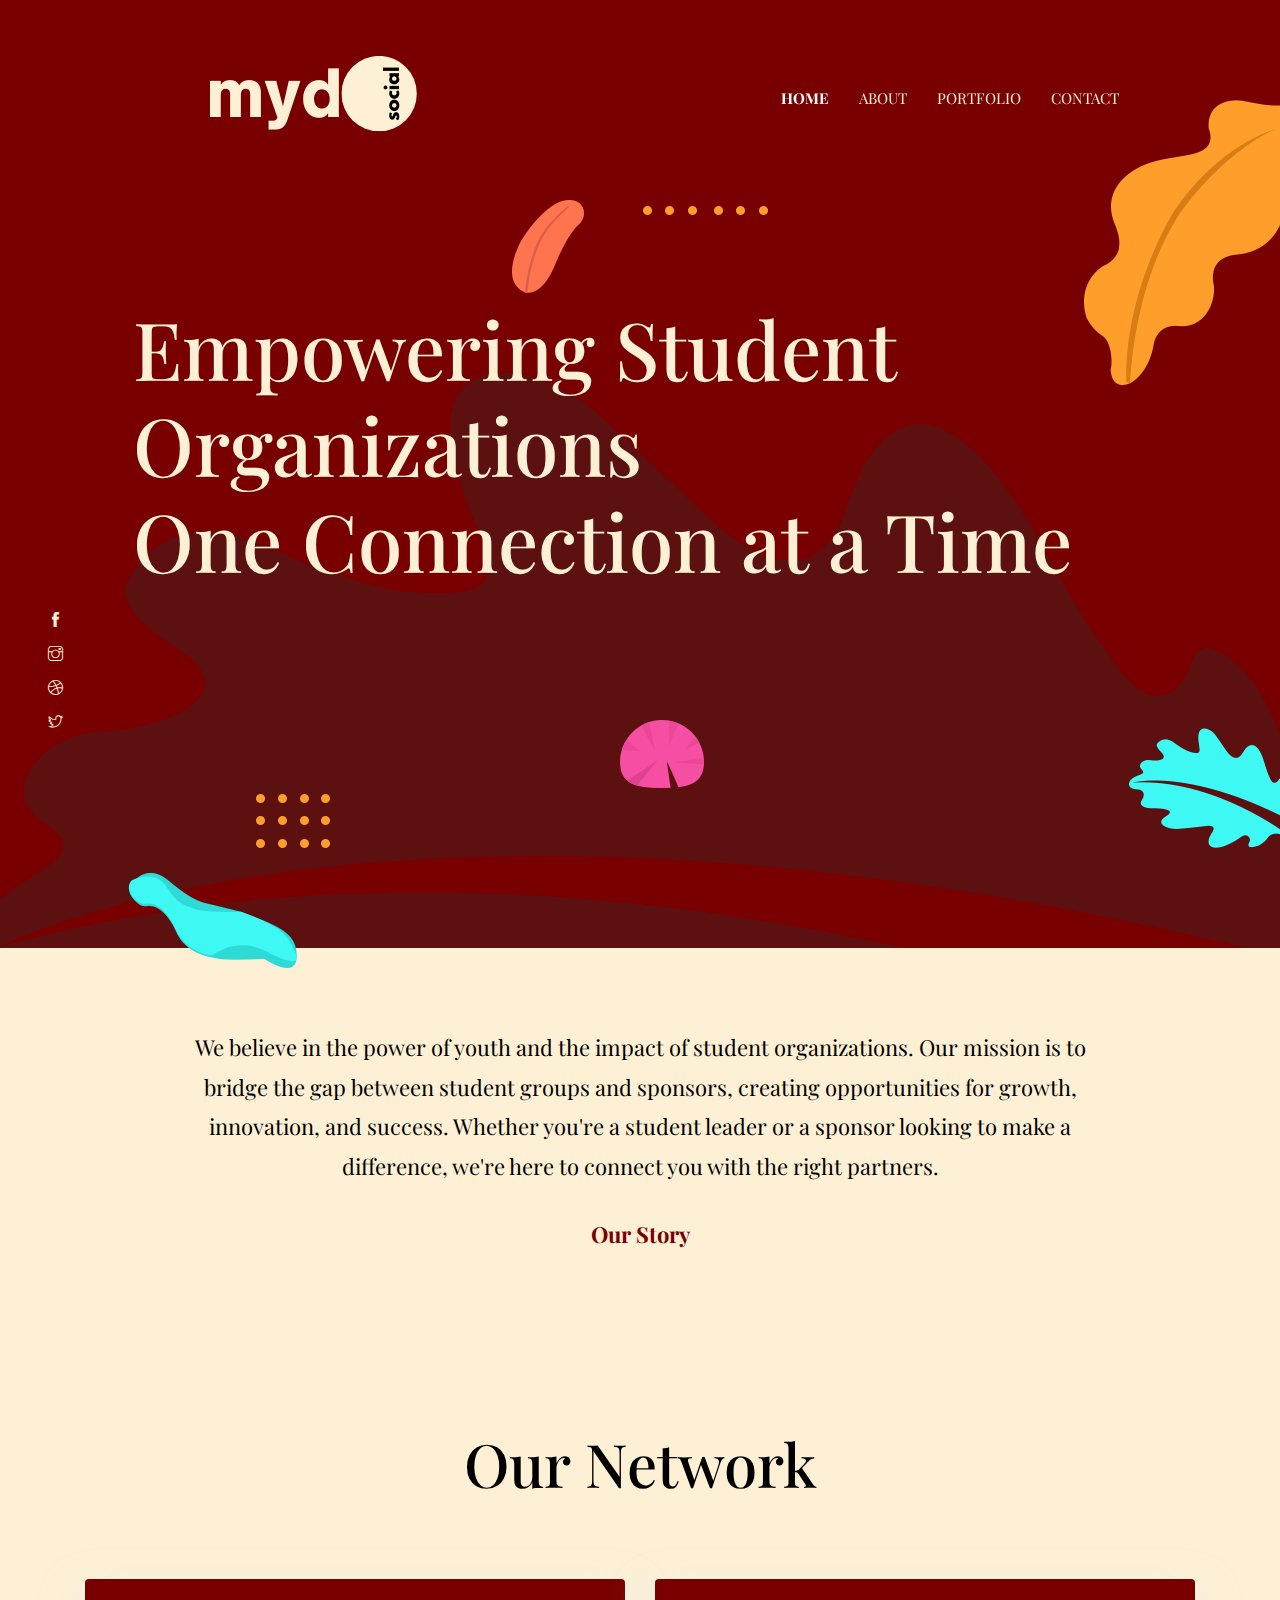
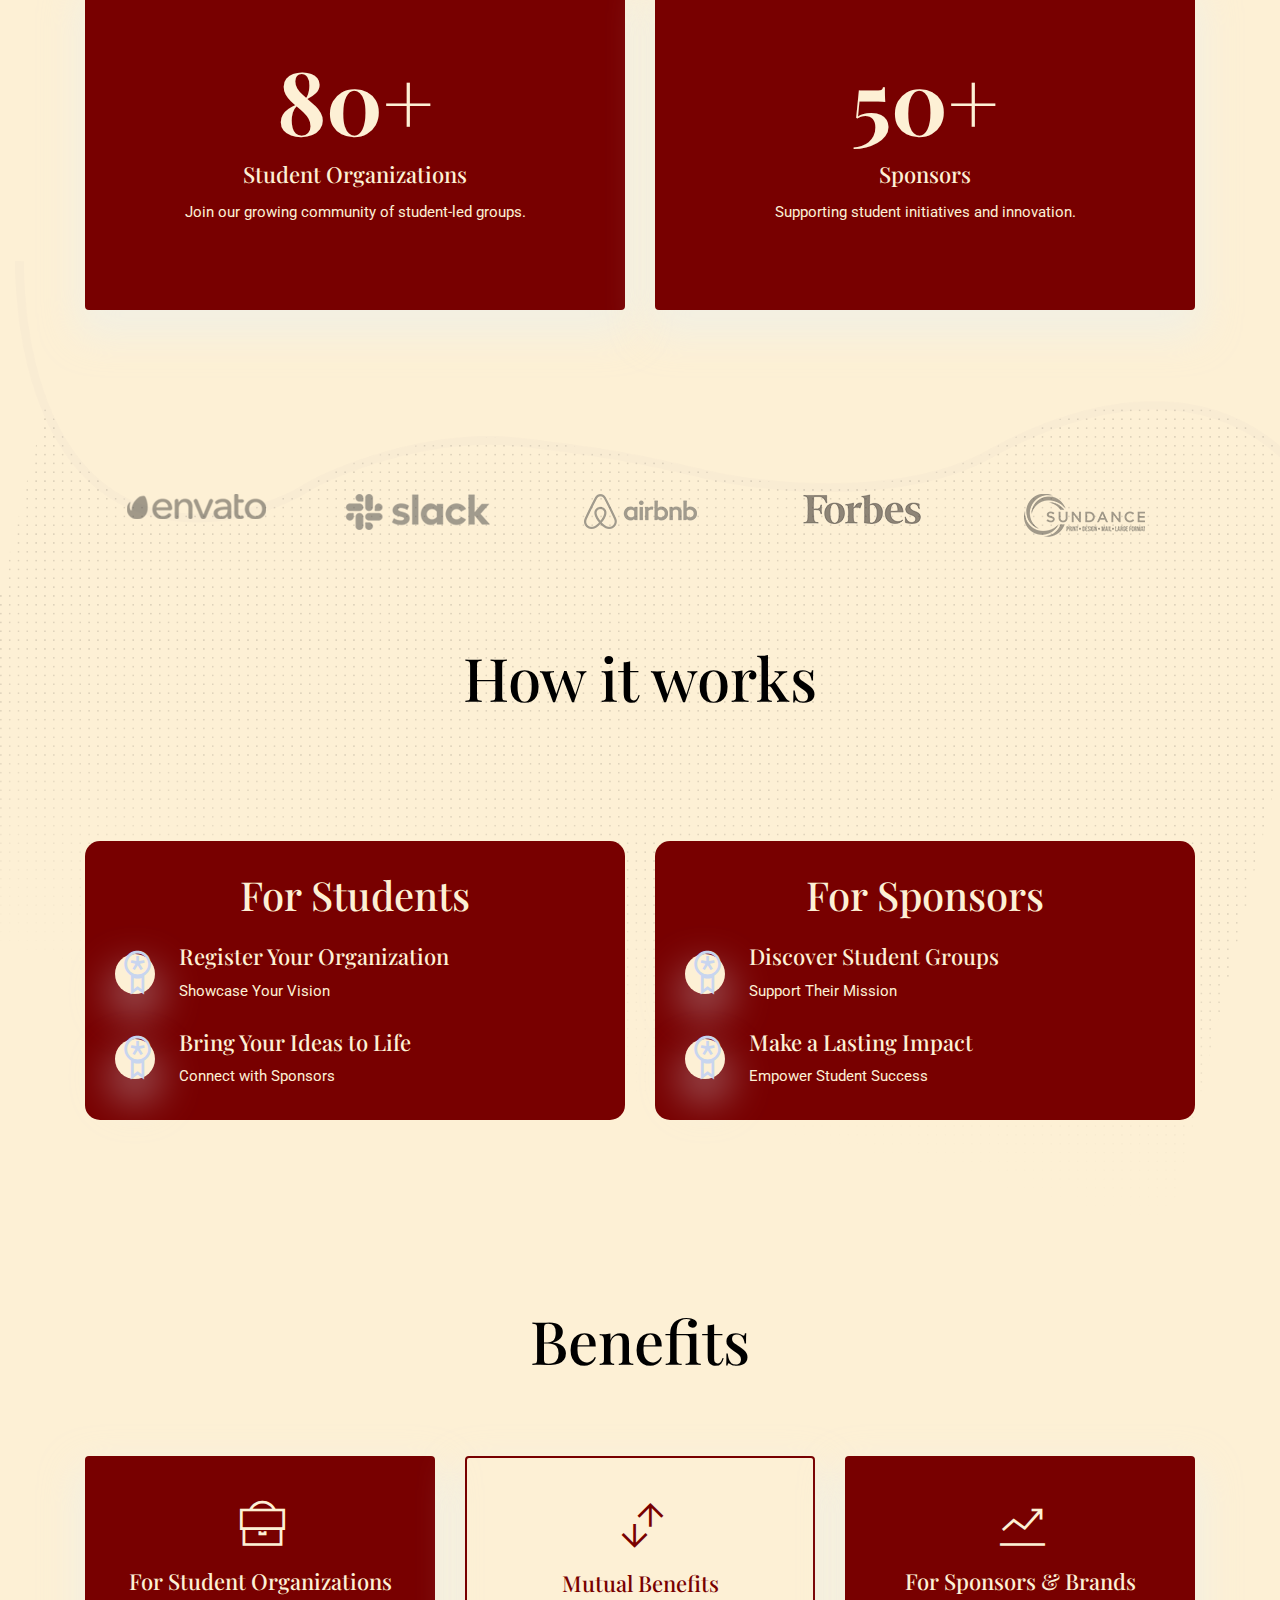
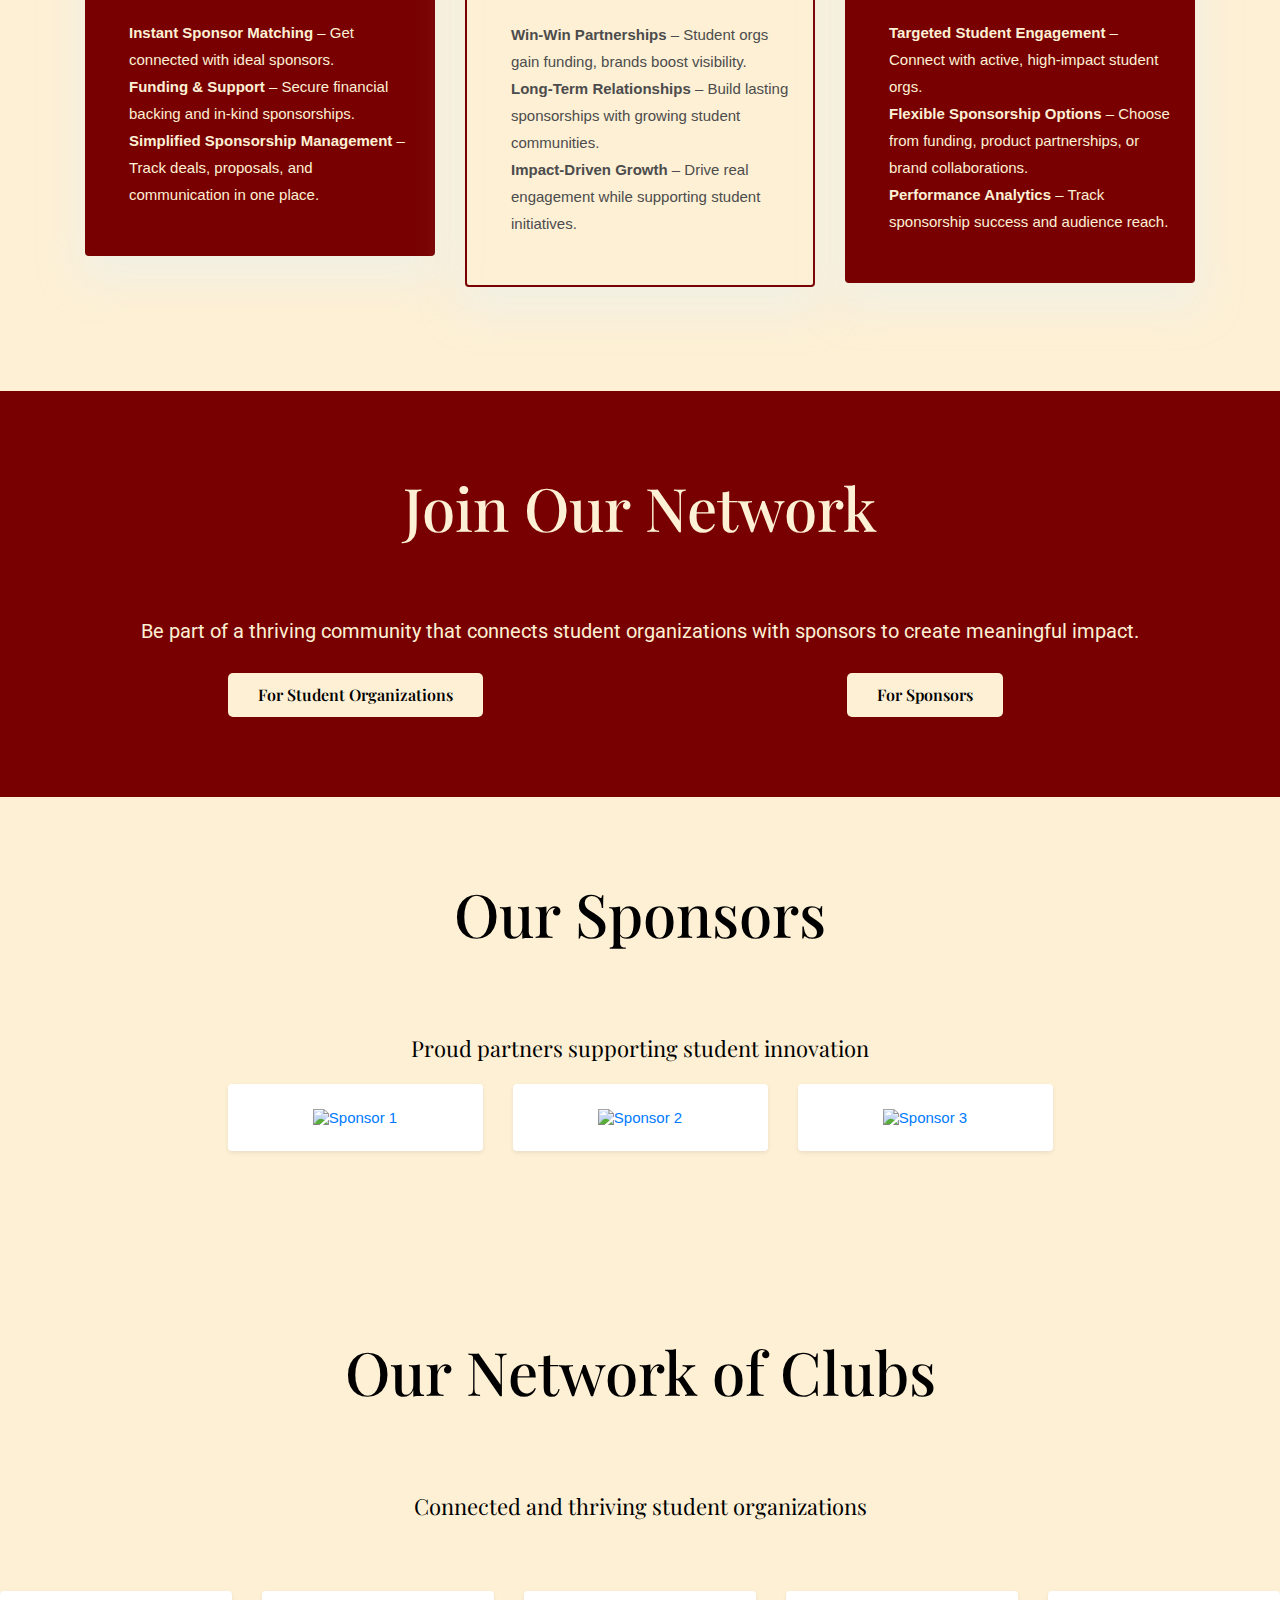
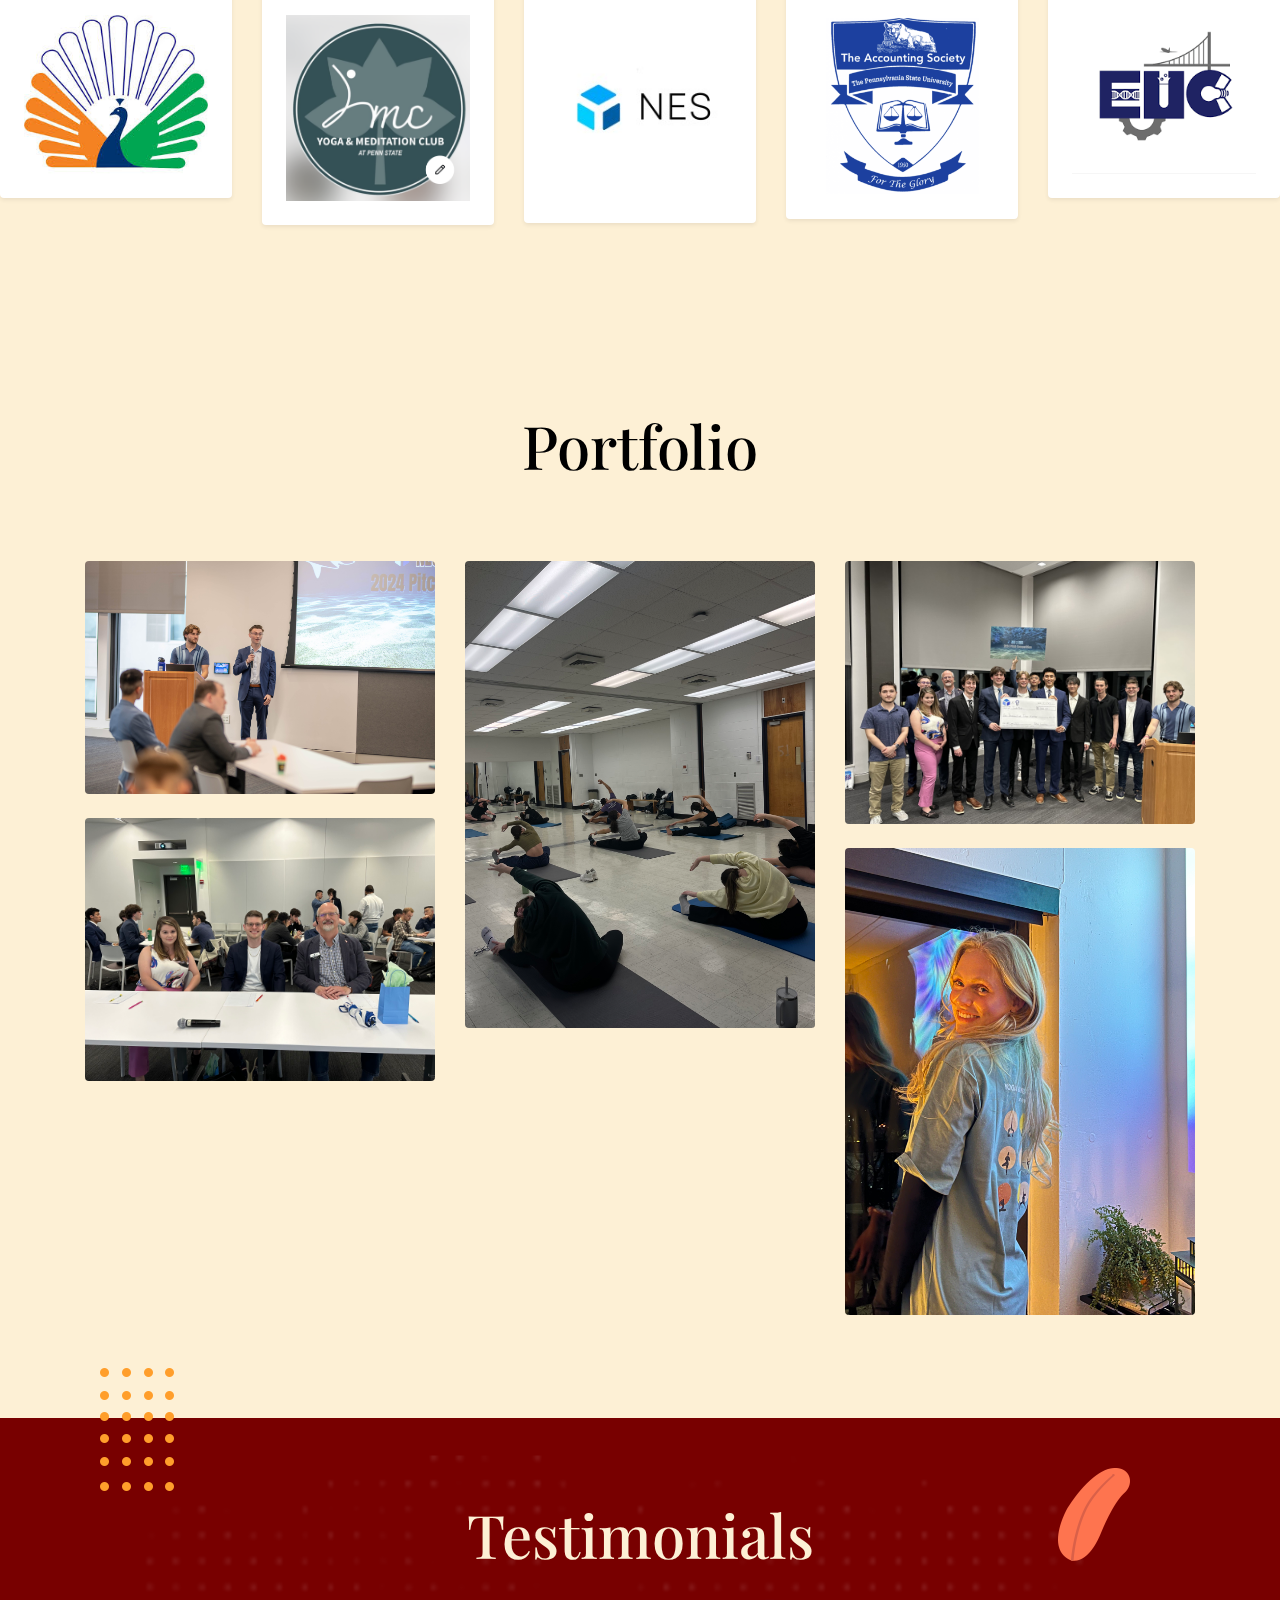
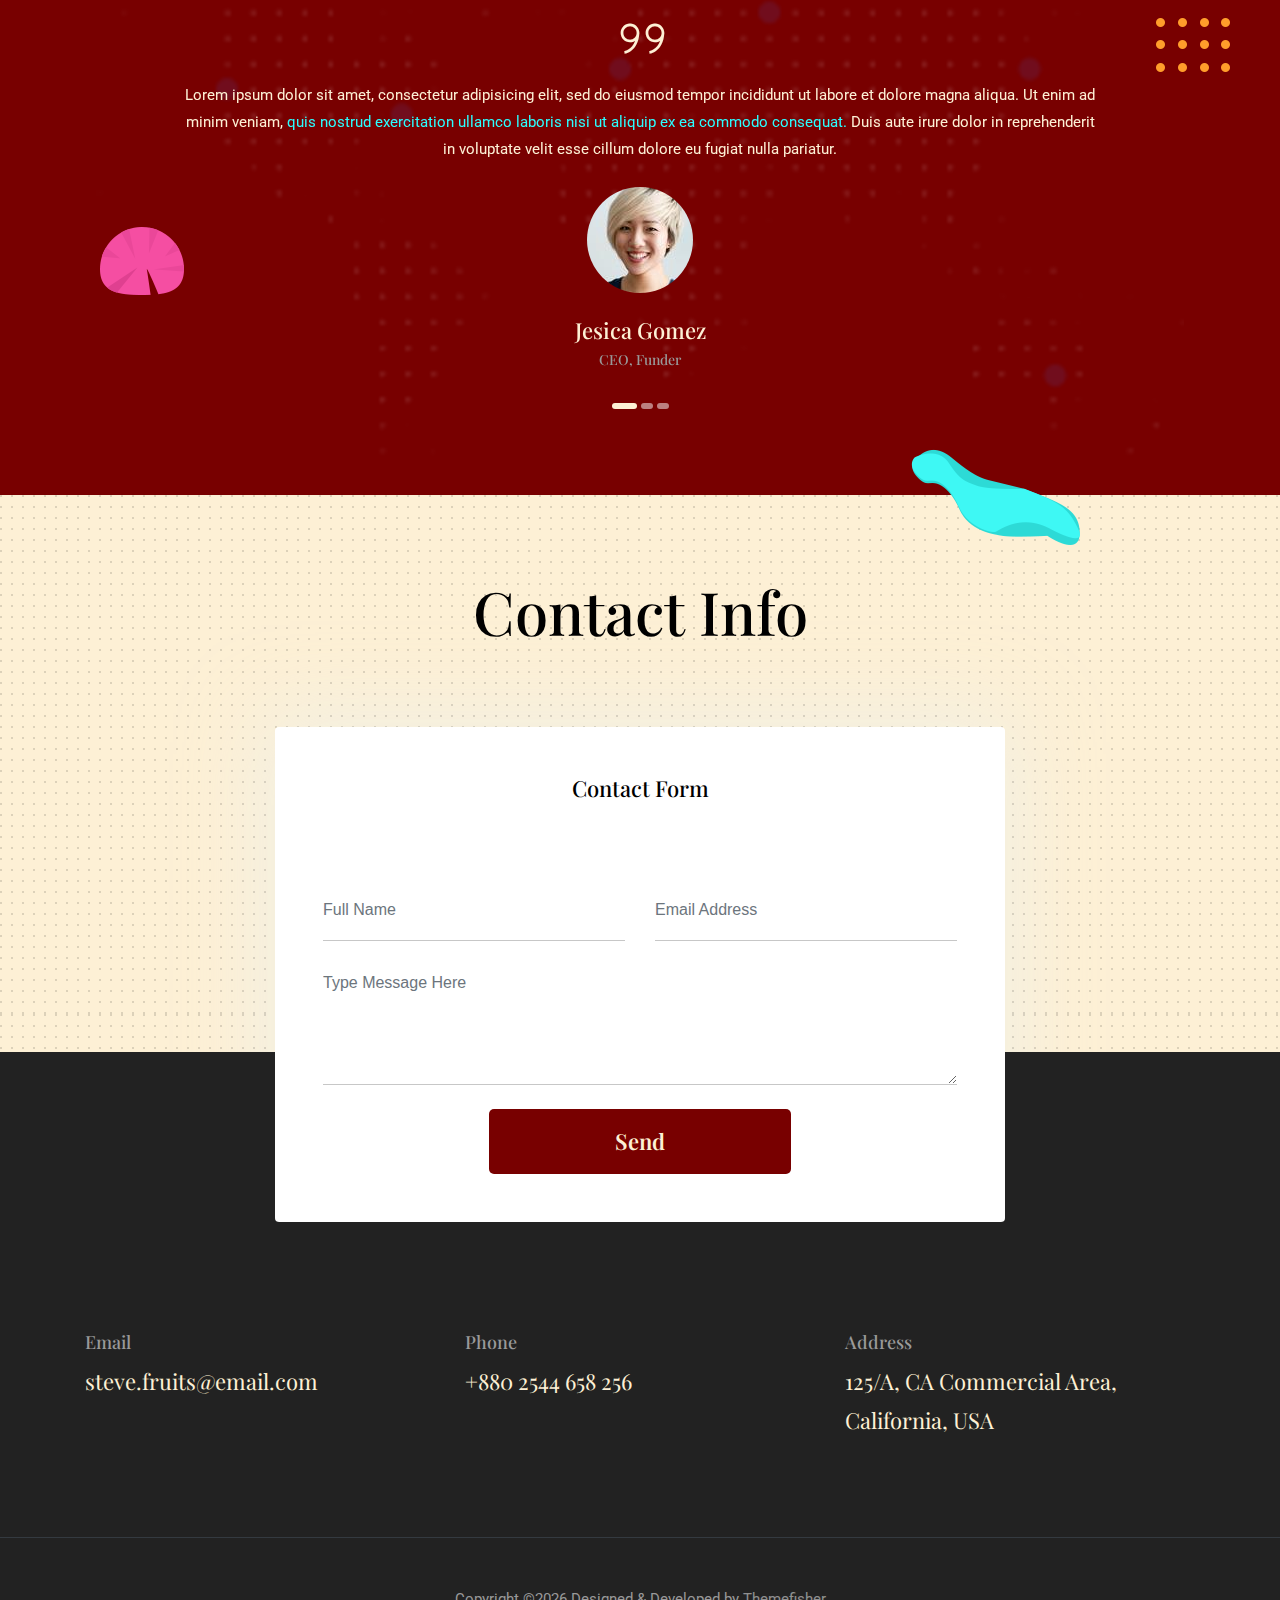
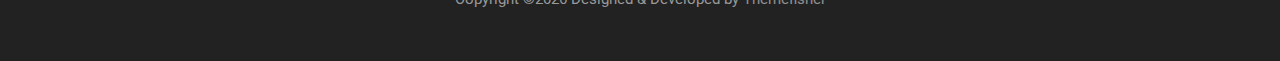
==== commit cdd4827c: "updates2" ====
--- a/theme/index.html
+++ b/theme/index.html
@@ -339,7 +339,7 @@
   <div class="container">
     <div class="row">
       <div class="col-lg-12 text-center">
-        <h2 class="section-title">Join Our Network</h2>
+        <h2 class="section-title", style="color: #FDF0D5;">Join Our Network</h2>
         <p class="mb-4">Be part of a thriving community that connects student organizations with sponsors to create meaningful impact.</p>
       </div>
       <div class="col-lg-6 text-center mb-4 mb-lg-0">
@@ -566,7 +566,7 @@
         <h2 class="section-title">Contact Info</h2>
       </div>
       <div class="col-lg-8 mx-auto">
-        <div class="bg-white rounded text-center p-5 shadow-down">
+        <div class="bg-white rounded text-center p-5 shadow-down" style="background-color: #FDF0D5;">
           <h4 class="mb-80">Contact Form</h4>
           <form action="#" class="row">
             <div class="col-md-6">
--- a/theme/css/style.css
+++ b/theme/css/style.css
@@ -9,7 +9,7 @@
 @import url("https://fonts.googleapis.com/css?family=Playfair+Display:700|Roboto:400");
 body {
   line-height: 1.2;
-  font-family: "Roboto", sans-serif;
+  font-family: "", sans-serif;
   -webkit-font-smoothing: antialiased;
   font-size: 15px;
   color: #4c4c4c;
